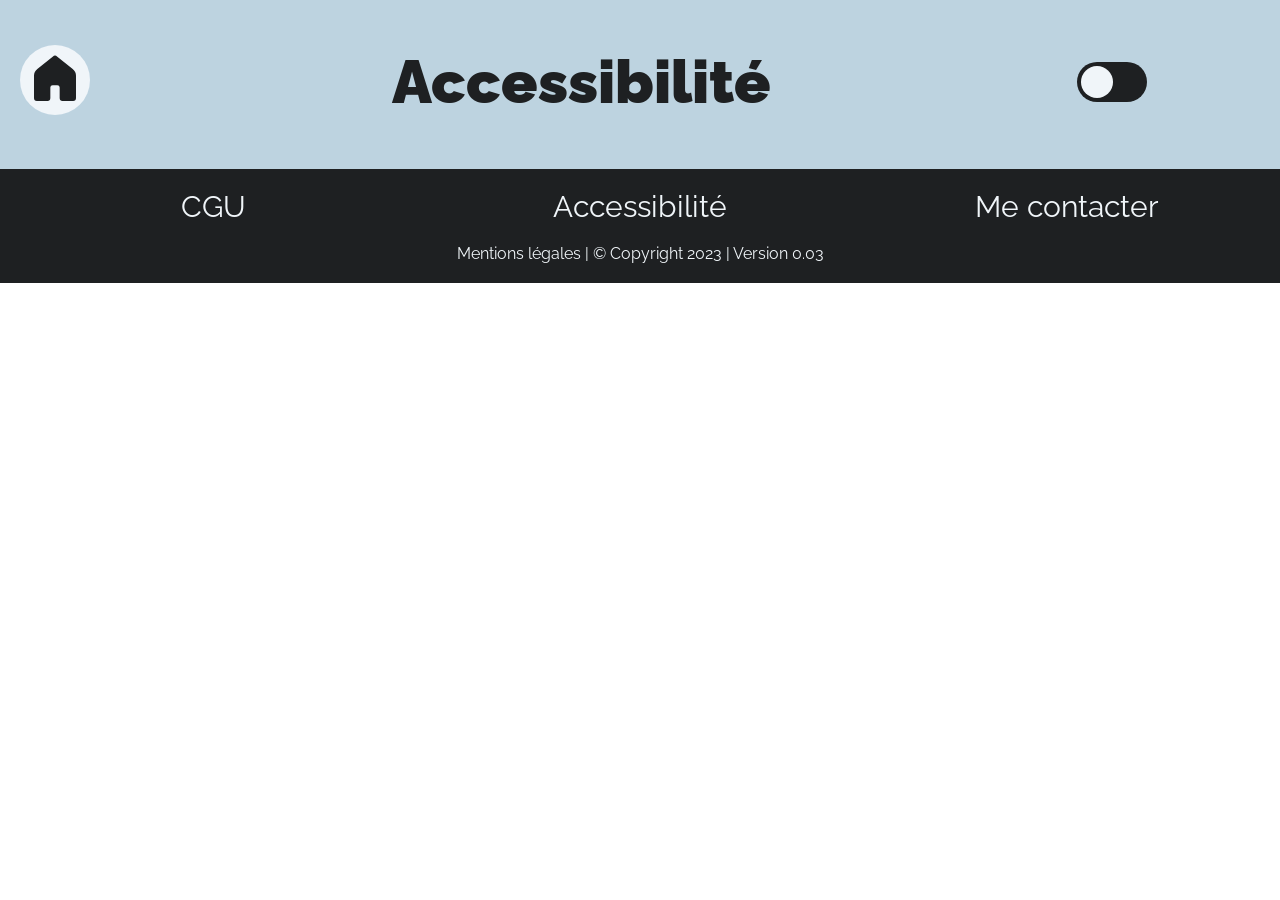
==== accessibilite.html @ 639639c9 "Version 0.03 : accessibilité des liens et formulaire de contact en accordéon - Liens d'évitement en " ====
<!DOCTYPE html>
<html lang="en">

<head>
    <meta charset="UTF-8" />
    <meta http-equiv="X-UA-Compatible" content="IE=edge">
    <meta name="viewport" content="width=device-width, initial-scale=1.0">
    <meta name="description" content="Page Linktree de Prénom Nom - Page Accessibilité">
    <title>Linktree Prénom Nom - Accessibilité</title>
    <link rel="shortcut icon" type="image/svg+xml" href="images/photo-profil.svg">
    <!-- Lien CSS -->
    <link rel="stylesheet" href="style.css">

    <link
        href="https://fonts.googleapis.com/css2?family=Raleway:ital,wght@0,100;0,200;0,300;0,400;0,500;0,600;0,700;0,800;0,900;1,100;1,200;1,300;1,400;1,500;1,600;1,700;1,800;1,900&display=swap"
        rel="stylesheet">

<body>
    <div class="cgu">
        <header class="headerCGU">

            <a href="index.html">
                <button class="boutonAccueil" tabindex="0" aria-label="Retour à la page d'accueil"
                    title="Bouton Accueil">
                    <img src="images/boutonAccueil/boutonAccueil.svg" alt="Accueil">
                </button>
            </a>

            <h1 class="titreCGU"> Accessibilité </h1>

            <div class="blocSwitch">
                <label class="switch">
                    <input type="checkbox" id="themeSwitch" title="Passer du mode clair au mode sombre"
                        aria-label="Passer du mode clair au mode sombre" tabindex="4" />
                    <span></span>
                </label>
            </div>

        </header>
        <main class="mainCGU">
            
        </main>
        <!-- FOOTER -->
        <footer>
            <!-- Liens du footer -->
            <ul class="listeFooter">
                <li><a href="CGU.html" aria-label="Conditions générales d'utilisation" title="Conditions générales d'utilisation" tabindex="23">CGU</a></li>
                <li><a href="accessibilite.html" aria-label="En savoir plus sur l'accessibilité" title="En savoir plus sur l'accessibilité" tabindex="24">Accessibilité</a></li>
                <li><a href="contact.html" aria-label="Me contacter" title="Lien vers un formulaire de contact" tabindex="25">Me contacter</a></li>
            </ul>

            <!-- Mention légale -->
            <div class="copyright">
                <p aria-label="Mention Légales et Droit d'auteur" title="Mentions légales et droit d'auteur"
                    tabindex="26">
                    Mentions légales | &copy; Copyright 2023 | Version 0.03
                </p>
            </div>
        </footer>
        <script src="script.js"></script>
    </div>
</body>

</html>
---- style.css ----
/* CSS pour la page */
* {
    padding: 0;
    margin: 0;
    text-decoration: none;
    font-family: 'Raleway';
}

button {
    cursor: pointer;
    background: none;
    border: none;

}

/* Texte lu par les lecteurs d'écran mais masqué à l'écran */
.sr-only {
    position: absolute;
    width: 1px;
    height: 1px;
    padding: 0;
    margin: -1px;
    overflow: hidden;
    clip: rect(0, 0, 0, 0);
    white-space: nowrap;
    border: 0;
}

/* Listes utilisées pour regrouper les liens et boutons : sans puces */
.liensEvitement ul,
.boutonHaut ul,
.boutonReseaux,
.blocBoutonLien,
.listeFooter {
    list-style: none;
}

/* Liens d'évitement : masqués, ils apparaissent en haut de page au focus clavier */
.liensEvitement a {
    position: absolute;
    top: -100px;
    left: 20px;
    z-index: 10;
    padding: 15px 25px;
    border-radius: 20px;
    background-color: #1E2022;
    color: #F0F5F9;
    font-size: 20px;
    font-weight: 700;
}

.liensEvitement a:focus {
    top: 10px;
    outline: 3px solid #F0F5F9;
    outline-offset: -6px;
}

/* Les cibles des liens d'évitement reçoivent le focus sans contour */
#contenu:focus,
#liens:focus {
    outline: none;
}

/* Contour de focus visible sur les liens et boutons de la page d'accueil */
.boutonHaut button:focus-visible,
.boutonReseaux a:focus-visible,
.boutonLien:focus-visible,
.listeFooter a:focus-visible {
    outline: 3px solid #1E2022;
    outline-offset: 4px;
}

.listeFooter a:focus-visible {
    outline-color: #F0F5F9;
}

/* CSS pour le header */

header {
    padding: 45px 20px 30px 20px;
    display: flex;
    align-items: center;
    justify-content: space-between;
    width: calc(100% - 40px);
    background-color: #BDD3E0;
}

/* CSS pour les boutons en haut à droite */
.boutonHaut {
    width: 300px;
    height: auto;
    left: 0px auto;
    padding-left: 20px;
}

.boutonHaut ul {
    display: flex;
    flex-wrap: wrap;
}

.boutonHaut button {
    margin: 10px;
}

.boutonHaut button img {
    width: 60px;
    height: auto;
}

.contact :hover {
    content: url(images/logo/boutonRond/contactHover.svg);

}

.favori :hover {
    content: url(images/logo/boutonRond/favoriHover.svg);

}

.partager :hover {
    content: url(images/logo/boutonRond/partagerHover.svg);

}

/* CSS pour le titre */
.nom {
    width: auto 50%;
}

h1 {
    font-weight: 900;
    font-size: 80px;
    margin: auto 0;
    color: #1E2022;
}

/* CSS pour le bouton switch */
.blocSwitch {
    width: 300px;
    height: 50px;
    display: flex;
    align-items: center;
    position: relative;
}

.switch {
    display: inline-block;
    position: absolute;
    width: 70px;
    height: 40px;
    cursor: pointer;
    overflow: hidden;
    right: 25px;
}

.switch input {
    position: absolute;
    top: -30px;
    left: -30px;
    width: 0;
    height: 0;
}

.switch input + span {
    position: absolute;
    top: 0;
    bottom: 0;
    left: 0;
    right: 0;
    background: #1E2022;
    border-radius: 20px;
}

.switch input + span:hover {
    background: #575757;
}

.switch input:checked + span {
    background: #F0F5F9;
}

.switch input + span:before {
    content: "";
    display: inline-block;
    position: absolute;
    top: 50%;
    left: 4px;
    width: 32px;
    height: 32px;
    background: #F0F5F9;
    border-radius: 50%;
    transform: translateY(-50%);
    transition: all .5s;
}

.switch input:checked + span:before {
    left: 34px;
    background: #1E2022;
}

/* FIN DU CSS HEADER */

/* CSS pour la partie de présentation */

.contenu {
    display: flex;
    justify-content: space-between;
    background-color: #BDD3E0;
    padding: 0 50px 70px 50px;
}

/* CSS pour le paragraphe de présentation écite */
.presentation {
    margin-top: 50px;
    margin-left: 20px;
    text-align: center;
    width: 50%;
}

.presentation h2 {
    font-size: 50px;
    font-weight: 700;
    color: #1E2022;
}

.presentation p {
    font-size: 23px;
    font-weight: 400;
    margin-top: 20px;
    line-height: 35px;
    color: #1E2022;
}


/* photo de profil */
.photoProfil {
    display: flex;
    align-items: center;
    justify-content: center;
    width: 30%;
}

.photoProfil img {
    width: 100%;
    height: auto;
}


/* Bouton Reseaux sociaux */
.boutonReseaux {
    width: 80px;
    display: flex;
    flex-direction: column;
    justify-content: center;
    margin-right: 20px;
}

.boutonReseaux a {
    display: block;
    width: 100px;
    height: auto;
    padding-top: 30px;
}

.boutonReseaux a img {
    width: 80px;
    height: auto;
}

.instagram :hover {
    content: url(images/logo/boutonReseau/instagramHover.svg);
}

.twitter :hover {
    content: url(images/logo/boutonReseau/twitterHover.svg);
}

.linkedin :hover {
    content: url(images/logo/boutonReseau/linkedinHover.svg);
}

.facebook :hover {
    content: url(images/logo/boutonReseau/facebookHover.svg);
}


/* fin de la partie de présentation */

/* CSS du sapin de noel  */

.textePublication {
    padding-top: 50px;
    display: flex;
    justify-content: center;
    text-align: center;
    padding-bottom: 60px;
    width: 80% auto;
}

.textePublication h2 {
    font-size: 60px;
    text-align: center;
    font-weight: 700;
}

/* Catégories de liens en accordéons (<details>/<summary>) */

.categoriesLiens {
    display: flex;
    flex-direction: column;
    align-items: center;
    row-gap: 25px;
    padding-bottom: 50px;
}

.categorieLiens {
    width: 85%;
}

.categorieLiens summary {
    display: flex;
    justify-content: space-between;
    align-items: center;
    gap: 20px;
    min-height: 44px;
    padding: 15px 30px;
    border: 3px solid #1E2022;
    border-radius: 70px;
    font-size: 35px;
    font-weight: 700;
    cursor: pointer;
    list-style: none;
}

/* Masque le triangle par défaut du navigateur */
.categorieLiens summary::-webkit-details-marker {
    display: none;
}

/* Chevron : pointe vers le bas quand fermé, vers le haut quand ouvert */
.categorieLiens summary::after {
    content: "";
    flex: 0 0 auto;
    width: 14px;
    height: 14px;
    margin-bottom: 8px;
    border-right: 4px solid currentColor;
    border-bottom: 4px solid currentColor;
    transform: rotate(45deg);
}

.categorieLiens[open] summary::after {
    margin-bottom: -8px;
    transform: rotate(-135deg);
}

@media (prefers-reduced-motion: no-preference) {
    .categorieLiens summary::after {
        transition: transform 0.2s ease;
    }
}

.categorieLiens summary:hover {
    background-color: #1E2022;
    color: #F0F5F9;
}

/* Contour de focus bien visible pour la navigation au clavier */
.categorieLiens summary:focus-visible {
    outline: 3px solid #1E2022;
    outline-offset: 4px;
}

.categorieLiens[open] summary {
    margin-bottom: 35px;
}

/* CSS des Boutons vers les différents lien */

.blocBoutonLien {
    display: flex;
    flex-direction: column;
    align-items: center;
    row-gap: 35px;
}

.blocBoutonLien li {
    display: flex;
    justify-content: center;
    width: 100%;
}

.boutonLien {
    display: flex;
    justify-content: center;
    align-items: center;
    width: 85%;
    height: 100px;
    background-color: #1E2022;
    border-radius: 70px;
}

.boutonLien div {
    display: flex;
    justify-content: center;
    align-items: center;
    font-size: 35px;
    gap: 30px;
    color: #F0F5F9;
}

.boutonLien:hover {
    background-color: #445D76;
}

/* fin des boutons pour les liens en CSS */

/* bouton Haut de page */

.blocBoutonHautPage {
    display: flex;
    justify-content: flex-end;
    padding-right: 25px;
    padding-bottom: 25px;
}

/* Couleurs du bouton : fond, flèche et contour (inversées au survol) */
.boutonHautPage {
    --fondBoutonHaut: #1E2022;
    --flecheBoutonHaut: #F0F5F9;
    display: block;
    width: 70px;
    height: 70px;
    padding: 0;
    border: none;
    border-radius: 50%;
    background: none;
    color: #1E2022;
    cursor: pointer;
}

.boutonHautPage svg {
    display: block;
    width: 100%;
    height: 100%;
}

.fondBoutonHaut {
    fill: var(--fondBoutonHaut);
    stroke: currentColor;
    stroke-width: 3;
}

.flecheBoutonHaut {
    fill: var(--flecheBoutonHaut);
}

.boutonHautPage:hover,
.boutonHautPage:focus-visible {
    --fondBoutonHaut: #F0F5F9;
    --flecheBoutonHaut: #1E2022;
}

/* Contour de focus bien visible pour la navigation au clavier */
.boutonHautPage:focus-visible {
    outline: 3px solid currentColor;
    outline-offset: 4px;
}

/* Fin bouton haut de page  */

.listeFooter {
    background-color: #1E2022;
    font-size: 30px;
    font-weight: 400;
    display: flex;
    justify-content: space-around;
    text-align: center;
    padding-top: 20px;
}

.listeFooter li {
    width: 200px;
}

.listeFooter a {
    position: relative;
    color: #F0F5F9;
    text-decoration: none;
}

.listeFooter a::before {
    content: '';
    position: absolute;
    bottom: 0;
    left: 50%;
    width: 0;
    height: 2px;
    background-color: #F0F5F9;
    transition: width 0.2s ease-in-out;
    transform: translateX(-50%);
}

.listeFooter a:hover::before {
    width: 100%;

}

.copyright {
    background-color: #1E2022;
    color: #F0F5F9;
    display: flex;
    align-items: center;
    justify-content: center;
    text-align: center;
    padding-top: 20px;
    padding-bottom: 20px;
}

/* CSS pour le darkmode */
.dark-mode {
    background-color: #24292C;
    color: #F0F5F9;
}

.dark-mode header {
    background-color: #363C41;
    /* Change header background color */
}

.dark-mode .contenu {
    background-color: #363C41;
    /* Change .contenu background color */
}

.dark-mode h1,
.dark-mode h2,
.dark-mode p {
    color: #F0F5F9;
    /* Change text color */
}

.dark-mode .boutonLien {
    border: 2px solid #F0F5F9;
}

.dark-mode .boutonHaut button:focus-visible,
.dark-mode .boutonReseaux a:focus-visible,
.dark-mode .boutonLien:focus-visible {
    outline-color: #F0F5F9;
}

.dark-mode .categorieLiens summary {
    border-color: #F0F5F9;
}

.dark-mode .categorieLiens summary:hover {
    background-color: #F0F5F9;
    color: #1E2022;
}

.dark-mode .categorieLiens summary:focus-visible {
    outline-color: #F0F5F9;
}

.dark-mode .boutonHautPage {
    --fondBoutonHaut: #F0F5F9;
    --flecheBoutonHaut: #1E2022;
    color: #F0F5F9;
}

.dark-mode .boutonHautPage:hover,
.dark-mode .boutonHautPage:focus-visible {
    --fondBoutonHaut: #1E2022;
    --flecheBoutonHaut: #F0F5F9;
}

.dark-mode .switch input + span:hover {
    background: #D0D3D5;
}

.dark-mode .boutonLien:hover {
    background-color: #F0F5F9;
    border: none;
}

.dark-mode .boutonLien:hover p {
    color: #1E2022;
}

.dark-mode .boutonLien:hover .google-forms img {
    content: url(images/logo/logoLien/googleforms.svg);
}

.dark-mode .boutonLien:hover .youtube img {
    content: url(images/logo/logoLien/youtubeHover.svg);
}

.dark-mode .boutonLien:hover .spotify img {
    content: url(images/logo/logoLien/spotifyHover.svg);
}

.dark-mode .boutonLien:hover .podcast img {
    content: url(images/logo/logoLien/podcastHover.svg);
}

.dark-mode .boutonLien:hover .substack img {
    content: url(images/logo/logoLien/substackHover.svg);
}

.dark-mode .boutonLien:hover .clubhouse img {
    content: url(images/logo/logoLien/cluhouseHover.svg);
}

.dark-mode .boutonLien:hover .github img {
    content: url(images/logo/logoLien/githubHover.svg);
}

.dark-mode .boutonLien:hover .uncut img {
    content: url(images/logo/logoLien/uncutHover.svg);
}


/* CSS pour le responsive  */
/*  responsive pour les ecrans inférieurs à 1319px */
@media (max-width: 1319px) {
    h1 {
        font-size: 65px;
    }

    .contenu {
        display: flex;
        flex-direction: column;
        margin: 0 auto;
    }

    .photoProfil {
        margin: 0 auto;
        width: 50%;
    }

    .boutonReseaux {
        display: flex;
        flex-direction: row;
        justify-content: space-evenly;
        margin: 0 auto;
        gap: 30px;
    }

    .presentation {
        margin: 0 auto;
        width: 90%;
        padding-bottom: 30px;
    }

    .presentation h2 {
        font-size: 30px;
    }

    .presentation p {
        font-size: 25px;
    }

    .textePublication {
        text-align: center;
    }

    .textePublication h2 {
        font-size: 40px;
    }

    .boutonLien div {
        font-size: 25px;
    }

    /* Responsive pour rendre compatible certains elements pour les ecrans inferieurs à 1100px */
}

@media (max-width: 1100px) {
    h1 {
        font-size: 50px;
        text-align: center;
    }

    .boutonHaut {
        width: 25%;
    }

    .nom {
        width: 50%;
    }

    .blocSwitch {
        width: 25%;
    }

    .boutonLien img {
        width: 40px;
        height: auto;
    }
}

/* responsive pour l'équivalent d'un écran de telephone */

@media (max-width: 600px) {
    .boutonReseaux {
        width: 55px;
    }

    .boutonReseaux a {
        width: 55px;
    }

    .boutonReseaux a img {
        width: 55px;
    }

    .switch {
        right: 5px;
    }

    .textePublication h2 {
        font-size: 25px;
    }

    .blocBoutonHautPage {
        padding-right: 10px;
        padding-left: 10px;
    }

    .boutonHautPage {
        width: 50px;
        height: 50px;
    }

    .boutonLien {
        width: 80%;
        height: 80px;
    }

    .categorieLiens {
        width: 92%;
    }

    .categorieLiens summary {
        padding: 12px 20px;
        font-size: 22px;
    }

    .categorieLiens[open] summary {
        margin-bottom: 25px;
    }

    .listeFooter li {
        width: 100%;
    }

    .listeFooter a {
        font-size: 18px;
    }

}

/*Fin du CSS de la page d'acceuil*/



/* CSS pour le formulaire de contact */

.formulaire {
    background-color: #BDD3E0;
}


.headerFormulaire {
    display: flex;
    padding-top: 30px;
    text-align: center;
    align-items: center;
    padding-bottom: 20px;

}

/* Bouton Accueil */


.headerFormulaire a {
    width: 300px;
}

.boutonAccueil img {
    width: 80px;
}

.boutonAccueil:hover img {
    content: url(images/boutonAccueil/boutonAccueilHover.svg);
}

/*titre de la page formulaire*/
.titreFormulaire {
    color: #1E2022;
    font-size: 50px;
    font-weight: 800;
    margin: 0 auto;
    width: 50%;
}

form {
    display: flex;
    justify-content: center;
    flex-direction: column;
}

/***************/

/*Zone pour entrer le nom , prenom , email*/
form input {
    background-color: #F0F5F9;
    width: 70%;
    font-size: 20px;
    padding: 30px 30px;
    border-radius: 20px;
    margin-bottom: 20px;
    border: solid 2px #1E2022;
    color: #1E2022;
    margin: 10px auto;
}

form input::placeholder {
    color: #1E2022;
}

/*********************************/

/*Zone pour Entrer le message */
form textarea {
    background-color: #F0F5F9;
    width: 70%;
    font-size: 20px;
    padding: 30px 30px;
    border-radius: 20px;
    border-color: #1E2022;
    border: solid 2px #1E2022;
    color: #1E2022;
    margin: 10px auto;
}

form input:focus-within {
    outline: none;
    border-width: 3px;
}

form textarea:focus-within {
    outline: none;
    border-width: 3px;
}

form textarea::placeholder {
    color: #1E2022;
}

/*****************************/


/*bouton envoyer le message*/

form button {
    background-color: #F0F5F9;
    border-radius: 20px;
    font-size: 20px;
    padding: 20px 18px;
    text-align: center;
    display: flex;
    margin: auto;
    margin-top: 50px;
    font-weight: 700;
    border: #1E2022 solid 2px;
}

form button:hover {
    opacity: 80%;
    cursor: pointer;
    background-color: #1E2022;
    color: #F0F5F9;
}

/*****************************/

/* Formulaire de contact intégré à la page d'accueil (accordéon) */
.formulaireContact label {
    /* même largeur que les champs : 70 % + marges intérieures (2 × 30 px) + bordures */
    width: calc(70% + 64px);
    margin: 20px auto 0 auto;
    font-size: 22px;
    font-weight: 700;
}

.formulaireContact input:focus-visible,
.formulaireContact textarea:focus-visible {
    outline: 3px solid currentColor;
    outline-offset: 2px;
}

.formulaireContact .message {
    width: 70%;
}

.formulaireContact button:focus-visible {
    outline: 3px solid currentColor;
    outline-offset: 4px;
}

/* CSS pour le message d'avertissement */

.message {
    text-align: center;
    font-size: 20px;
    font-weight: 400;
    width: 60%;
    margin: 30px auto;
    color: #1E2022;
    padding-bottom: 10px;
    border-radius: 20px;
}

/* CSS pour le darkmode du formulaire */

.dark-mode .formulaire {
    background-color: #363C41;
}



.dark-mode .message {
    color: #F0F5F9;
}

.dark-mode form input {
    background-color: #1E2022;
    border: solid 2px #F0F5F9;
    color: #F0F5F9;
}

.dark-mode form textarea {
    background-color: #1E2022;
    border: solid 2px #F0F5F9;
    color: #F0F5F9;
}

.dark-mode form input::placeholder {
    color: #F0F5F9;
}

.dark-mode form textarea::placeholder {
    color: #F0F5F9;
}

.dark-mode form button {
    background-color: #1E2022;
    border: #F0F5F9 solid 2px;
    color: #F0F5F9;
}

.dark-mode form button:hover {
    background-color: #F0F5F9;
    color: #1E2022;

}

/* FIn du darkmode pour le formulaire */

/* Responsive du formulaire */
/*  responsive pour les ecrans inférieurs à 1319px */
@media (max-width: 1319px) {

    .headerFormulaire .boutonAccueil {
        width: 100px;
    }

    .boutonAccueil img {
        width: 70px;
    }

    .blocSwitch {
        width: 100px;
    }
}

@media (max-width: 1100px) {}

/* responsive pour l'équivalent d'un écran de telephone */

@media (max-width: 600px) {
    .titreFormulaire {
        font-size: 40px;
    }

    .boutonAccueil img {
        width: 60px;
    }

}



/* Fin du CSS pour la page formulaire */


/* CSS pour la page CGU */
.headerCGU{
    display: flex;
    justify-content: space-between;
    padding: 50px auto;
    width: 90%;
}

.cgu{
    background-color: #BDD3E0;
}
.titreCGU{
    color: #1E2022;
    margin: 0 auto;
    font-size: 60px;
}

.mainCGU{
    align-items: center;
    text-align: center;
    padding: 10px 0px;
    color: #1E2022;
    width: 80%;
    margin: 0 auto;
}

.mainCGU h3{
    color: #1E2022;
}

/* CSS pour le darkmode */

.dark-mode .cgu{
    background-color: #363C41;
    color: #F0F5F9;
}

.dark-mode .mainCGU h3{
    color: #F0F5F9;
}
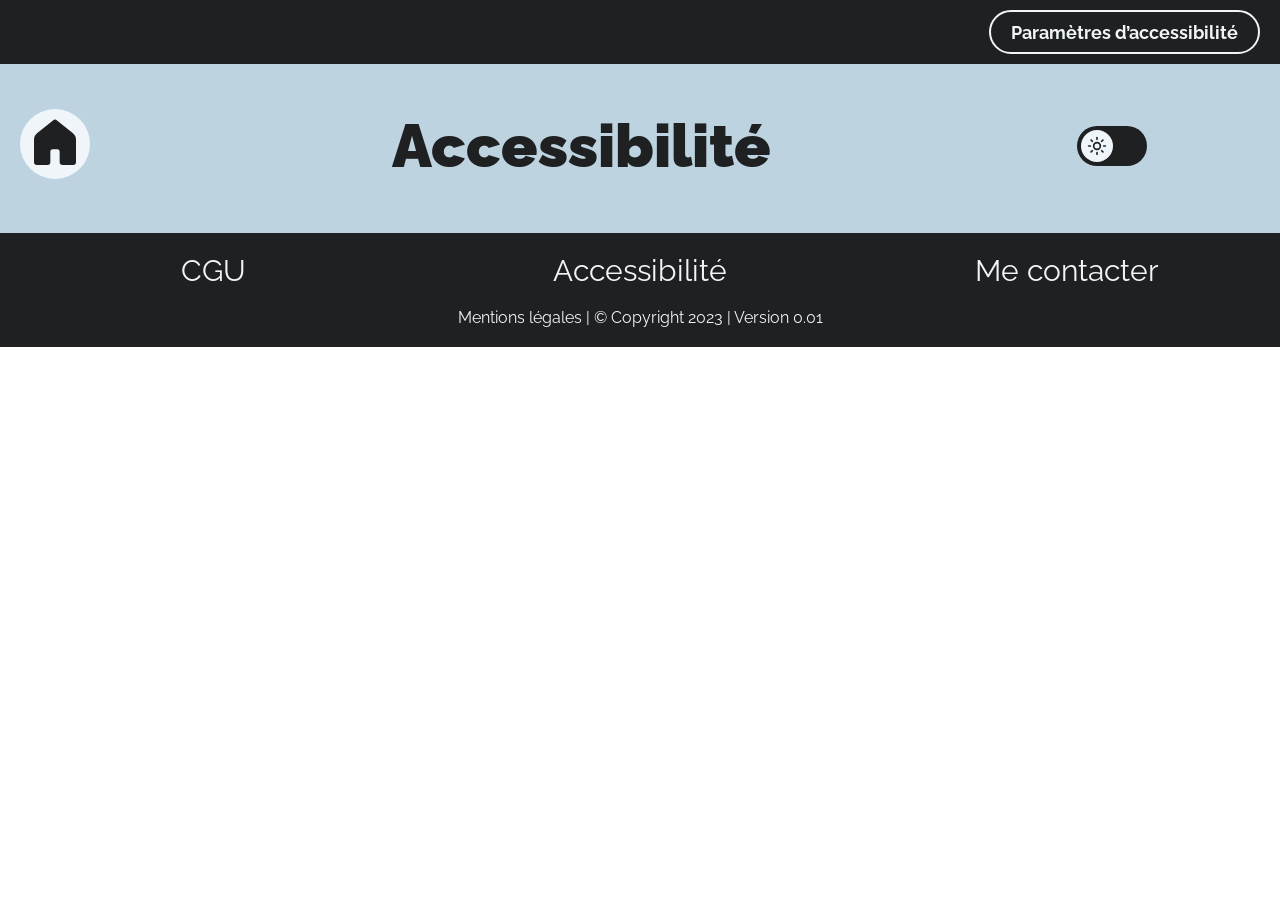
==== commit 7e679567: "Version 0.01 : cartes « En cours », AccessConfig et corrections d'accessibilité Numéro de version re" ====
--- a/accessibilite.html
+++ b/accessibilite.html
@@ -10,30 +10,44 @@
     <link rel="shortcut icon" type="image/svg+xml" href="images/photo-profil.svg">
     <!-- Lien CSS -->
     <link rel="stylesheet" href="style.css">
+    <!-- AccessConfig : paramètres d'affichage pour les visiteurs (après style.css pour pouvoir le surcharger) -->
+    <link rel="stylesheet" href="accessconfig/css/accessconfig.min.css">
+    <script src="accessconfig/js/accessconfig.min.js"></script>
 
     <link
         href="https://fonts.googleapis.com/css2?family=Raleway:ital,wght@0,100;0,200;0,300;0,400;0,500;0,600;0,700;0,800;0,900;1,100;1,200;1,300;1,400;1,500;1,600;1,700;1,800;1,900&display=swap"
         rel="stylesheet">
 
 <body>
+    <!-- Bouton AccessConfig : contrastes, police adaptée à la dyslexie, interlignage… -->
+    <div class="barreAccessibilite">
+        <div id="accessconfig" data-accessconfig-buttonname="Paramètres d’accessibilité" data-accessconfig-params='{ "Prefix" : "a42-ac", "ContainerClass" : "","ModalCloseButton" : "","ModalTitle" : "","FormFieldset" : "","FormFieldsetLegend" : "","FormRadio" : ""}'></div>
+    </div>
     <div class="cgu">
         <header class="headerCGU">
 
-            <a href="index.html">
-                <button class="boutonAccueil" tabindex="0" aria-label="Retour à la page d'accueil"
-                    title="Bouton Accueil">
-                    <img src="images/boutonAccueil/boutonAccueil.svg" alt="Accueil">
-                </button>
+            <a class="boutonAccueil" href="index.html" title="Retour à la page d'accueil">
+                <img src="images/boutonAccueil/boutonAccueil.svg" alt="Retour à la page d'accueil">
             </a>
 
             <h1 class="titreCGU"> Accessibilité </h1>
 
             <div class="blocSwitch">
-                <label class="switch">
-                    <input type="checkbox" id="themeSwitch" title="Passer du mode clair au mode sombre"
-                        aria-label="Passer du mode clair au mode sombre" tabindex="4" />
-                    <span></span>
-                </label>
+                <button type="button" class="interrupteurTheme" id="themeSwitch" role="switch" aria-checked="false" aria-label="Mode sombre" title="Activer ou désactiver le mode sombre">
+                    <span class="pisteTheme" aria-hidden="true">
+                        <span class="curseurTheme">
+                            <!-- Picto soleil : mode clair -->
+                            <svg class="iconeSoleil" viewBox="0 0 24 24" focusable="false">
+                                <circle cx="12" cy="12" r="4" />
+                                <path d="M12 2v2M12 20v2M4.93 4.93l1.41 1.41M17.66 17.66l1.41 1.41M2 12h2M20 12h2M4.93 19.07l1.41-1.41M17.66 6.34l1.41-1.41" />
+                            </svg>
+                            <!-- Picto lune : mode sombre -->
+                            <svg class="iconeLune" viewBox="0 0 24 24" focusable="false">
+                                <path d="M21 12.79A9 9 0 1 1 11.21 3 7 7 0 0 0 21 12.79z" />
+                            </svg>
+                        </span>
+                    </span>
+                </button>
             </div>
 
         </header>
@@ -44,16 +58,15 @@
         <footer>
             <!-- Liens du footer -->
             <ul class="listeFooter">
-                <li><a href="CGU.html" aria-label="Conditions générales d'utilisation" title="Conditions générales d'utilisation" tabindex="23">CGU</a></li>
-                <li><a href="accessibilite.html" aria-label="En savoir plus sur l'accessibilité" title="En savoir plus sur l'accessibilité" tabindex="24">Accessibilité</a></li>
-                <li><a href="contact.html" aria-label="Me contacter" title="Lien vers un formulaire de contact" tabindex="25">Me contacter</a></li>
+                <li><a href="CGU.html" title="Conditions générales d'utilisation">CGU</a></li>
+                <li><a href="accessibilite.html">Accessibilité</a></li>
+                <li><a href="contact.html">Me contacter</a></li>
             </ul>
 
             <!-- Mention légale -->
             <div class="copyright">
-                <p aria-label="Mention Légales et Droit d'auteur" title="Mentions légales et droit d'auteur"
-                    tabindex="26">
-                    Mentions légales | &copy; Copyright 2023 | Version 0.03
+                <p>
+                    Mentions légales | &copy; Copyright 2023 | Version 0.01
                 </p>
             </div>
         </footer>
--- a/style.css
+++ b/style.css
@@ -1,9 +1,37 @@
+/* ==========================================================
+   Variables de personnalisation
+   Modifiez ces valeurs pour adapter les couleurs et la police
+   du modèle à votre identité visuelle.
+   ========================================================== */
+:root {
+    /* Couleurs principales (texte, boutons, fonds) */
+    --couleur-sombre: #1E2022;
+    --couleur-claire: #F0F5F9;
+
+    /* Fond de l'en-tête et de la présentation (mode clair) */
+    --couleur-fond-entete: #BDD3E0;
+
+    /* Survol des boutons de liens (mode clair) */
+    --couleur-survol-lien: #445D76;
+
+    /* Mode sombre : fond de page et fond de l'en-tête */
+    --couleur-fond-sombre: #24292C;
+    --couleur-entete-sombre: #363C41;
+
+    /* Survol de l'interrupteur clair/sombre */
+    --couleur-survol-interrupteur: #575757;
+    --couleur-survol-interrupteur-sombre: #D0D3D5;
+
+    /* Police du site (pensez à charger la police dans le <head> des pages) */
+    --police: 'Raleway', sans-serif;
+}
+
 /* CSS pour la page */
 * {
     padding: 0;
     margin: 0;
     text-decoration: none;
-    font-family: 'Raleway';
+    font-family: var(--police);
 }
 
 button {
@@ -11,6 +39,18 @@
     background: none;
     border: none;
 
+}
+
+/* Un élément avec l'attribut hidden reste masqué, quelle que soit sa règle display */
+[hidden] {
+    display: none !important;
+}
+
+/* Icônes carrées : garder leur taille pendant le changement d'image au survol
+   (sinon l'icône s'écrase un instant et le clic tombe à côté) */
+.boutonHaut img,
+.boutonReseaux img {
+    aspect-ratio: 1 / 1;
 }
 
 /* Texte lu par les lecteurs d'écran mais masqué à l'écran */
@@ -43,15 +83,15 @@
     z-index: 10;
     padding: 15px 25px;
     border-radius: 20px;
-    background-color: #1E2022;
-    color: #F0F5F9;
+    background-color: var(--couleur-sombre);
+    color: var(--couleur-claire);
     font-size: 20px;
     font-weight: 700;
 }
 
 .liensEvitement a:focus {
     top: 10px;
-    outline: 3px solid #F0F5F9;
+    outline: 3px solid var(--couleur-claire);
     outline-offset: -6px;
 }
 
@@ -66,12 +106,42 @@
 .boutonReseaux a:focus-visible,
 .boutonLien:focus-visible,
 .listeFooter a:focus-visible {
-    outline: 3px solid #1E2022;
+    outline: 3px solid var(--couleur-sombre);
     outline-offset: 4px;
 }
 
 .listeFooter a:focus-visible {
-    outline-color: #F0F5F9;
+    outline-color: var(--couleur-claire);
+}
+
+/* Barre du bouton AccessConfig (en haut de chaque page) */
+.barreAccessibilite {
+    display: flex;
+    justify-content: flex-end;
+    padding: 10px 20px;
+    background-color: var(--couleur-sombre);
+}
+
+#a42-ac-button {
+    min-height: 44px;
+    padding: 8px 20px;
+    border: 2px solid var(--couleur-claire);
+    border-radius: 30px;
+    background-color: var(--couleur-sombre);
+    color: var(--couleur-claire);
+    font-family: var(--police);
+    font-size: 18px;
+    font-weight: 700;
+}
+
+#a42-ac-button:hover {
+    background-color: var(--couleur-claire);
+    color: var(--couleur-sombre);
+}
+
+#a42-ac-button:focus-visible {
+    outline: 3px solid var(--couleur-claire);
+    outline-offset: 3px;
 }
 
 /* CSS pour le header */
@@ -82,7 +152,7 @@
     align-items: center;
     justify-content: space-between;
     width: calc(100% - 40px);
-    background-color: #BDD3E0;
+    background-color: var(--couleur-fond-entete);
 }
 
 /* CSS pour les boutons en haut à droite */
@@ -102,6 +172,12 @@
     margin: 10px;
 }
 
+.boutonHaut a {
+    display: inline-block;
+    margin: 10px;
+}
+
+.boutonHaut a img,
 .boutonHaut button img {
     width: 60px;
     height: auto;
@@ -131,7 +207,7 @@
     font-weight: 900;
     font-size: 80px;
     margin: auto 0;
-    color: #1E2022;
+    color: var(--couleur-sombre);
 }
 
 /* CSS pour le bouton switch */
@@ -143,59 +219,96 @@
     position: relative;
 }
 
-.switch {
-    display: inline-block;
+/* Interrupteur clair/sombre : piste + curseur portant un picto soleil ou lune */
+.interrupteurTheme {
     position: absolute;
+    right: 25px;
+    padding: 0;
+    border-radius: 20px;
+}
+
+.pisteTheme {
+    position: relative;
+    display: block;
     width: 70px;
     height: 40px;
-    cursor: pointer;
-    overflow: hidden;
-    right: 25px;
-}
-
-.switch input {
-    position: absolute;
-    top: -30px;
-    left: -30px;
-    width: 0;
-    height: 0;
-}
-
-.switch input + span {
-    position: absolute;
-    top: 0;
-    bottom: 0;
-    left: 0;
-    right: 0;
-    background: #1E2022;
     border-radius: 20px;
-}
-
-.switch input + span:hover {
-    background: #575757;
-}
-
-.switch input:checked + span {
-    background: #F0F5F9;
-}
-
-.switch input + span:before {
-    content: "";
-    display: inline-block;
+    background: var(--couleur-sombre);
+}
+
+.interrupteurTheme:hover .pisteTheme {
+    background: var(--couleur-survol-interrupteur);
+}
+
+.curseurTheme {
     position: absolute;
     top: 50%;
     left: 4px;
+    display: flex;
+    align-items: center;
+    justify-content: center;
     width: 32px;
     height: 32px;
-    background: #F0F5F9;
     border-radius: 50%;
+    background: var(--couleur-claire);
+    color: var(--couleur-sombre);
     transform: translateY(-50%);
-    transition: all .5s;
-}
-
-.switch input:checked + span:before {
+}
+
+@media (prefers-reduced-motion: no-preference) {
+    .curseurTheme {
+        transition: left .3s, background .3s;
+    }
+}
+
+.curseurTheme svg {
+    width: 20px;
+    height: 20px;
+}
+
+.iconeSoleil {
+    fill: none;
+    stroke: currentColor;
+    stroke-width: 2;
+    stroke-linecap: round;
+}
+
+.iconeLune {
+    display: none;
+    fill: currentColor;
+}
+
+/* Mode sombre activé : curseur à droite, picto lune */
+.interrupteurTheme[aria-checked="true"] .pisteTheme {
+    background: var(--couleur-claire);
+}
+
+.interrupteurTheme[aria-checked="true"]:hover .pisteTheme {
+    background: var(--couleur-survol-interrupteur-sombre);
+}
+
+.interrupteurTheme[aria-checked="true"] .curseurTheme {
     left: 34px;
-    background: #1E2022;
+    background: var(--couleur-sombre);
+    color: var(--couleur-claire);
+}
+
+.interrupteurTheme[aria-checked="true"] .iconeSoleil {
+    display: none;
+}
+
+.interrupteurTheme[aria-checked="true"] .iconeLune {
+    display: block;
+}
+
+/* Contour de focus visible au clavier */
+.interrupteurTheme:focus-visible {
+    outline: 3px solid var(--couleur-sombre);
+    outline-offset: 4px;
+}
+
+.dark-mode .interrupteurTheme:focus-visible {
+    outline-color: var(--couleur-claire);
 }
 
 /* FIN DU CSS HEADER */
@@ -205,7 +318,7 @@
 .contenu {
     display: flex;
     justify-content: space-between;
-    background-color: #BDD3E0;
+    background-color: var(--couleur-fond-entete);
     padding: 0 50px 70px 50px;
 }
 
@@ -220,7 +333,7 @@
 .presentation h2 {
     font-size: 50px;
     font-weight: 700;
-    color: #1E2022;
+    color: var(--couleur-sombre);
 }
 
 .presentation p {
@@ -228,9 +341,50 @@
     font-weight: 400;
     margin-top: 20px;
     line-height: 35px;
-    color: #1E2022;
-}
-
+    color: var(--couleur-sombre);
+}
+
+
+/* Appel à l'action sous la présentation */
+.appelAction {
+    margin-top: 35px;
+}
+
+.boutonAction {
+    display: inline-block;
+    padding: 18px 40px;
+    border: 3px solid var(--couleur-sombre);
+    border-radius: 70px;
+    background-color: var(--couleur-sombre);
+    color: var(--couleur-claire);
+    font-size: 24px;
+    font-weight: 700;
+}
+
+.boutonAction:hover {
+    background-color: var(--couleur-claire);
+    color: var(--couleur-sombre);
+}
+
+.boutonAction:focus-visible {
+    outline: 3px solid var(--couleur-sombre);
+    outline-offset: 4px;
+}
+
+.dark-mode .boutonAction {
+    border-color: var(--couleur-claire);
+    background-color: var(--couleur-claire);
+    color: var(--couleur-sombre);
+}
+
+.dark-mode .boutonAction:hover {
+    background-color: var(--couleur-sombre);
+    color: var(--couleur-claire);
+}
+
+.dark-mode .boutonAction:focus-visible {
+    outline-color: var(--couleur-claire);
+}
 
 /* photo de profil */
 .photoProfil {
@@ -324,7 +478,7 @@
     gap: 20px;
     min-height: 44px;
     padding: 15px 30px;
-    border: 3px solid #1E2022;
+    border: 3px solid var(--couleur-sombre);
     border-radius: 70px;
     font-size: 35px;
     font-weight: 700;
@@ -361,13 +515,13 @@
 }
 
 .categorieLiens summary:hover {
-    background-color: #1E2022;
-    color: #F0F5F9;
+    background-color: var(--couleur-sombre);
+    color: var(--couleur-claire);
 }
 
 /* Contour de focus bien visible pour la navigation au clavier */
 .categorieLiens summary:focus-visible {
-    outline: 3px solid #1E2022;
+    outline: 3px solid var(--couleur-sombre);
     outline-offset: 4px;
 }
 
@@ -396,7 +550,7 @@
     align-items: center;
     width: 85%;
     height: 100px;
-    background-color: #1E2022;
+    background-color: var(--couleur-sombre);
     border-radius: 70px;
 }
 
@@ -406,14 +560,160 @@
     align-items: center;
     font-size: 35px;
     gap: 30px;
-    color: #F0F5F9;
+    color: var(--couleur-claire);
 }
 
 .boutonLien:hover {
-    background-color: #445D76;
+    background-color: var(--couleur-survol-lien);
 }
 
 /* fin des boutons pour les liens en CSS */
+
+/* Fenêtre de partage */
+.fenetrePartage {
+    width: min(90vw, 520px);
+    margin: auto;
+    padding: 0;
+    border: 3px solid var(--couleur-sombre);
+    border-radius: 30px;
+    background-color: var(--couleur-claire);
+    color: var(--couleur-sombre);
+}
+
+.fenetrePartage::backdrop {
+    background-color: rgba(30, 32, 34, 0.6);
+}
+
+.contenuFenetre {
+    padding: 25px 30px 30px 30px;
+}
+
+.enteteFenetre {
+    display: flex;
+    justify-content: space-between;
+    align-items: center;
+    gap: 20px;
+    margin-bottom: 20px;
+}
+
+.enteteFenetre h2 {
+    font-size: 28px;
+    font-weight: 700;
+}
+
+.fermerFenetre {
+    width: 44px;
+    height: 44px;
+    border-radius: 50%;
+    font-size: 32px;
+    line-height: 1;
+    color: var(--couleur-sombre);
+}
+
+.fermerFenetre:hover {
+    background-color: var(--couleur-sombre);
+    color: var(--couleur-claire);
+}
+
+.listePartage {
+    display: grid;
+    grid-template-columns: repeat(auto-fit, minmax(190px, 1fr));
+    gap: 12px;
+    list-style: none;
+}
+
+.listePartage a,
+.listePartage button {
+    display: flex;
+    align-items: center;
+    gap: 12px;
+    width: 100%;
+    min-height: 56px;
+    padding: 8px 15px;
+    border: 2px solid var(--couleur-sombre);
+    border-radius: 20px;
+    background-color: var(--couleur-claire);
+    color: var(--couleur-sombre);
+    font-size: 18px;
+    font-weight: 600;
+    text-align: left;
+    box-sizing: border-box;
+}
+
+.listePartage a:hover,
+.listePartage button:hover {
+    background-color: var(--couleur-sombre);
+    color: var(--couleur-claire);
+}
+
+.listePartage img,
+.iconePartage {
+    flex: 0 0 auto;
+    width: 32px;
+    height: 32px;
+}
+
+.iconePartage {
+    fill: currentColor;
+}
+
+.messagePartage {
+    margin-top: 15px;
+    font-size: 18px;
+    font-weight: 600;
+    word-break: break-all;
+}
+
+.messagePartage:empty {
+    display: none;
+}
+
+.fermerFenetre:focus-visible,
+.listePartage a:focus-visible,
+.listePartage button:focus-visible {
+    outline: 3px solid var(--couleur-sombre);
+    outline-offset: 3px;
+}
+
+/* Fenêtre de partage en mode sombre */
+.dark-mode .fenetrePartage {
+    border-color: var(--couleur-claire);
+    background-color: var(--couleur-fond-sombre);
+    color: var(--couleur-claire);
+}
+
+.dark-mode .enteteFenetre h2,
+.dark-mode .messagePartage {
+    color: var(--couleur-claire);
+}
+
+.dark-mode .fermerFenetre {
+    color: var(--couleur-claire);
+}
+
+.dark-mode .fermerFenetre:hover {
+    background-color: var(--couleur-claire);
+    color: var(--couleur-sombre);
+}
+
+.dark-mode .listePartage a,
+.dark-mode .listePartage button {
+    border-color: var(--couleur-claire);
+    background-color: var(--couleur-sombre);
+    color: var(--couleur-claire);
+}
+
+.dark-mode .listePartage a:hover,
+.dark-mode .listePartage button:hover {
+    background-color: var(--couleur-claire);
+    color: var(--couleur-sombre);
+}
+
+.dark-mode .fermerFenetre:focus-visible,
+.dark-mode .listePartage a:focus-visible,
+.dark-mode .listePartage button:focus-visible {
+    outline-color: var(--couleur-claire);
+}
 
 /* bouton Haut de page */
 
@@ -426,8 +726,8 @@
 
 /* Couleurs du bouton : fond, flèche et contour (inversées au survol) */
 .boutonHautPage {
-    --fondBoutonHaut: #1E2022;
-    --flecheBoutonHaut: #F0F5F9;
+    --fondBoutonHaut: var(--couleur-sombre);
+    --flecheBoutonHaut: var(--couleur-claire);
     display: block;
     width: 70px;
     height: 70px;
@@ -435,7 +735,7 @@
     border: none;
     border-radius: 50%;
     background: none;
-    color: #1E2022;
+    color: var(--couleur-sombre);
     cursor: pointer;
 }
 
@@ -457,8 +757,8 @@
 
 .boutonHautPage:hover,
 .boutonHautPage:focus-visible {
-    --fondBoutonHaut: #F0F5F9;
-    --flecheBoutonHaut: #1E2022;
+    --fondBoutonHaut: var(--couleur-claire);
+    --flecheBoutonHaut: var(--couleur-sombre);
 }
 
 /* Contour de focus bien visible pour la navigation au clavier */
@@ -470,7 +770,7 @@
 /* Fin bouton haut de page  */
 
 .listeFooter {
-    background-color: #1E2022;
+    background-color: var(--couleur-sombre);
     font-size: 30px;
     font-weight: 400;
     display: flex;
@@ -485,7 +785,7 @@
 
 .listeFooter a {
     position: relative;
-    color: #F0F5F9;
+    color: var(--couleur-claire);
     text-decoration: none;
 }
 
@@ -496,7 +796,7 @@
     left: 50%;
     width: 0;
     height: 2px;
-    background-color: #F0F5F9;
+    background-color: var(--couleur-claire);
     transition: width 0.2s ease-in-out;
     transform: translateX(-50%);
 }
@@ -507,8 +807,8 @@
 }
 
 .copyright {
-    background-color: #1E2022;
-    color: #F0F5F9;
+    background-color: var(--couleur-sombre);
+    color: var(--couleur-claire);
     display: flex;
     align-items: center;
     justify-content: center;
@@ -519,73 +819,70 @@
 
 /* CSS pour le darkmode */
 .dark-mode {
-    background-color: #24292C;
-    color: #F0F5F9;
+    background-color: var(--couleur-fond-sombre);
+    color: var(--couleur-claire);
 }
 
 .dark-mode header {
-    background-color: #363C41;
+    background-color: var(--couleur-entete-sombre);
     /* Change header background color */
 }
 
 .dark-mode .contenu {
-    background-color: #363C41;
+    background-color: var(--couleur-entete-sombre);
     /* Change .contenu background color */
 }
 
 .dark-mode h1,
 .dark-mode h2,
 .dark-mode p {
-    color: #F0F5F9;
+    color: var(--couleur-claire);
     /* Change text color */
 }
 
 .dark-mode .boutonLien {
-    border: 2px solid #F0F5F9;
+    border: 2px solid var(--couleur-claire);
 }
 
 .dark-mode .boutonHaut button:focus-visible,
 .dark-mode .boutonReseaux a:focus-visible,
 .dark-mode .boutonLien:focus-visible {
-    outline-color: #F0F5F9;
+    outline-color: var(--couleur-claire);
 }
 
 .dark-mode .categorieLiens summary {
-    border-color: #F0F5F9;
+    border-color: var(--couleur-claire);
 }
 
 .dark-mode .categorieLiens summary:hover {
-    background-color: #F0F5F9;
-    color: #1E2022;
+    background-color: var(--couleur-claire);
+    color: var(--couleur-sombre);
 }
 
 .dark-mode .categorieLiens summary:focus-visible {
-    outline-color: #F0F5F9;
+    outline-color: var(--couleur-claire);
 }
 
 .dark-mode .boutonHautPage {
-    --fondBoutonHaut: #F0F5F9;
-    --flecheBoutonHaut: #1E2022;
-    color: #F0F5F9;
+    --fondBoutonHaut: var(--couleur-claire);
+    --flecheBoutonHaut: var(--couleur-sombre);
+    color: var(--couleur-claire);
 }
 
 .dark-mode .boutonHautPage:hover,
 .dark-mode .boutonHautPage:focus-visible {
-    --fondBoutonHaut: #1E2022;
-    --flecheBoutonHaut: #F0F5F9;
-}
-
-.dark-mode .switch input + span:hover {
-    background: #D0D3D5;
-}
+    --fondBoutonHaut: var(--couleur-sombre);
+    --flecheBoutonHaut: var(--couleur-claire);
+}
+
 
 .dark-mode .boutonLien:hover {
-    background-color: #F0F5F9;
+    background-color: var(--couleur-claire);
     border: none;
 }
 
 .dark-mode .boutonLien:hover p {
-    color: #1E2022;
+    color: var(--couleur-sombre);
 }
 
 .dark-mode .boutonLien:hover .google-forms img {
@@ -639,12 +936,25 @@
         width: 50%;
     }
 
+    /* Réseaux sociaux remontés sous la photo, avant la présentation */
+    .photoProfil {
+        order: 1;
+    }
+
     .boutonReseaux {
+        order: 2;
         display: flex;
         flex-direction: row;
-        justify-content: space-evenly;
+        flex-wrap: wrap;
+        justify-content: center;
+        width: auto;
         margin: 0 auto;
         gap: 30px;
+    }
+
+    .presentation {
+        order: 3;
+        padding-top: 30px;
     }
 
     .presentation {
@@ -704,18 +1014,61 @@
 
 @media (max-width: 600px) {
     .boutonReseaux {
-        width: 55px;
+        gap: 20px;
     }
 
     .boutonReseaux a {
         width: 55px;
+        padding-top: 20px;
+    }
+
+    /* En-tête sur deux lignes : boutons et interrupteur, puis le nom */
+    header {
+        flex-wrap: wrap;
+        row-gap: 15px;
+        padding-top: 25px;
+    }
+
+    .boutonHaut {
+        order: 1;
+        width: auto;
+        padding-left: 0;
+    }
+
+    .blocSwitch {
+        order: 2;
+        width: auto;
+        flex: 1;
+        justify-content: flex-end;
+    }
+
+    .nom {
+        order: 3;
+        width: 100%;
+    }
+
+    h1 {
+        font-size: 40px;
+    }
+
+    .boutonHaut ul {
+        flex-wrap: nowrap;
+    }
+
+    .boutonHaut a img,
+    .boutonHaut button img {
+        width: 50px;
+    }
+
+    .photoProfil {
+        width: 60%;
     }
 
     .boutonReseaux a img {
         width: 55px;
     }
 
-    .switch {
+    .interrupteurTheme {
         right: 5px;
     }
 
@@ -768,7 +1121,7 @@
 /* CSS pour le formulaire de contact */
 
 .formulaire {
-    background-color: #BDD3E0;
+    background-color: var(--couleur-fond-entete);
 }
 
 
@@ -798,7 +1151,7 @@
 
 /*titre de la page formulaire*/
 .titreFormulaire {
-    color: #1E2022;
+    color: var(--couleur-sombre);
     font-size: 50px;
     font-weight: 800;
     margin: 0 auto;
@@ -815,33 +1168,33 @@
 
 /*Zone pour entrer le nom , prenom , email*/
 form input {
-    background-color: #F0F5F9;
+    background-color: var(--couleur-claire);
     width: 70%;
     font-size: 20px;
     padding: 30px 30px;
     border-radius: 20px;
     margin-bottom: 20px;
-    border: solid 2px #1E2022;
-    color: #1E2022;
+    border: solid 2px var(--couleur-sombre);
+    color: var(--couleur-sombre);
     margin: 10px auto;
 }
 
 form input::placeholder {
-    color: #1E2022;
+    color: var(--couleur-sombre);
 }
 
 /*********************************/
 
 /*Zone pour Entrer le message */
 form textarea {
-    background-color: #F0F5F9;
+    background-color: var(--couleur-claire);
     width: 70%;
     font-size: 20px;
     padding: 30px 30px;
     border-radius: 20px;
-    border-color: #1E2022;
-    border: solid 2px #1E2022;
-    color: #1E2022;
+    border-color: var(--couleur-sombre);
+    border: solid 2px var(--couleur-sombre);
+    color: var(--couleur-sombre);
     margin: 10px auto;
 }
 
@@ -856,7 +1209,7 @@
 }
 
 form textarea::placeholder {
-    color: #1E2022;
+    color: var(--couleur-sombre);
 }
 
 /*****************************/
@@ -865,7 +1218,7 @@
 /*bouton envoyer le message*/
 
 form button {
-    background-color: #F0F5F9;
+    background-color: var(--couleur-claire);
     border-radius: 20px;
     font-size: 20px;
     padding: 20px 18px;
@@ -874,14 +1227,14 @@
     margin: auto;
     margin-top: 50px;
     font-weight: 700;
-    border: #1E2022 solid 2px;
+    border: var(--couleur-sombre) solid 2px;
 }
 
 form button:hover {
     opacity: 80%;
     cursor: pointer;
-    background-color: #1E2022;
-    color: #F0F5F9;
+    background-color: var(--couleur-sombre);
+    color: var(--couleur-claire);
 }
 
 /*****************************/
@@ -918,7 +1271,7 @@
     font-weight: 400;
     width: 60%;
     margin: 30px auto;
-    color: #1E2022;
+    color: var(--couleur-sombre);
     padding-bottom: 10px;
     border-radius: 20px;
 }
@@ -926,44 +1279,44 @@
 /* CSS pour le darkmode du formulaire */
 
 .dark-mode .formulaire {
-    background-color: #363C41;
+    background-color: var(--couleur-entete-sombre);
 }
 
 
 
 .dark-mode .message {
-    color: #F0F5F9;
+    color: var(--couleur-claire);
 }
 
 .dark-mode form input {
-    background-color: #1E2022;
-    border: solid 2px #F0F5F9;
-    color: #F0F5F9;
+    background-color: var(--couleur-sombre);
+    border: solid 2px var(--couleur-claire);
+    color: var(--couleur-claire);
 }
 
 .dark-mode form textarea {
-    background-color: #1E2022;
-    border: solid 2px #F0F5F9;
-    color: #F0F5F9;
+    background-color: var(--couleur-sombre);
+    border: solid 2px var(--couleur-claire);
+    color: var(--couleur-claire);
 }
 
 .dark-mode form input::placeholder {
-    color: #F0F5F9;
+    color: var(--couleur-claire);
 }
 
 .dark-mode form textarea::placeholder {
-    color: #F0F5F9;
+    color: var(--couleur-claire);
 }
 
 .dark-mode form button {
-    background-color: #1E2022;
-    border: #F0F5F9 solid 2px;
-    color: #F0F5F9;
+    background-color: var(--couleur-sombre);
+    border: var(--couleur-claire) solid 2px;
+    color: var(--couleur-claire);
 }
 
 .dark-mode form button:hover {
-    background-color: #F0F5F9;
-    color: #1E2022;
+    background-color: var(--couleur-claire);
+    color: var(--couleur-sombre);
 
 }
 
@@ -1015,10 +1368,10 @@
 }
 
 .cgu{
-    background-color: #BDD3E0;
+    background-color: var(--couleur-fond-entete);
 }
 .titreCGU{
-    color: #1E2022;
+    color: var(--couleur-sombre);
     margin: 0 auto;
     font-size: 60px;
 }
@@ -1027,22 +1380,22 @@
     align-items: center;
     text-align: center;
     padding: 10px 0px;
-    color: #1E2022;
+    color: var(--couleur-sombre);
     width: 80%;
     margin: 0 auto;
 }
 
 .mainCGU h3{
-    color: #1E2022;
+    color: var(--couleur-sombre);
 }
 
 /* CSS pour le darkmode */
 
 .dark-mode .cgu{
-    background-color: #363C41;
-    color: #F0F5F9;
+    background-color: var(--couleur-entete-sombre);
+    color: var(--couleur-claire);
 }
 
 .dark-mode .mainCGU h3{
-    color: #F0F5F9;
-}
+    color: var(--couleur-claire);
+}
--- a/accessconfig/css/accessconfig.min.css
+++ b/accessconfig/css/accessconfig.min.css
@@ -0,0 +1 @@
+@charset "UTF-8";/*! AccessConfig | Access42 | accessconfig.a11y.fr */#a42-ac{position:fixed;z-index:9999;width:100%;top:0;right:0;bottom:0;left:0;padding:.75rem 1.5rem 1.5rem;background-color:#fff;border:1px solid #fff;overflow:auto;font-size:1rem;display:none;color:#0b1b34}@media screen and (max-width:29.9em){#a42-ac{border:0;padding:.75rem}}#a42-ac,#a42-ac *,#a42-ac ::after,#a42-ac ::before{box-sizing:border-box}@media screen and (min-width:50em){#a42-ac{width:90%;top:10%;left:50%;right:auto;bottom:auto;margin-left:-45%}}@media screen and (min-width:64em){#a42-ac{width:58.750em;margin-left:-29.375rem}}#a42-ac h1{margin:0 3rem 0 0;font-size:1.75em;line-height:1.3;color:#0b1b34}#a42-ac .sr-only{border:0!important;clip:rect(1px,1px,1px,1px)!important;-webkit-clip-path:inset(50%)!important;clip-path:inset(50%)!important;height:1px!important;margin:-1px!important;overflow:hidden!important;padding:0!important;position:absolute!important;width:1px!important;white-space:nowrap!important}#a42-ac .sr-only-focusable:focus,#a42-ac .sr-only-focusable:active{clip:auto!important;-webkit-clip-path:none!important;clip-path:none!important;height:auto!important;margin:auto!important;overflow:visible!important;width:auto!important;white-space:normal!important}#a42-ac-close{position:absolute;top:.625rem;right:1.5rem;width:2.75rem;height:2.75rem;cursor:pointer;border:0}#a42-ac-close,#a42-ac #a42-ac-close{overflow:hidden}#a42-ac-close::after{content:'';position:absolute;top:0;left:0;display:block;width:100%;height:100%;background:url([data-uri]) no-repeat 50% 50%}#a42-ac-close:hover,#a42-ac-close:focus,#a42-ac-close:active{opacity:.6;background-color:transparent!important}@media screen and (max-width:29.9em){#a42-ac-close{right:.75rem}}#a42-ac button,#a42-ac input,#a42-ac optgroup,#a42-ac select,#a42-ac textarea{font-family:inherit;font-size:100%;line-height:1.15;margin:0}#a42-ac button,#a42-ac input{overflow:visible}#a42-ac button,#a42-ac select{text-transform:none}#a42-ac button,#a42-ac [type=button],#a42-ac [type=submit]{-webkit-appearance:button}#a42-ac button::-moz-focus-inner,#a42-ac [type=button]::-moz-focus-inner,#a42-ac [type=reset]::-moz-focus-inner,#a42-ac [type=submit]::-moz-focus-inner{border-style:none;padding:0}#a42-ac button:-moz-focusring,#a42-ac [type=button]:-moz-focusring,#a42-ac [type=reset]:-moz-focusring,#a42-ac [type=submit]:-moz-focusring{outline:1px dotted ButtonText}#a42-ac legend{box-sizing:border-box;color:inherit;display:table;max-width:100%;padding:0;white-space:normal}#a42-ac [type=checkbox],#a42-ac [type=radio]{box-sizing:border-box;padding:0}#a42-ac fieldset{margin:1em 0 0;padding:1em .5em .5em 1em;border-width:0 0 0 .625em;border-style:solid;border-color:#cedae6;background-color:#e3ebf2}@media screen and (min-width:50em){#a42-ac .a42-ac-content{display:flex;align-items:flex-start;flex-wrap:wrap}#a42-ac fieldset{width:45%;width:calc(50% - .5em);align-self:stretch}#a42-ac fieldset:nth-child(odd){clear:left;margin-right:.5em}#a42-ac fieldset:nth-child(even){margin-left:.5em}}@media screen and (max-width:29.9em){#a42-ac fieldset{font-size:.875em;padding:.5em;border-left-width:.357em}}#a42-ac legend{float:left;width:100%;margin:0;font-weight:700;font-size:1.375em;color:#0b1b34}#a42-ac legend+:first-child{clear:left}#a42-ac label{margin:0 1em .533em .5em;padding-top:.067em;padding-bottom:.067em;font-size:.938em;line-height:1.6}#a42-ac input[type=radio]{border:0!important;clip:rect(1px,1px,1px,1px)!important;-webkit-clip-path:inset(50%)!important;clip-path:inset(50%)!important;height:1px!important;margin:-1px!important;overflow:hidden!important;padding:0!important;position:absolute!important;width:1px!important;white-space:nowrap!important}#a42-ac input[type=radio]+label{position:relative;display:inline-block;vertical-align:middle;margin-left:0;padding:.625rem 0 .625rem 2.267em}@media screen and (max-width:29.9em){#a42-ac input[type=radio]+label{padding-top:.786em;padding-bottom:.786em}}#a42-ac input[type=radio]+label::after,#a42-ac input[type=radio]+label::before{content:'';position:absolute;display:block;border-radius:100%}#a42-ac input[type=radio]+label::after{top:1em;left:.33334em;width:.933em;height:.933em;transition:all .2s;background-color:#31486e}#a42-ac input[type=radio]+label::before{top:.625rem;left:0;width:1.6em;height:1.6em;border-width:.2em;border-style:solid;border-color:#7d829a;background-color:#f9fcff}@media screen and (max-width:29.9em){#a42-ac label{font-size:1em}#a42-ac input[type=radio]+label::after{top:1.071em;left:.357em;width:1em;height:1em}#a42-ac input[type=radio]+label::before{width:1.714em;height:1.714em}}#a42-ac input[type=radio]:focus+label{outline:1px dotted}#a42-ac input[type=radio]:checked+label::before{border-color:#31486e}#a42-ac input[type=radio]:not(:checked)+label::after{opacity:0;-webkit-transform:scale(0);-ms-transform:scale(0);transform:scale(0)}#a42-ac input[type=radio]:disabled+label{opacity:.5}#a42-ac input[type=radio]:disabled+label:hover{cursor:not-allowed}body.a42-ac-active{overflow:hidden}.a42-ac-overlay{position:fixed;top:0;left:0;height:100%;width:100%;background-color:rgba(11,27,52,.8);z-index:998;display:none}.a42-ac-active .a42-ac-overlay{display:block}.a42-ac-inv-contrast .a42-ac-overlay{background-color:rgba(0,13,99,.8)!important}.a42-ac-high-contrast .a42-ac-overlay{background-color:rgba(32,33,41,.8)!important}.a42-ac-high-contrast *,.a42-ac-inv-contrast *,.a42-ac-high-contrast ::after,.a42-ac-inv-contrast ::after,.a42-ac-high-contrast ::before,.a42-ac-inv-contrast ::before{border-image:none!important;text-shadow:none!important}.a42-ac-high-contrast path,.a42-ac-high-contrast polygon,.a42-ac-high-contrast svg,.a42-ac-high-contrast svg *,.a42-ac-inv-contrast path,.a42-ac-inv-contrast polygon,.a42-ac-inv-contrast svg,.a42-ac-inv-contrast svg *{fill:currentColor}.a42-ac-high-contrast input,.a42-ac-high-contrast textarea,.a42-ac-high-contrast select,.a42-ac-high-contrast form button,.a42-ac-inv-contrast input,.a42-ac-inv-contrast textarea,.a42-ac-inv-contrast select,.a42-ac-inv-contrast form button{border-width:1px!important;border-style:solid!important}.a42-ac-high-contrast ::first-letter,.a42-ac-inv-contrast ::first-letter{color:inherit!important}.a42-ac-high-contrast input[type=range],.a42-ac-inv-contrast input[type=range]{border:0!important}.a42-ac-high-contrast input[type=range]::-webkit-slider-thumb,.a42-ac-inv-contrast input[type=range]::-webkit-slider-thumb{margin-top:-.25em}@supports (-ms-ime-align:auto){.a42-ac-high-contrast input[type=range]::-webkit-slider-thumb,.a42-ac-inv-contrast input[type=range]::-webkit-slider-thumb{margin-top:0}}.a42-ac-high-contrast input[type=range]::-webkit-slider-runnable-track,.a42-ac-inv-contrast input[type=range]::-webkit-slider-runnable-track{height:.313em}.a42-ac-high-contrast,.a42-ac-high-contrast *{background-color:#343643!important;color:#fff!important;text-decoration-color:currentColor!important}.a42-ac-high-contrast,.a42-ac-high-contrast *,.a42-ac-high-contrast ::before,.a42-ac-high-contrast ::after{border-color:#fff!important}.a42-ac-high-contrast #a42-ac-close::after{background-image:url([data-uri])}.a42-ac-high-contrast #a42-ac input[type=radio]+label::before{border-color:#f9fcff!important;background-color:transparent!important}.a42-ac-high-contrast #a42-ac input[type=radio]+label::after{background-color:#f9fcff!important}.a42-ac-high-contrast input,.a42-ac-high-contrast textarea,.a42-ac-high-contrast select{border-color:#f9fcff!important;color:inherit!important}.a42-ac-high-contrast ::-webkit-input-placeholder{color:#fff!important}.a42-ac-high-contrast ::-moz-placeholder{color:#fff!important;opacity:1!important}.a42-ac-high-contrast :-ms-input-placeholder{color:#fff!important}.a42-ac-high-contrast :-moz-placeholder{color:#fff!important;opacity:1!important}.a42-ac-high-contrast ::-webkit-datetime-edit-text{color:#fff!important}.a42-ac-high-contrast ::-webkit-datetime-edit-month-field{color:#fff!important}.a42-ac-high-contrast ::-webkit-datetime-edit-day-field{color:#fff!important}.a42-ac-high-contrast ::-webkit-datetime-edit-year-field{color:#fff!important}.a42-ac-high-contrast ::-webkit-calendar-picker-indicator{background:#343643!important}.a42-ac-high-contrast input[type=range]::-webkit-slider-runnable-track{background:#fff!important}.a42-ac-high-contrast input[type=range]::-moz-range-track{background:#fff!important}.a42-ac-high-contrast input[type=range]::-moz-range-thumb{background:#000!important;border:.15em solid #fff!important}.a42-ac-high-contrast input[type=range]::-ms-fill-lower{background:#fff!important}.a42-ac-high-contrast input[type=range]::-ms-fill-upper{background:#fff!important}.a42-ac-high-contrast input[type=range]:focus::-ms-fill-lower{background:#fff!important}.a42-ac-high-contrast input[type=range]:focus::-ms-fill-upper{background:#fff!important}.a42-ac-high-contrast input[type=range]::-ms-thumb{background:#000!important;border:.15em solid #fff!important}.a42-ac-inv-contrast,.a42-ac-inv-contrast *{background-color:navy!important;color:#FF0!important;text-decoration-color:currentColor!important}.a42-ac-inv-contrast,.a42-ac-inv-contrast *,.a42-ac-inv-contrast ::before,.a42-ac-inv-contrast ::after{border-color:#FF0!important}.a42-ac-inv-contrast #a42-ac-close::after{background-image:url([data-uri])}.a42-ac-inv-contrast #a42-ac input[type=radio]+label::before{border-color:#FF0!important;background-color:transparent!important}.a42-ac-inv-contrast #a42-ac input[type=radio]+label::after{background-color:#FF0!important}.a42-ac-inv-contrast input,.a42-ac-inv-contrast textarea,.a42-ac-inv-contrast select{border-color:#FF0!important}.a42-ac-inv-contrast ::-webkit-input-placeholder{color:#FF0!important}.a42-ac-inv-contrast ::-moz-placeholder{color:#FF0!important;opacity:1!important}.a42-ac-inv-contrast :-ms-input-placeholder{color:#FF0!important}.a42-ac-inv-contrast :-moz-placeholder{color:#FF0!important;opacity:1!important}.a42-ac-inv-contrast ::-webkit-datetime-edit-text{color:#FF0!important}.a42-ac-inv-contrast ::-webkit-datetime-edit-month-field{color:#FF0!important}.a42-ac-inv-contrast ::-webkit-datetime-edit-day-field{color:#FF0!important}.a42-ac-inv-contrast ::-webkit-datetime-edit-year-field{color:#FF0!important}.a42-ac-inv-contrast ::-webkit-calendar-picker-indicator{background:navy!important}.a42-ac-inv-contrast input[type=range]::-webkit-slider-runnable-track{background:#FF0!important}.a42-ac-inv-contrast input[type=range]::-moz-range-track{background:#FF0!important}.a42-ac-inv-contrast input[type=range]::-moz-range-thumb{background:navy!important;border:.15em solid #FF0!important}.a42-ac-inv-contrast input[type=range]::-ms-fill-lower{background:#FF0!important}.a42-ac-inv-contrast input[type=range]::-ms-fill-upper{background:#FF0!important}.a42-ac-inv-contrast input[type=range]:focus::-ms-fill-lower{background:#FF0!important}.a42-ac-inv-contrast input[type=range]:focus::-ms-fill-upper{background:#FF0!important}.a42-ac-inv-contrast input[type=range]::-ms-thumb{background:navy!important;border:.15em solid #FF0!important}@font-face{font-family:opendys;src:url(fonts/opendyslexic-regular-webfont.woff2) format('woff2'),url(fonts/opendyslexic-regular-webfont.woff) format('woff');font-weight:400;font-style:normal}body.a42-ac-dys-font,body.a42-ac-dys-font *{font-family:opendys!important}.a42-ac-dys-spacing,.a42-ac-dys-spacing *{line-height:1.5!important}.a42-ac-cancel-justification,.a42-ac-cancel-justification *{text-align:left!important}.a42-ac-replace-style{border:5px solid!important;padding:.2em}
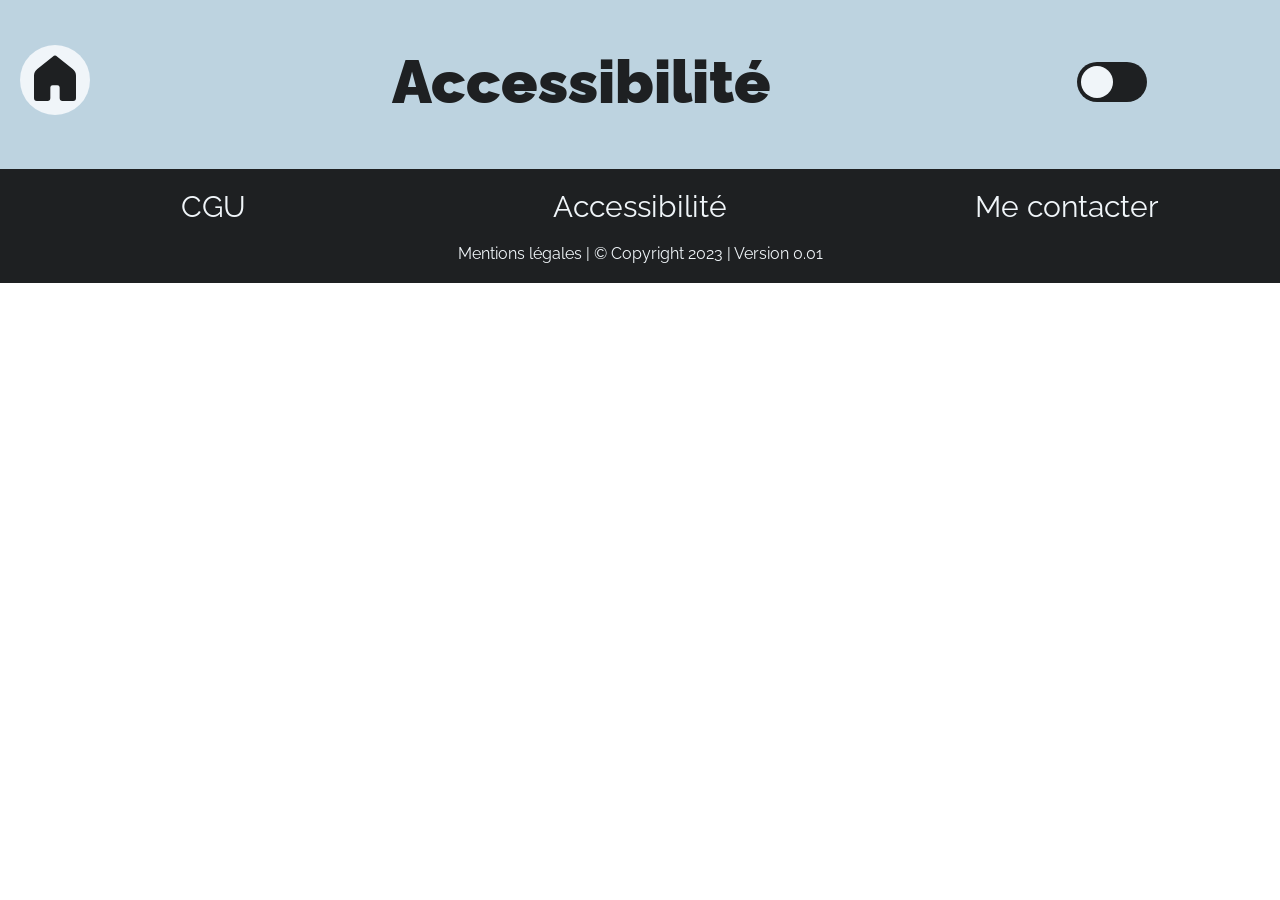
==== commit a3fa1ae2: "Merge pull request #1 from CodeExp/ccr-a842ce8f-35yuaw Add complete Linktree template with HTML, CSS" ====
--- a/accessibilite.html
+++ b/accessibilite.html
@@ -10,44 +10,30 @@
     <link rel="shortcut icon" type="image/svg+xml" href="images/photo-profil.svg">
     <!-- Lien CSS -->
     <link rel="stylesheet" href="style.css">
-    <!-- AccessConfig : paramètres d'affichage pour les visiteurs (après style.css pour pouvoir le surcharger) -->
-    <link rel="stylesheet" href="accessconfig/css/accessconfig.min.css">
-    <script src="accessconfig/js/accessconfig.min.js"></script>
 
     <link
         href="https://fonts.googleapis.com/css2?family=Raleway:ital,wght@0,100;0,200;0,300;0,400;0,500;0,600;0,700;0,800;0,900;1,100;1,200;1,300;1,400;1,500;1,600;1,700;1,800;1,900&display=swap"
         rel="stylesheet">
 
 <body>
-    <!-- Bouton AccessConfig : contrastes, police adaptée à la dyslexie, interlignage… -->
-    <div class="barreAccessibilite">
-        <div id="accessconfig" data-accessconfig-buttonname="Paramètres d’accessibilité" data-accessconfig-params='{ "Prefix" : "a42-ac", "ContainerClass" : "","ModalCloseButton" : "","ModalTitle" : "","FormFieldset" : "","FormFieldsetLegend" : "","FormRadio" : ""}'></div>
-    </div>
     <div class="cgu">
         <header class="headerCGU">
 
-            <a class="boutonAccueil" href="index.html" title="Retour à la page d'accueil">
-                <img src="images/boutonAccueil/boutonAccueil.svg" alt="Retour à la page d'accueil">
+            <a href="index.html">
+                <button class="boutonAccueil" tabindex="0" aria-label="Retour à la page d'accueil"
+                    title="Bouton Accueil">
+                    <img src="images/boutonAccueil/boutonAccueil.svg" alt="Accueil">
+                </button>
             </a>
 
             <h1 class="titreCGU"> Accessibilité </h1>
 
             <div class="blocSwitch">
-                <button type="button" class="interrupteurTheme" id="themeSwitch" role="switch" aria-checked="false" aria-label="Mode sombre" title="Activer ou désactiver le mode sombre">
-                    <span class="pisteTheme" aria-hidden="true">
-                        <span class="curseurTheme">
-                            <!-- Picto soleil : mode clair -->
-                            <svg class="iconeSoleil" viewBox="0 0 24 24" focusable="false">
-                                <circle cx="12" cy="12" r="4" />
-                                <path d="M12 2v2M12 20v2M4.93 4.93l1.41 1.41M17.66 17.66l1.41 1.41M2 12h2M20 12h2M4.93 19.07l1.41-1.41M17.66 6.34l1.41-1.41" />
-                            </svg>
-                            <!-- Picto lune : mode sombre -->
-                            <svg class="iconeLune" viewBox="0 0 24 24" focusable="false">
-                                <path d="M21 12.79A9 9 0 1 1 11.21 3 7 7 0 0 0 21 12.79z" />
-                            </svg>
-                        </span>
-                    </span>
-                </button>
+                <label class="switch">
+                    <input type="checkbox" id="themeSwitch" title="Passer du mode clair au mode sombre"
+                        aria-label="Passer du mode clair au mode sombre" tabindex="4" />
+                    <span></span>
+                </label>
             </div>
 
         </header>
@@ -57,15 +43,19 @@
         <!-- FOOTER -->
         <footer>
             <!-- Liens du footer -->
-            <ul class="listeFooter">
-                <li><a href="CGU.html" title="Conditions générales d'utilisation">CGU</a></li>
-                <li><a href="accessibilite.html">Accessibilité</a></li>
-                <li><a href="contact.html">Me contacter</a></li>
-            </ul>
+            <div class="listeFooter">
+                <a href="CGU.html" aria-label="Conditions générales d'utilisation"
+                    title="Conditions générales d'utilisation" tabindex="23">CGU</a>
+                <a href="accessibilite.html" aria-label="En savoir plus sur l'accessibilité" title="En savoir plus sur l'accessibilité"
+                    tabindex="24">Accessibilité</a>
+                <a href="contact.html" aria-label="Me contacter" title="Lien vers un formulaire de contact"
+                    tabindex="25">Me contacter</a>
+            </div>
 
             <!-- Mention légale -->
             <div class="copyright">
-                <p>
+                <p aria-label="Mention Légales et Droit d'auteur" title="Mentions légales et droit d'auteur"
+                    tabindex="26">
                     Mentions légales | &copy; Copyright 2023 | Version 0.01
                 </p>
             </div>
--- a/style.css
+++ b/style.css
@@ -1,37 +1,9 @@
-/* ==========================================================
-   Variables de personnalisation
-   Modifiez ces valeurs pour adapter les couleurs et la police
-   du modèle à votre identité visuelle.
-   ========================================================== */
-:root {
-    /* Couleurs principales (texte, boutons, fonds) */
-    --couleur-sombre: #1E2022;
-    --couleur-claire: #F0F5F9;
-
-    /* Fond de l'en-tête et de la présentation (mode clair) */
-    --couleur-fond-entete: #BDD3E0;
-
-    /* Survol des boutons de liens (mode clair) */
-    --couleur-survol-lien: #445D76;
-
-    /* Mode sombre : fond de page et fond de l'en-tête */
-    --couleur-fond-sombre: #24292C;
-    --couleur-entete-sombre: #363C41;
-
-    /* Survol de l'interrupteur clair/sombre */
-    --couleur-survol-interrupteur: #575757;
-    --couleur-survol-interrupteur-sombre: #D0D3D5;
-
-    /* Police du site (pensez à charger la police dans le <head> des pages) */
-    --police: 'Raleway', sans-serif;
-}
-
 /* CSS pour la page */
 * {
     padding: 0;
     margin: 0;
     text-decoration: none;
-    font-family: var(--police);
+    font-family: 'Raleway';
 }
 
 button {
@@ -41,109 +13,6 @@
 
 }
 
-/* Un élément avec l'attribut hidden reste masqué, quelle que soit sa règle display */
-[hidden] {
-    display: none !important;
-}
-
-/* Icônes carrées : garder leur taille pendant le changement d'image au survol
-   (sinon l'icône s'écrase un instant et le clic tombe à côté) */
-.boutonHaut img,
-.boutonReseaux img {
-    aspect-ratio: 1 / 1;
-}
-
-/* Texte lu par les lecteurs d'écran mais masqué à l'écran */
-.sr-only {
-    position: absolute;
-    width: 1px;
-    height: 1px;
-    padding: 0;
-    margin: -1px;
-    overflow: hidden;
-    clip: rect(0, 0, 0, 0);
-    white-space: nowrap;
-    border: 0;
-}
-
-/* Listes utilisées pour regrouper les liens et boutons : sans puces */
-.liensEvitement ul,
-.boutonHaut ul,
-.boutonReseaux,
-.blocBoutonLien,
-.listeFooter {
-    list-style: none;
-}
-
-/* Liens d'évitement : masqués, ils apparaissent en haut de page au focus clavier */
-.liensEvitement a {
-    position: absolute;
-    top: -100px;
-    left: 20px;
-    z-index: 10;
-    padding: 15px 25px;
-    border-radius: 20px;
-    background-color: var(--couleur-sombre);
-    color: var(--couleur-claire);
-    font-size: 20px;
-    font-weight: 700;
-}
-
-.liensEvitement a:focus {
-    top: 10px;
-    outline: 3px solid var(--couleur-claire);
-    outline-offset: -6px;
-}
-
-/* Les cibles des liens d'évitement reçoivent le focus sans contour */
-#contenu:focus,
-#liens:focus {
-    outline: none;
-}
-
-/* Contour de focus visible sur les liens et boutons de la page d'accueil */
-.boutonHaut button:focus-visible,
-.boutonReseaux a:focus-visible,
-.boutonLien:focus-visible,
-.listeFooter a:focus-visible {
-    outline: 3px solid var(--couleur-sombre);
-    outline-offset: 4px;
-}
-
-.listeFooter a:focus-visible {
-    outline-color: var(--couleur-claire);
-}
-
-/* Barre du bouton AccessConfig (en haut de chaque page) */
-.barreAccessibilite {
-    display: flex;
-    justify-content: flex-end;
-    padding: 10px 20px;
-    background-color: var(--couleur-sombre);
-}
-
-#a42-ac-button {
-    min-height: 44px;
-    padding: 8px 20px;
-    border: 2px solid var(--couleur-claire);
-    border-radius: 30px;
-    background-color: var(--couleur-sombre);
-    color: var(--couleur-claire);
-    font-family: var(--police);
-    font-size: 18px;
-    font-weight: 700;
-}
-
-#a42-ac-button:hover {
-    background-color: var(--couleur-claire);
-    color: var(--couleur-sombre);
-}
-
-#a42-ac-button:focus-visible {
-    outline: 3px solid var(--couleur-claire);
-    outline-offset: 3px;
-}
-
 /* CSS pour le header */
 
 header {
@@ -152,7 +21,7 @@
     align-items: center;
     justify-content: space-between;
     width: calc(100% - 40px);
-    background-color: var(--couleur-fond-entete);
+    background-color: #BDD3E0;
 }
 
 /* CSS pour les boutons en haut à droite */
@@ -163,21 +32,10 @@
     padding-left: 20px;
 }
 
-.boutonHaut ul {
-    display: flex;
-    flex-wrap: wrap;
-}
-
 .boutonHaut button {
     margin: 10px;
 }
 
-.boutonHaut a {
-    display: inline-block;
-    margin: 10px;
-}
-
-.boutonHaut a img,
 .boutonHaut button img {
     width: 60px;
     height: auto;
@@ -207,7 +65,7 @@
     font-weight: 900;
     font-size: 80px;
     margin: auto 0;
-    color: var(--couleur-sombre);
+    color: #1E2022;
 }
 
 /* CSS pour le bouton switch */
@@ -219,96 +77,59 @@
     position: relative;
 }
 
-/* Interrupteur clair/sombre : piste + curseur portant un picto soleil ou lune */
-.interrupteurTheme {
+.switch {
+    display: inline-block;
     position: absolute;
-    right: 25px;
-    padding: 0;
-    border-radius: 20px;
-}
-
-.pisteTheme {
-    position: relative;
-    display: block;
     width: 70px;
     height: 40px;
+    cursor: pointer;
+    overflow: hidden;
+    right: 25px;
+}
+
+.switch input {
+    position: absolute;
+    top: -30px;
+    left: -30px;
+    width: 0;
+    height: 0;
+}
+
+.switch input + span {
+    position: absolute;
+    top: 0;
+    bottom: 0;
+    left: 0;
+    right: 0;
+    background: #1E2022;
     border-radius: 20px;
-    background: var(--couleur-sombre);
-}
-
-.interrupteurTheme:hover .pisteTheme {
-    background: var(--couleur-survol-interrupteur);
-}
-
-.curseurTheme {
+}
+
+.switch input + span:hover {
+    background: #575757;
+}
+
+.switch input:checked + span {
+    background: #F0F5F9;
+}
+
+.switch input + span:before {
+    content: "";
+    display: inline-block;
     position: absolute;
     top: 50%;
     left: 4px;
-    display: flex;
-    align-items: center;
-    justify-content: center;
     width: 32px;
     height: 32px;
+    background: #F0F5F9;
     border-radius: 50%;
-    background: var(--couleur-claire);
-    color: var(--couleur-sombre);
     transform: translateY(-50%);
-}
-
-@media (prefers-reduced-motion: no-preference) {
-    .curseurTheme {
-        transition: left .3s, background .3s;
-    }
-}
-
-.curseurTheme svg {
-    width: 20px;
-    height: 20px;
-}
-
-.iconeSoleil {
-    fill: none;
-    stroke: currentColor;
-    stroke-width: 2;
-    stroke-linecap: round;
-}
-
-.iconeLune {
-    display: none;
-    fill: currentColor;
-}
-
-/* Mode sombre activé : curseur à droite, picto lune */
-.interrupteurTheme[aria-checked="true"] .pisteTheme {
-    background: var(--couleur-claire);
-}
-
-.interrupteurTheme[aria-checked="true"]:hover .pisteTheme {
-    background: var(--couleur-survol-interrupteur-sombre);
-}
-
-.interrupteurTheme[aria-checked="true"] .curseurTheme {
+    transition: all .5s;
+}
+
+.switch input:checked + span:before {
     left: 34px;
-    background: var(--couleur-sombre);
-    color: var(--couleur-claire);
-}
-
-.interrupteurTheme[aria-checked="true"] .iconeSoleil {
-    display: none;
-}
-
-.interrupteurTheme[aria-checked="true"] .iconeLune {
-    display: block;
-}
-
-/* Contour de focus visible au clavier */
-.interrupteurTheme:focus-visible {
-    outline: 3px solid var(--couleur-sombre);
-    outline-offset: 4px;
-}
-
-.dark-mode .interrupteurTheme:focus-visible {
-    outline-color: var(--couleur-claire);
+    background: #1E2022;
 }
 
 /* FIN DU CSS HEADER */
@@ -318,7 +139,7 @@
 .contenu {
     display: flex;
     justify-content: space-between;
-    background-color: var(--couleur-fond-entete);
+    background-color: #BDD3E0;
     padding: 0 50px 70px 50px;
 }
 
@@ -333,7 +154,7 @@
 .presentation h2 {
     font-size: 50px;
     font-weight: 700;
-    color: var(--couleur-sombre);
+    color: #1E2022;
 }
 
 .presentation p {
@@ -341,50 +162,9 @@
     font-weight: 400;
     margin-top: 20px;
     line-height: 35px;
-    color: var(--couleur-sombre);
-}
-
-
-/* Appel à l'action sous la présentation */
-.appelAction {
-    margin-top: 35px;
-}
-
-.boutonAction {
-    display: inline-block;
-    padding: 18px 40px;
-    border: 3px solid var(--couleur-sombre);
-    border-radius: 70px;
-    background-color: var(--couleur-sombre);
-    color: var(--couleur-claire);
-    font-size: 24px;
-    font-weight: 700;
-}
-
-.boutonAction:hover {
-    background-color: var(--couleur-claire);
-    color: var(--couleur-sombre);
-}
-
-.boutonAction:focus-visible {
-    outline: 3px solid var(--couleur-sombre);
-    outline-offset: 4px;
-}
-
-.dark-mode .boutonAction {
-    border-color: var(--couleur-claire);
-    background-color: var(--couleur-claire);
-    color: var(--couleur-sombre);
-}
-
-.dark-mode .boutonAction:hover {
-    background-color: var(--couleur-sombre);
-    color: var(--couleur-claire);
-}
-
-.dark-mode .boutonAction:focus-visible {
-    outline-color: var(--couleur-claire);
-}
+    color: #1E2022;
+}
+
 
 /* photo de profil */
 .photoProfil {
@@ -409,14 +189,13 @@
     margin-right: 20px;
 }
 
-.boutonReseaux a {
-    display: block;
+.boutonReseaux button {
     width: 100px;
     height: auto;
     padding-top: 30px;
 }
 
-.boutonReseaux a img {
+.boutonReseaux button img {
     width: 80px;
     height: auto;
 }
@@ -457,78 +236,6 @@
     font-weight: 700;
 }
 
-/* Catégories de liens en accordéons (<details>/<summary>) */
-
-.categoriesLiens {
-    display: flex;
-    flex-direction: column;
-    align-items: center;
-    row-gap: 25px;
-    padding-bottom: 50px;
-}
-
-.categorieLiens {
-    width: 85%;
-}
-
-.categorieLiens summary {
-    display: flex;
-    justify-content: space-between;
-    align-items: center;
-    gap: 20px;
-    min-height: 44px;
-    padding: 15px 30px;
-    border: 3px solid var(--couleur-sombre);
-    border-radius: 70px;
-    font-size: 35px;
-    font-weight: 700;
-    cursor: pointer;
-    list-style: none;
-}
-
-/* Masque le triangle par défaut du navigateur */
-.categorieLiens summary::-webkit-details-marker {
-    display: none;
-}
-
-/* Chevron : pointe vers le bas quand fermé, vers le haut quand ouvert */
-.categorieLiens summary::after {
-    content: "";
-    flex: 0 0 auto;
-    width: 14px;
-    height: 14px;
-    margin-bottom: 8px;
-    border-right: 4px solid currentColor;
-    border-bottom: 4px solid currentColor;
-    transform: rotate(45deg);
-}
-
-.categorieLiens[open] summary::after {
-    margin-bottom: -8px;
-    transform: rotate(-135deg);
-}
-
-@media (prefers-reduced-motion: no-preference) {
-    .categorieLiens summary::after {
-        transition: transform 0.2s ease;
-    }
-}
-
-.categorieLiens summary:hover {
-    background-color: var(--couleur-sombre);
-    color: var(--couleur-claire);
-}
-
-/* Contour de focus bien visible pour la navigation au clavier */
-.categorieLiens summary:focus-visible {
-    outline: 3px solid var(--couleur-sombre);
-    outline-offset: 4px;
-}
-
-.categorieLiens[open] summary {
-    margin-bottom: 35px;
-}
-
 /* CSS des Boutons vers les différents lien */
 
 .blocBoutonLien {
@@ -538,182 +245,27 @@
     row-gap: 35px;
 }
 
-.blocBoutonLien li {
-    display: flex;
-    justify-content: center;
-    width: 100%;
-}
-
 .boutonLien {
-    display: flex;
-    justify-content: center;
-    align-items: center;
     width: 85%;
     height: 100px;
-    background-color: var(--couleur-sombre);
+    background-color: #1E2022;
     border-radius: 70px;
 }
 
-.boutonLien div {
+.boutonLien a div {
     display: flex;
     justify-content: center;
     align-items: center;
     font-size: 35px;
     gap: 30px;
-    color: var(--couleur-claire);
+    color: #F0F5F9;
 }
 
 .boutonLien:hover {
-    background-color: var(--couleur-survol-lien);
+    background-color: #445D76;
 }
 
 /* fin des boutons pour les liens en CSS */
-
-/* Fenêtre de partage */
-.fenetrePartage {
-    width: min(90vw, 520px);
-    margin: auto;
-    padding: 0;
-    border: 3px solid var(--couleur-sombre);
-    border-radius: 30px;
-    background-color: var(--couleur-claire);
-    color: var(--couleur-sombre);
-}
-
-.fenetrePartage::backdrop {
-    background-color: rgba(30, 32, 34, 0.6);
-}
-
-.contenuFenetre {
-    padding: 25px 30px 30px 30px;
-}
-
-.enteteFenetre {
-    display: flex;
-    justify-content: space-between;
-    align-items: center;
-    gap: 20px;
-    margin-bottom: 20px;
-}
-
-.enteteFenetre h2 {
-    font-size: 28px;
-    font-weight: 700;
-}
-
-.fermerFenetre {
-    width: 44px;
-    height: 44px;
-    border-radius: 50%;
-    font-size: 32px;
-    line-height: 1;
-    color: var(--couleur-sombre);
-}
-
-.fermerFenetre:hover {
-    background-color: var(--couleur-sombre);
-    color: var(--couleur-claire);
-}
-
-.listePartage {
-    display: grid;
-    grid-template-columns: repeat(auto-fit, minmax(190px, 1fr));
-    gap: 12px;
-    list-style: none;
-}
-
-.listePartage a,
-.listePartage button {
-    display: flex;
-    align-items: center;
-    gap: 12px;
-    width: 100%;
-    min-height: 56px;
-    padding: 8px 15px;
-    border: 2px solid var(--couleur-sombre);
-    border-radius: 20px;
-    background-color: var(--couleur-claire);
-    color: var(--couleur-sombre);
-    font-size: 18px;
-    font-weight: 600;
-    text-align: left;
-    box-sizing: border-box;
-}
-
-.listePartage a:hover,
-.listePartage button:hover {
-    background-color: var(--couleur-sombre);
-    color: var(--couleur-claire);
-}
-
-.listePartage img,
-.iconePartage {
-    flex: 0 0 auto;
-    width: 32px;
-    height: 32px;
-}
-
-.iconePartage {
-    fill: currentColor;
-}
-
-.messagePartage {
-    margin-top: 15px;
-    font-size: 18px;
-    font-weight: 600;
-    word-break: break-all;
-}
-
-.messagePartage:empty {
-    display: none;
-}
-
-.fermerFenetre:focus-visible,
-.listePartage a:focus-visible,
-.listePartage button:focus-visible {
-    outline: 3px solid var(--couleur-sombre);
-    outline-offset: 3px;
-}
-
-/* Fenêtre de partage en mode sombre */
-.dark-mode .fenetrePartage {
-    border-color: var(--couleur-claire);
-    background-color: var(--couleur-fond-sombre);
-    color: var(--couleur-claire);
-}
-
-.dark-mode .enteteFenetre h2,
-.dark-mode .messagePartage {
-    color: var(--couleur-claire);
-}
-
-.dark-mode .fermerFenetre {
-    color: var(--couleur-claire);
-}
-
-.dark-mode .fermerFenetre:hover {
-    background-color: var(--couleur-claire);
-    color: var(--couleur-sombre);
-}
-
-.dark-mode .listePartage a,
-.dark-mode .listePartage button {
-    border-color: var(--couleur-claire);
-    background-color: var(--couleur-sombre);
-    color: var(--couleur-claire);
-}
-
-.dark-mode .listePartage a:hover,
-.dark-mode .listePartage button:hover {
-    background-color: var(--couleur-claire);
-    color: var(--couleur-sombre);
-}
-
-.dark-mode .fermerFenetre:focus-visible,
-.dark-mode .listePartage a:focus-visible,
-.dark-mode .listePartage button:focus-visible {
-    outline-color: var(--couleur-claire);
-}
 
 /* bouton Haut de page */
 
@@ -726,8 +278,8 @@
 
 /* Couleurs du bouton : fond, flèche et contour (inversées au survol) */
 .boutonHautPage {
-    --fondBoutonHaut: var(--couleur-sombre);
-    --flecheBoutonHaut: var(--couleur-claire);
+    --fondBoutonHaut: #1E2022;
+    --flecheBoutonHaut: #F0F5F9;
     display: block;
     width: 70px;
     height: 70px;
@@ -735,7 +287,7 @@
     border: none;
     border-radius: 50%;
     background: none;
-    color: var(--couleur-sombre);
+    color: #1E2022;
     cursor: pointer;
 }
 
@@ -757,8 +309,8 @@
 
 .boutonHautPage:hover,
 .boutonHautPage:focus-visible {
-    --fondBoutonHaut: var(--couleur-claire);
-    --flecheBoutonHaut: var(--couleur-sombre);
+    --fondBoutonHaut: #F0F5F9;
+    --flecheBoutonHaut: #1E2022;
 }
 
 /* Contour de focus bien visible pour la navigation au clavier */
@@ -770,7 +322,7 @@
 /* Fin bouton haut de page  */
 
 .listeFooter {
-    background-color: var(--couleur-sombre);
+    background-color: #1E2022;
     font-size: 30px;
     font-weight: 400;
     display: flex;
@@ -779,13 +331,10 @@
     padding-top: 20px;
 }
 
-.listeFooter li {
-    width: 200px;
-}
-
 .listeFooter a {
     position: relative;
-    color: var(--couleur-claire);
+    color: #F0F5F9;
+    width: 200px;
     text-decoration: none;
 }
 
@@ -796,7 +345,7 @@
     left: 50%;
     width: 0;
     height: 2px;
-    background-color: var(--couleur-claire);
+    background-color: #F0F5F9;
     transition: width 0.2s ease-in-out;
     transform: translateX(-50%);
 }
@@ -807,8 +356,8 @@
 }
 
 .copyright {
-    background-color: var(--couleur-sombre);
-    color: var(--couleur-claire);
+    background-color: #1E2022;
+    color: #F0F5F9;
     display: flex;
     align-items: center;
     justify-content: center;
@@ -819,70 +368,54 @@
 
 /* CSS pour le darkmode */
 .dark-mode {
-    background-color: var(--couleur-fond-sombre);
-    color: var(--couleur-claire);
+    background-color: #24292C;
+    color: #F0F5F9;
 }
 
 .dark-mode header {
-    background-color: var(--couleur-entete-sombre);
+    background-color: #363C41;
     /* Change header background color */
 }
 
 .dark-mode .contenu {
-    background-color: var(--couleur-entete-sombre);
+    background-color: #363C41;
     /* Change .contenu background color */
 }
 
 .dark-mode h1,
 .dark-mode h2,
 .dark-mode p {
-    color: var(--couleur-claire);
+    color: #F0F5F9;
     /* Change text color */
 }
 
 .dark-mode .boutonLien {
-    border: 2px solid var(--couleur-claire);
-}
-
-.dark-mode .boutonHaut button:focus-visible,
-.dark-mode .boutonReseaux a:focus-visible,
-.dark-mode .boutonLien:focus-visible {
-    outline-color: var(--couleur-claire);
-}
-
-.dark-mode .categorieLiens summary {
-    border-color: var(--couleur-claire);
-}
-
-.dark-mode .categorieLiens summary:hover {
-    background-color: var(--couleur-claire);
-    color: var(--couleur-sombre);
-}
-
-.dark-mode .categorieLiens summary:focus-visible {
-    outline-color: var(--couleur-claire);
+    border: 2px solid #F0F5F9;
 }
 
 .dark-mode .boutonHautPage {
-    --fondBoutonHaut: var(--couleur-claire);
-    --flecheBoutonHaut: var(--couleur-sombre);
-    color: var(--couleur-claire);
+    --fondBoutonHaut: #F0F5F9;
+    --flecheBoutonHaut: #1E2022;
+    color: #F0F5F9;
 }
 
 .dark-mode .boutonHautPage:hover,
 .dark-mode .boutonHautPage:focus-visible {
-    --fondBoutonHaut: var(--couleur-sombre);
-    --flecheBoutonHaut: var(--couleur-claire);
-}
-
+    --fondBoutonHaut: #1E2022;
+    --flecheBoutonHaut: #F0F5F9;
+}
+
+.dark-mode .switch input + span:hover {
+    background: #D0D3D5;
+}
 
 .dark-mode .boutonLien:hover {
-    background-color: var(--couleur-claire);
+    background-color: #F0F5F9;
     border: none;
 }
 
 .dark-mode .boutonLien:hover p {
-    color: var(--couleur-sombre);
+    color: #1E2022;
 }
 
 .dark-mode .boutonLien:hover .google-forms img {
@@ -936,25 +469,12 @@
         width: 50%;
     }
 
-    /* Réseaux sociaux remontés sous la photo, avant la présentation */
-    .photoProfil {
-        order: 1;
-    }
-
     .boutonReseaux {
-        order: 2;
         display: flex;
         flex-direction: row;
-        flex-wrap: wrap;
-        justify-content: center;
-        width: auto;
+        justify-content: space-evenly;
         margin: 0 auto;
         gap: 30px;
-    }
-
-    .presentation {
-        order: 3;
-        padding-top: 30px;
     }
 
     .presentation {
@@ -979,7 +499,7 @@
         font-size: 40px;
     }
 
-    .boutonLien div {
+    .boutonLien a div {
         font-size: 25px;
     }
 
@@ -1014,61 +534,18 @@
 
 @media (max-width: 600px) {
     .boutonReseaux {
-        gap: 20px;
-    }
-
-    .boutonReseaux a {
         width: 55px;
-        padding-top: 20px;
-    }
-
-    /* En-tête sur deux lignes : boutons et interrupteur, puis le nom */
-    header {
-        flex-wrap: wrap;
-        row-gap: 15px;
-        padding-top: 25px;
-    }
-
-    .boutonHaut {
-        order: 1;
-        width: auto;
-        padding-left: 0;
-    }
-
-    .blocSwitch {
-        order: 2;
-        width: auto;
-        flex: 1;
-        justify-content: flex-end;
-    }
-
-    .nom {
-        order: 3;
-        width: 100%;
-    }
-
-    h1 {
-        font-size: 40px;
-    }
-
-    .boutonHaut ul {
-        flex-wrap: nowrap;
-    }
-
-    .boutonHaut a img,
-    .boutonHaut button img {
-        width: 50px;
-    }
-
-    .photoProfil {
-        width: 60%;
-    }
-
-    .boutonReseaux a img {
+    }
+
+    .boutonReseaux button {
         width: 55px;
     }
 
-    .interrupteurTheme {
+    .boutonReseaux button img {
+        width: 55px;
+    }
+
+    .switch {
         right: 5px;
     }
 
@@ -1091,27 +568,12 @@
         height: 80px;
     }
 
-    .categorieLiens {
-        width: 92%;
-    }
-
-    .categorieLiens summary {
-        padding: 12px 20px;
-        font-size: 22px;
-    }
-
-    .categorieLiens[open] summary {
-        margin-bottom: 25px;
-    }
-
-    .listeFooter li {
+    .listeFooter a {
+        width: 100px;
+        font-size: 18px;
         width: 100%;
     }
 
-    .listeFooter a {
-        font-size: 18px;
-    }
-
 }
 
 /*Fin du CSS de la page d'acceuil*/
@@ -1121,7 +583,7 @@
 /* CSS pour le formulaire de contact */
 
 .formulaire {
-    background-color: var(--couleur-fond-entete);
+    background-color: #BDD3E0;
 }
 
 
@@ -1151,7 +613,7 @@
 
 /*titre de la page formulaire*/
 .titreFormulaire {
-    color: var(--couleur-sombre);
+    color: #1E2022;
     font-size: 50px;
     font-weight: 800;
     margin: 0 auto;
@@ -1168,33 +630,33 @@
 
 /*Zone pour entrer le nom , prenom , email*/
 form input {
-    background-color: var(--couleur-claire);
+    background-color: #F0F5F9;
     width: 70%;
     font-size: 20px;
     padding: 30px 30px;
     border-radius: 20px;
     margin-bottom: 20px;
-    border: solid 2px var(--couleur-sombre);
-    color: var(--couleur-sombre);
+    border: solid 2px #1E2022;
+    color: #1E2022;
     margin: 10px auto;
 }
 
 form input::placeholder {
-    color: var(--couleur-sombre);
+    color: #1E2022;
 }
 
 /*********************************/
 
 /*Zone pour Entrer le message */
 form textarea {
-    background-color: var(--couleur-claire);
+    background-color: #F0F5F9;
     width: 70%;
     font-size: 20px;
     padding: 30px 30px;
     border-radius: 20px;
-    border-color: var(--couleur-sombre);
-    border: solid 2px var(--couleur-sombre);
-    color: var(--couleur-sombre);
+    border-color: #1E2022;
+    border: solid 2px #1E2022;
+    color: #1E2022;
     margin: 10px auto;
 }
 
@@ -1209,7 +671,7 @@
 }
 
 form textarea::placeholder {
-    color: var(--couleur-sombre);
+    color: #1E2022;
 }
 
 /*****************************/
@@ -1218,7 +680,7 @@
 /*bouton envoyer le message*/
 
 form button {
-    background-color: var(--couleur-claire);
+    background-color: #F0F5F9;
     border-radius: 20px;
     font-size: 20px;
     padding: 20px 18px;
@@ -1227,41 +689,17 @@
     margin: auto;
     margin-top: 50px;
     font-weight: 700;
-    border: var(--couleur-sombre) solid 2px;
+    border: #1E2022 solid 2px;
 }
 
 form button:hover {
     opacity: 80%;
     cursor: pointer;
-    background-color: var(--couleur-sombre);
-    color: var(--couleur-claire);
+    background-color: #1E2022;
+    color: #F0F5F9;
 }
 
 /*****************************/
-
-/* Formulaire de contact intégré à la page d'accueil (accordéon) */
-.formulaireContact label {
-    /* même largeur que les champs : 70 % + marges intérieures (2 × 30 px) + bordures */
-    width: calc(70% + 64px);
-    margin: 20px auto 0 auto;
-    font-size: 22px;
-    font-weight: 700;
-}
-
-.formulaireContact input:focus-visible,
-.formulaireContact textarea:focus-visible {
-    outline: 3px solid currentColor;
-    outline-offset: 2px;
-}
-
-.formulaireContact .message {
-    width: 70%;
-}
-
-.formulaireContact button:focus-visible {
-    outline: 3px solid currentColor;
-    outline-offset: 4px;
-}
 
 /* CSS pour le message d'avertissement */
 
@@ -1271,7 +709,7 @@
     font-weight: 400;
     width: 60%;
     margin: 30px auto;
-    color: var(--couleur-sombre);
+    color: #1E2022;
     padding-bottom: 10px;
     border-radius: 20px;
 }
@@ -1279,44 +717,44 @@
 /* CSS pour le darkmode du formulaire */
 
 .dark-mode .formulaire {
-    background-color: var(--couleur-entete-sombre);
+    background-color: #363C41;
 }
 
 
 
 .dark-mode .message {
-    color: var(--couleur-claire);
+    color: #F0F5F9;
 }
 
 .dark-mode form input {
-    background-color: var(--couleur-sombre);
-    border: solid 2px var(--couleur-claire);
-    color: var(--couleur-claire);
+    background-color: #1E2022;
+    border: solid 2px #F0F5F9;
+    color: #F0F5F9;
 }
 
 .dark-mode form textarea {
-    background-color: var(--couleur-sombre);
-    border: solid 2px var(--couleur-claire);
-    color: var(--couleur-claire);
+    background-color: #1E2022;
+    border: solid 2px #F0F5F9;
+    color: #F0F5F9;
 }
 
 .dark-mode form input::placeholder {
-    color: var(--couleur-claire);
+    color: #F0F5F9;
 }
 
 .dark-mode form textarea::placeholder {
-    color: var(--couleur-claire);
+    color: #F0F5F9;
 }
 
 .dark-mode form button {
-    background-color: var(--couleur-sombre);
-    border: var(--couleur-claire) solid 2px;
-    color: var(--couleur-claire);
+    background-color: #1E2022;
+    border: #F0F5F9 solid 2px;
+    color: #F0F5F9;
 }
 
 .dark-mode form button:hover {
-    background-color: var(--couleur-claire);
-    color: var(--couleur-sombre);
+    background-color: #F0F5F9;
+    color: #1E2022;
 
 }
 
@@ -1368,10 +806,10 @@
 }
 
 .cgu{
-    background-color: var(--couleur-fond-entete);
+    background-color: #BDD3E0;
 }
 .titreCGU{
-    color: var(--couleur-sombre);
+    color: #1E2022;
     margin: 0 auto;
     font-size: 60px;
 }
@@ -1380,22 +818,22 @@
     align-items: center;
     text-align: center;
     padding: 10px 0px;
-    color: var(--couleur-sombre);
+    color: #1E2022;
     width: 80%;
     margin: 0 auto;
 }
 
 .mainCGU h3{
-    color: var(--couleur-sombre);
+    color: #1E2022;
 }
 
 /* CSS pour le darkmode */
 
 .dark-mode .cgu{
-    background-color: var(--couleur-entete-sombre);
-    color: var(--couleur-claire);
+    background-color: #363C41;
+    color: #F0F5F9;
 }
 
 .dark-mode .mainCGU h3{
-    color: var(--couleur-claire);
-}
+    color: #F0F5F9;
+}
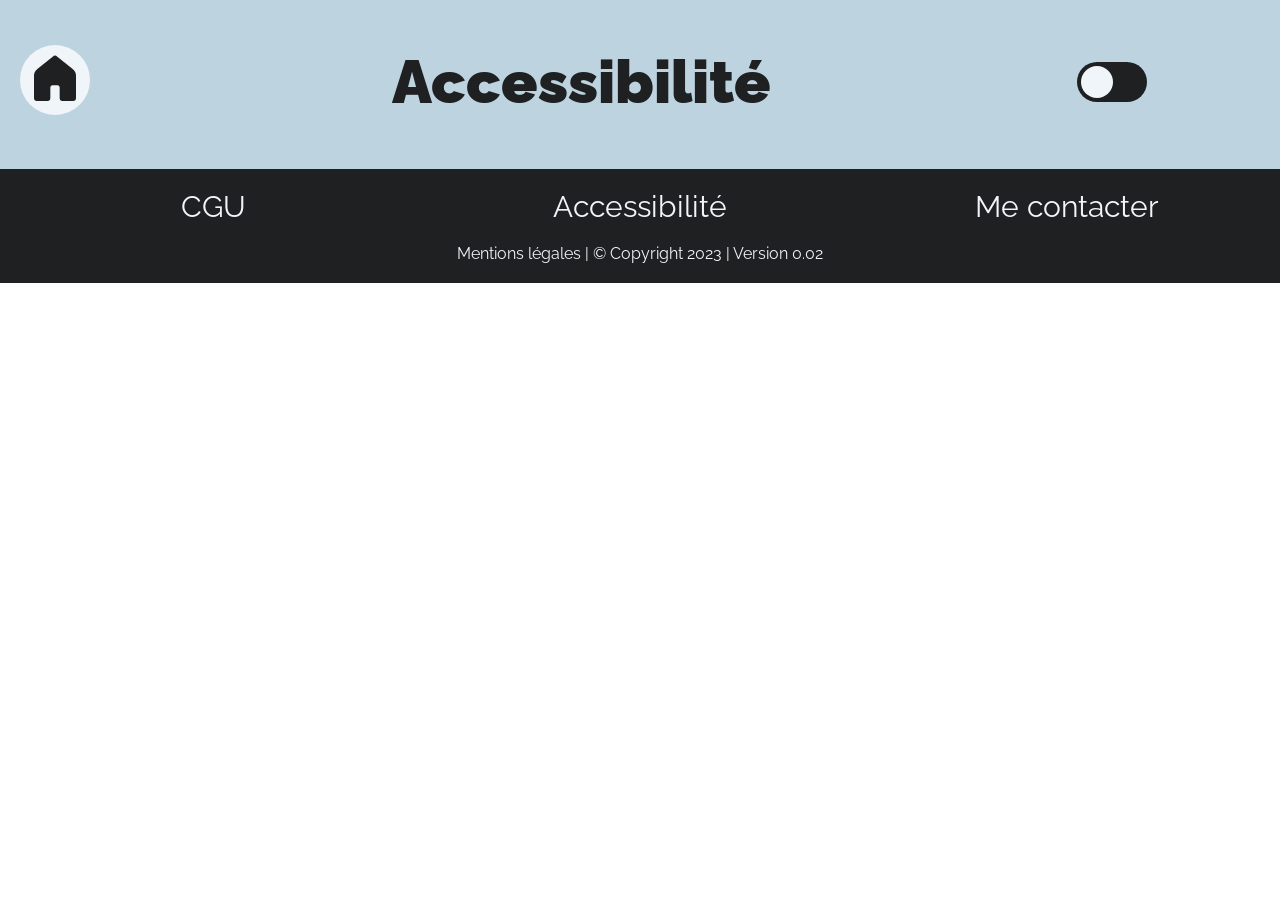
==== commit 2ed4449b: "Merge pull request #2 from CodeExp/version-0.02-accordeons Version 0.02 : liens classés par catégori" ====
--- a/accessibilite.html
+++ b/accessibilite.html
@@ -56,7 +56,7 @@
             <div class="copyright">
                 <p aria-label="Mention Légales et Droit d'auteur" title="Mentions légales et droit d'auteur"
                     tabindex="26">
-                    Mentions légales | &copy; Copyright 2023 | Version 0.01
+                    Mentions légales | &copy; Copyright 2023 | Version 0.02
                 </p>
             </div>
         </footer>
--- a/style.css
+++ b/style.css
@@ -236,6 +236,78 @@
     font-weight: 700;
 }
 
+/* Catégories de liens en accordéons (<details>/<summary>) */
+
+.categoriesLiens {
+    display: flex;
+    flex-direction: column;
+    align-items: center;
+    row-gap: 25px;
+    padding-bottom: 50px;
+}
+
+.categorieLiens {
+    width: 85%;
+}
+
+.categorieLiens summary {
+    display: flex;
+    justify-content: space-between;
+    align-items: center;
+    gap: 20px;
+    min-height: 44px;
+    padding: 15px 30px;
+    border: 3px solid #1E2022;
+    border-radius: 70px;
+    font-size: 35px;
+    font-weight: 700;
+    cursor: pointer;
+    list-style: none;
+}
+
+/* Masque le triangle par défaut du navigateur */
+.categorieLiens summary::-webkit-details-marker {
+    display: none;
+}
+
+/* Chevron : pointe vers le bas quand fermé, vers le haut quand ouvert */
+.categorieLiens summary::after {
+    content: "";
+    flex: 0 0 auto;
+    width: 14px;
+    height: 14px;
+    margin-bottom: 8px;
+    border-right: 4px solid currentColor;
+    border-bottom: 4px solid currentColor;
+    transform: rotate(45deg);
+}
+
+.categorieLiens[open] summary::after {
+    margin-bottom: -8px;
+    transform: rotate(-135deg);
+}
+
+@media (prefers-reduced-motion: no-preference) {
+    .categorieLiens summary::after {
+        transition: transform 0.2s ease;
+    }
+}
+
+.categorieLiens summary:hover {
+    background-color: #1E2022;
+    color: #F0F5F9;
+}
+
+/* Contour de focus bien visible pour la navigation au clavier */
+.categorieLiens summary:focus-visible {
+    outline: 3px solid #1E2022;
+    outline-offset: 4px;
+}
+
+.categorieLiens[open] summary {
+    margin-bottom: 35px;
+}
+
 /* CSS des Boutons vers les différents lien */
 
 .blocBoutonLien {
@@ -393,6 +465,19 @@
     border: 2px solid #F0F5F9;
 }
 
+.dark-mode .categorieLiens summary {
+    border-color: #F0F5F9;
+}
+
+.dark-mode .categorieLiens summary:hover {
+    background-color: #F0F5F9;
+    color: #1E2022;
+}
+
+.dark-mode .categorieLiens summary:focus-visible {
+    outline-color: #F0F5F9;
+}
+
 .dark-mode .boutonHautPage {
     --fondBoutonHaut: #F0F5F9;
     --flecheBoutonHaut: #1E2022;
@@ -566,6 +651,19 @@
     .boutonLien {
         width: 80%;
         height: 80px;
+    }
+
+    .categorieLiens {
+        width: 92%;
+    }
+
+    .categorieLiens summary {
+        padding: 12px 20px;
+        font-size: 22px;
+    }
+
+    .categorieLiens[open] summary {
+        margin-bottom: 25px;
     }
 
     .listeFooter a {
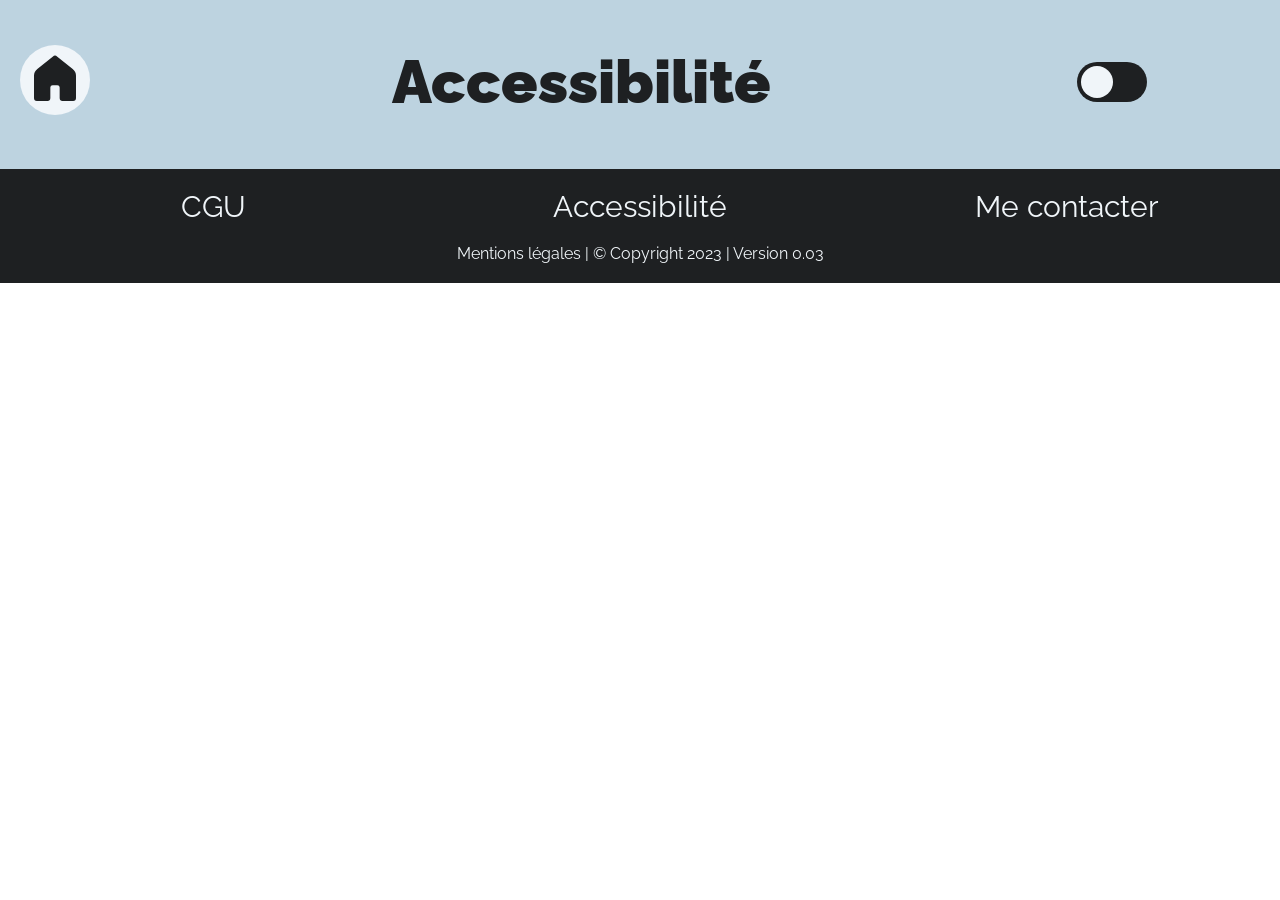
==== commit 4637ede9: "Merge pull request #3 from CodeExp/version-0.03-accessibilite-liens Version 0.03 : accessibilité des" ====
--- a/accessibilite.html
+++ b/accessibilite.html
@@ -43,20 +43,17 @@
         <!-- FOOTER -->
         <footer>
             <!-- Liens du footer -->
-            <div class="listeFooter">
-                <a href="CGU.html" aria-label="Conditions générales d'utilisation"
-                    title="Conditions générales d'utilisation" tabindex="23">CGU</a>
-                <a href="accessibilite.html" aria-label="En savoir plus sur l'accessibilité" title="En savoir plus sur l'accessibilité"
-                    tabindex="24">Accessibilité</a>
-                <a href="contact.html" aria-label="Me contacter" title="Lien vers un formulaire de contact"
-                    tabindex="25">Me contacter</a>
-            </div>
+            <ul class="listeFooter">
+                <li><a href="CGU.html" aria-label="Conditions générales d'utilisation" title="Conditions générales d'utilisation" tabindex="23">CGU</a></li>
+                <li><a href="accessibilite.html" aria-label="En savoir plus sur l'accessibilité" title="En savoir plus sur l'accessibilité" tabindex="24">Accessibilité</a></li>
+                <li><a href="contact.html" aria-label="Me contacter" title="Lien vers un formulaire de contact" tabindex="25">Me contacter</a></li>
+            </ul>
 
             <!-- Mention légale -->
             <div class="copyright">
                 <p aria-label="Mention Légales et Droit d'auteur" title="Mentions légales et droit d'auteur"
                     tabindex="26">
-                    Mentions légales | &copy; Copyright 2023 | Version 0.02
+                    Mentions légales | &copy; Copyright 2023 | Version 0.03
                 </p>
             </div>
         </footer>
--- a/style.css
+++ b/style.css
@@ -13,6 +13,67 @@
 
 }
 
+/* Texte lu par les lecteurs d'écran mais masqué à l'écran */
+.sr-only {
+    position: absolute;
+    width: 1px;
+    height: 1px;
+    padding: 0;
+    margin: -1px;
+    overflow: hidden;
+    clip: rect(0, 0, 0, 0);
+    white-space: nowrap;
+    border: 0;
+}
+
+/* Listes utilisées pour regrouper les liens et boutons : sans puces */
+.liensEvitement ul,
+.boutonHaut ul,
+.boutonReseaux,
+.blocBoutonLien,
+.listeFooter {
+    list-style: none;
+}
+
+/* Liens d'évitement : masqués, ils apparaissent en haut de page au focus clavier */
+.liensEvitement a {
+    position: absolute;
+    top: -100px;
+    left: 20px;
+    z-index: 10;
+    padding: 15px 25px;
+    border-radius: 20px;
+    background-color: #1E2022;
+    color: #F0F5F9;
+    font-size: 20px;
+    font-weight: 700;
+}
+
+.liensEvitement a:focus {
+    top: 10px;
+    outline: 3px solid #F0F5F9;
+    outline-offset: -6px;
+}
+
+/* Les cibles des liens d'évitement reçoivent le focus sans contour */
+#contenu:focus,
+#liens:focus {
+    outline: none;
+}
+
+/* Contour de focus visible sur les liens et boutons de la page d'accueil */
+.boutonHaut button:focus-visible,
+.boutonReseaux a:focus-visible,
+.boutonLien:focus-visible,
+.listeFooter a:focus-visible {
+    outline: 3px solid #1E2022;
+    outline-offset: 4px;
+}
+
+.listeFooter a:focus-visible {
+    outline-color: #F0F5F9;
+}
+
 /* CSS pour le header */
 
 header {
@@ -30,6 +91,11 @@
     height: auto;
     left: 0px auto;
     padding-left: 20px;
+}
+
+.boutonHaut ul {
+    display: flex;
+    flex-wrap: wrap;
 }
 
 .boutonHaut button {
@@ -189,13 +255,14 @@
     margin-right: 20px;
 }
 
-.boutonReseaux button {
+.boutonReseaux a {
+    display: block;
     width: 100px;
     height: auto;
     padding-top: 30px;
 }
 
-.boutonReseaux button img {
+.boutonReseaux a img {
     width: 80px;
     height: auto;
 }
@@ -317,14 +384,23 @@
     row-gap: 35px;
 }
 
+.blocBoutonLien li {
+    display: flex;
+    justify-content: center;
+    width: 100%;
+}
+
 .boutonLien {
+    display: flex;
+    justify-content: center;
+    align-items: center;
     width: 85%;
     height: 100px;
     background-color: #1E2022;
     border-radius: 70px;
 }
 
-.boutonLien a div {
+.boutonLien div {
     display: flex;
     justify-content: center;
     align-items: center;
@@ -403,10 +479,13 @@
     padding-top: 20px;
 }
 
+.listeFooter li {
+    width: 200px;
+}
+
 .listeFooter a {
     position: relative;
     color: #F0F5F9;
-    width: 200px;
     text-decoration: none;
 }
 
@@ -465,6 +544,12 @@
     border: 2px solid #F0F5F9;
 }
 
+.dark-mode .boutonHaut button:focus-visible,
+.dark-mode .boutonReseaux a:focus-visible,
+.dark-mode .boutonLien:focus-visible {
+    outline-color: #F0F5F9;
+}
+
 .dark-mode .categorieLiens summary {
     border-color: #F0F5F9;
 }
@@ -584,7 +669,7 @@
         font-size: 40px;
     }
 
-    .boutonLien a div {
+    .boutonLien div {
         font-size: 25px;
     }
 
@@ -622,11 +707,11 @@
         width: 55px;
     }
 
-    .boutonReseaux button {
+    .boutonReseaux a {
         width: 55px;
     }
 
-    .boutonReseaux button img {
+    .boutonReseaux a img {
         width: 55px;
     }
 
@@ -666,10 +751,12 @@
         margin-bottom: 25px;
     }
 
+    .listeFooter li {
+        width: 100%;
+    }
+
     .listeFooter a {
-        width: 100px;
         font-size: 18px;
-        width: 100%;
     }
 
 }
@@ -799,6 +886,30 @@
 
 /*****************************/
 
+/* Formulaire de contact intégré à la page d'accueil (accordéon) */
+.formulaireContact label {
+    /* même largeur que les champs : 70 % + marges intérieures (2 × 30 px) + bordures */
+    width: calc(70% + 64px);
+    margin: 20px auto 0 auto;
+    font-size: 22px;
+    font-weight: 700;
+}
+
+.formulaireContact input:focus-visible,
+.formulaireContact textarea:focus-visible {
+    outline: 3px solid currentColor;
+    outline-offset: 2px;
+}
+
+.formulaireContact .message {
+    width: 70%;
+}
+
+.formulaireContact button:focus-visible {
+    outline: 3px solid currentColor;
+    outline-offset: 4px;
+}
+
 /* CSS pour le message d'avertissement */
 
 .message {
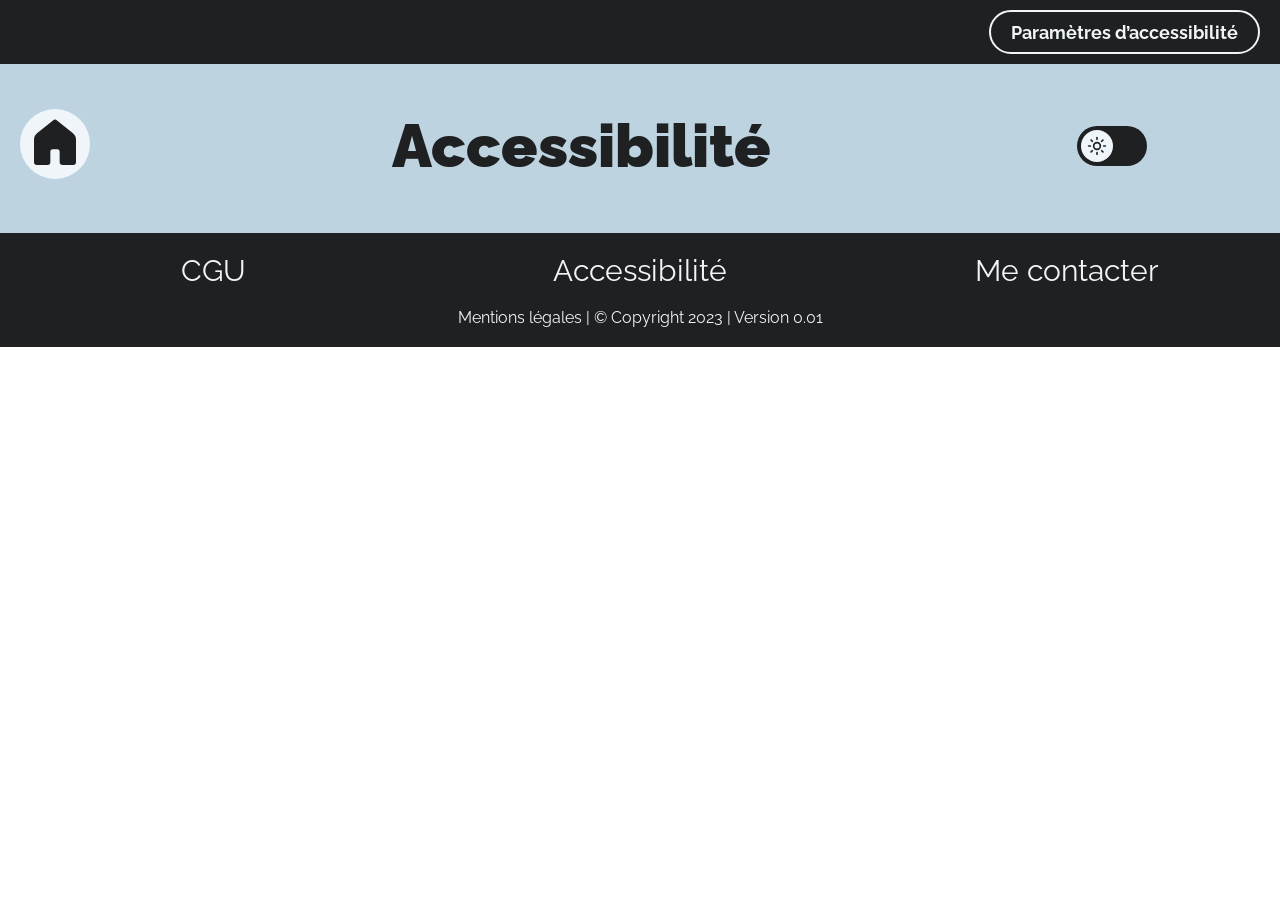
==== commit 2eaacd7a: "Merge pull request #4 from CodeExp/version-0.01-finalisation Version 0.01 : cartes « En cours », Acc" ====
--- a/accessibilite.html
+++ b/accessibilite.html
@@ -10,30 +10,44 @@
     <link rel="shortcut icon" type="image/svg+xml" href="images/photo-profil.svg">
     <!-- Lien CSS -->
     <link rel="stylesheet" href="style.css">
+    <!-- AccessConfig : paramètres d'affichage pour les visiteurs (après style.css pour pouvoir le surcharger) -->
+    <link rel="stylesheet" href="accessconfig/css/accessconfig.min.css">
+    <script src="accessconfig/js/accessconfig.min.js"></script>
 
     <link
         href="https://fonts.googleapis.com/css2?family=Raleway:ital,wght@0,100;0,200;0,300;0,400;0,500;0,600;0,700;0,800;0,900;1,100;1,200;1,300;1,400;1,500;1,600;1,700;1,800;1,900&display=swap"
         rel="stylesheet">
 
 <body>
+    <!-- Bouton AccessConfig : contrastes, police adaptée à la dyslexie, interlignage… -->
+    <div class="barreAccessibilite">
+        <div id="accessconfig" data-accessconfig-buttonname="Paramètres d’accessibilité" data-accessconfig-params='{ "Prefix" : "a42-ac", "ContainerClass" : "","ModalCloseButton" : "","ModalTitle" : "","FormFieldset" : "","FormFieldsetLegend" : "","FormRadio" : ""}'></div>
+    </div>
     <div class="cgu">
         <header class="headerCGU">
 
-            <a href="index.html">
-                <button class="boutonAccueil" tabindex="0" aria-label="Retour à la page d'accueil"
-                    title="Bouton Accueil">
-                    <img src="images/boutonAccueil/boutonAccueil.svg" alt="Accueil">
-                </button>
+            <a class="boutonAccueil" href="index.html" title="Retour à la page d'accueil">
+                <img src="images/boutonAccueil/boutonAccueil.svg" alt="Retour à la page d'accueil">
             </a>
 
             <h1 class="titreCGU"> Accessibilité </h1>
 
             <div class="blocSwitch">
-                <label class="switch">
-                    <input type="checkbox" id="themeSwitch" title="Passer du mode clair au mode sombre"
-                        aria-label="Passer du mode clair au mode sombre" tabindex="4" />
-                    <span></span>
-                </label>
+                <button type="button" class="interrupteurTheme" id="themeSwitch" role="switch" aria-checked="false" aria-label="Mode sombre" title="Activer ou désactiver le mode sombre">
+                    <span class="pisteTheme" aria-hidden="true">
+                        <span class="curseurTheme">
+                            <!-- Picto soleil : mode clair -->
+                            <svg class="iconeSoleil" viewBox="0 0 24 24" focusable="false">
+                                <circle cx="12" cy="12" r="4" />
+                                <path d="M12 2v2M12 20v2M4.93 4.93l1.41 1.41M17.66 17.66l1.41 1.41M2 12h2M20 12h2M4.93 19.07l1.41-1.41M17.66 6.34l1.41-1.41" />
+                            </svg>
+                            <!-- Picto lune : mode sombre -->
+                            <svg class="iconeLune" viewBox="0 0 24 24" focusable="false">
+                                <path d="M21 12.79A9 9 0 1 1 11.21 3 7 7 0 0 0 21 12.79z" />
+                            </svg>
+                        </span>
+                    </span>
+                </button>
             </div>
 
         </header>
@@ -44,16 +58,15 @@
         <footer>
             <!-- Liens du footer -->
             <ul class="listeFooter">
-                <li><a href="CGU.html" aria-label="Conditions générales d'utilisation" title="Conditions générales d'utilisation" tabindex="23">CGU</a></li>
-                <li><a href="accessibilite.html" aria-label="En savoir plus sur l'accessibilité" title="En savoir plus sur l'accessibilité" tabindex="24">Accessibilité</a></li>
-                <li><a href="contact.html" aria-label="Me contacter" title="Lien vers un formulaire de contact" tabindex="25">Me contacter</a></li>
+                <li><a href="CGU.html" title="Conditions générales d'utilisation">CGU</a></li>
+                <li><a href="accessibilite.html">Accessibilité</a></li>
+                <li><a href="contact.html">Me contacter</a></li>
             </ul>
 
             <!-- Mention légale -->
             <div class="copyright">
-                <p aria-label="Mention Légales et Droit d'auteur" title="Mentions légales et droit d'auteur"
-                    tabindex="26">
-                    Mentions légales | &copy; Copyright 2023 | Version 0.03
+                <p>
+                    Mentions légales | &copy; Copyright 2023 | Version 0.01
                 </p>
             </div>
         </footer>
--- a/style.css
+++ b/style.css
@@ -1,9 +1,37 @@
+/* ==========================================================
+   Variables de personnalisation
+   Modifiez ces valeurs pour adapter les couleurs et la police
+   du modèle à votre identité visuelle.
+   ========================================================== */
+:root {
+    /* Couleurs principales (texte, boutons, fonds) */
+    --couleur-sombre: #1E2022;
+    --couleur-claire: #F0F5F9;
+
+    /* Fond de l'en-tête et de la présentation (mode clair) */
+    --couleur-fond-entete: #BDD3E0;
+
+    /* Survol des boutons de liens (mode clair) */
+    --couleur-survol-lien: #445D76;
+
+    /* Mode sombre : fond de page et fond de l'en-tête */
+    --couleur-fond-sombre: #24292C;
+    --couleur-entete-sombre: #363C41;
+
+    /* Survol de l'interrupteur clair/sombre */
+    --couleur-survol-interrupteur: #575757;
+    --couleur-survol-interrupteur-sombre: #D0D3D5;
+
+    /* Police du site (pensez à charger la police dans le <head> des pages) */
+    --police: 'Raleway', sans-serif;
+}
+
 /* CSS pour la page */
 * {
     padding: 0;
     margin: 0;
     text-decoration: none;
-    font-family: 'Raleway';
+    font-family: var(--police);
 }
 
 button {
@@ -11,6 +39,18 @@
     background: none;
     border: none;
 
+}
+
+/* Un élément avec l'attribut hidden reste masqué, quelle que soit sa règle display */
+[hidden] {
+    display: none !important;
+}
+
+/* Icônes carrées : garder leur taille pendant le changement d'image au survol
+   (sinon l'icône s'écrase un instant et le clic tombe à côté) */
+.boutonHaut img,
+.boutonReseaux img {
+    aspect-ratio: 1 / 1;
 }
 
 /* Texte lu par les lecteurs d'écran mais masqué à l'écran */
@@ -43,15 +83,15 @@
     z-index: 10;
     padding: 15px 25px;
     border-radius: 20px;
-    background-color: #1E2022;
-    color: #F0F5F9;
+    background-color: var(--couleur-sombre);
+    color: var(--couleur-claire);
     font-size: 20px;
     font-weight: 700;
 }
 
 .liensEvitement a:focus {
     top: 10px;
-    outline: 3px solid #F0F5F9;
+    outline: 3px solid var(--couleur-claire);
     outline-offset: -6px;
 }
 
@@ -66,12 +106,42 @@
 .boutonReseaux a:focus-visible,
 .boutonLien:focus-visible,
 .listeFooter a:focus-visible {
-    outline: 3px solid #1E2022;
+    outline: 3px solid var(--couleur-sombre);
     outline-offset: 4px;
 }
 
 .listeFooter a:focus-visible {
-    outline-color: #F0F5F9;
+    outline-color: var(--couleur-claire);
+}
+
+/* Barre du bouton AccessConfig (en haut de chaque page) */
+.barreAccessibilite {
+    display: flex;
+    justify-content: flex-end;
+    padding: 10px 20px;
+    background-color: var(--couleur-sombre);
+}
+
+#a42-ac-button {
+    min-height: 44px;
+    padding: 8px 20px;
+    border: 2px solid var(--couleur-claire);
+    border-radius: 30px;
+    background-color: var(--couleur-sombre);
+    color: var(--couleur-claire);
+    font-family: var(--police);
+    font-size: 18px;
+    font-weight: 700;
+}
+
+#a42-ac-button:hover {
+    background-color: var(--couleur-claire);
+    color: var(--couleur-sombre);
+}
+
+#a42-ac-button:focus-visible {
+    outline: 3px solid var(--couleur-claire);
+    outline-offset: 3px;
 }
 
 /* CSS pour le header */
@@ -82,7 +152,7 @@
     align-items: center;
     justify-content: space-between;
     width: calc(100% - 40px);
-    background-color: #BDD3E0;
+    background-color: var(--couleur-fond-entete);
 }
 
 /* CSS pour les boutons en haut à droite */
@@ -102,6 +172,12 @@
     margin: 10px;
 }
 
+.boutonHaut a {
+    display: inline-block;
+    margin: 10px;
+}
+
+.boutonHaut a img,
 .boutonHaut button img {
     width: 60px;
     height: auto;
@@ -131,7 +207,7 @@
     font-weight: 900;
     font-size: 80px;
     margin: auto 0;
-    color: #1E2022;
+    color: var(--couleur-sombre);
 }
 
 /* CSS pour le bouton switch */
@@ -143,59 +219,96 @@
     position: relative;
 }
 
-.switch {
-    display: inline-block;
+/* Interrupteur clair/sombre : piste + curseur portant un picto soleil ou lune */
+.interrupteurTheme {
     position: absolute;
+    right: 25px;
+    padding: 0;
+    border-radius: 20px;
+}
+
+.pisteTheme {
+    position: relative;
+    display: block;
     width: 70px;
     height: 40px;
-    cursor: pointer;
-    overflow: hidden;
-    right: 25px;
-}
-
-.switch input {
-    position: absolute;
-    top: -30px;
-    left: -30px;
-    width: 0;
-    height: 0;
-}
-
-.switch input + span {
-    position: absolute;
-    top: 0;
-    bottom: 0;
-    left: 0;
-    right: 0;
-    background: #1E2022;
     border-radius: 20px;
-}
-
-.switch input + span:hover {
-    background: #575757;
-}
-
-.switch input:checked + span {
-    background: #F0F5F9;
-}
-
-.switch input + span:before {
-    content: "";
-    display: inline-block;
+    background: var(--couleur-sombre);
+}
+
+.interrupteurTheme:hover .pisteTheme {
+    background: var(--couleur-survol-interrupteur);
+}
+
+.curseurTheme {
     position: absolute;
     top: 50%;
     left: 4px;
+    display: flex;
+    align-items: center;
+    justify-content: center;
     width: 32px;
     height: 32px;
-    background: #F0F5F9;
     border-radius: 50%;
+    background: var(--couleur-claire);
+    color: var(--couleur-sombre);
     transform: translateY(-50%);
-    transition: all .5s;
-}
-
-.switch input:checked + span:before {
+}
+
+@media (prefers-reduced-motion: no-preference) {
+    .curseurTheme {
+        transition: left .3s, background .3s;
+    }
+}
+
+.curseurTheme svg {
+    width: 20px;
+    height: 20px;
+}
+
+.iconeSoleil {
+    fill: none;
+    stroke: currentColor;
+    stroke-width: 2;
+    stroke-linecap: round;
+}
+
+.iconeLune {
+    display: none;
+    fill: currentColor;
+}
+
+/* Mode sombre activé : curseur à droite, picto lune */
+.interrupteurTheme[aria-checked="true"] .pisteTheme {
+    background: var(--couleur-claire);
+}
+
+.interrupteurTheme[aria-checked="true"]:hover .pisteTheme {
+    background: var(--couleur-survol-interrupteur-sombre);
+}
+
+.interrupteurTheme[aria-checked="true"] .curseurTheme {
     left: 34px;
-    background: #1E2022;
+    background: var(--couleur-sombre);
+    color: var(--couleur-claire);
+}
+
+.interrupteurTheme[aria-checked="true"] .iconeSoleil {
+    display: none;
+}
+
+.interrupteurTheme[aria-checked="true"] .iconeLune {
+    display: block;
+}
+
+/* Contour de focus visible au clavier */
+.interrupteurTheme:focus-visible {
+    outline: 3px solid var(--couleur-sombre);
+    outline-offset: 4px;
+}
+
+.dark-mode .interrupteurTheme:focus-visible {
+    outline-color: var(--couleur-claire);
 }
 
 /* FIN DU CSS HEADER */
@@ -205,7 +318,7 @@
 .contenu {
     display: flex;
     justify-content: space-between;
-    background-color: #BDD3E0;
+    background-color: var(--couleur-fond-entete);
     padding: 0 50px 70px 50px;
 }
 
@@ -220,7 +333,7 @@
 .presentation h2 {
     font-size: 50px;
     font-weight: 700;
-    color: #1E2022;
+    color: var(--couleur-sombre);
 }
 
 .presentation p {
@@ -228,9 +341,50 @@
     font-weight: 400;
     margin-top: 20px;
     line-height: 35px;
-    color: #1E2022;
-}
-
+    color: var(--couleur-sombre);
+}
+
+
+/* Appel à l'action sous la présentation */
+.appelAction {
+    margin-top: 35px;
+}
+
+.boutonAction {
+    display: inline-block;
+    padding: 18px 40px;
+    border: 3px solid var(--couleur-sombre);
+    border-radius: 70px;
+    background-color: var(--couleur-sombre);
+    color: var(--couleur-claire);
+    font-size: 24px;
+    font-weight: 700;
+}
+
+.boutonAction:hover {
+    background-color: var(--couleur-claire);
+    color: var(--couleur-sombre);
+}
+
+.boutonAction:focus-visible {
+    outline: 3px solid var(--couleur-sombre);
+    outline-offset: 4px;
+}
+
+.dark-mode .boutonAction {
+    border-color: var(--couleur-claire);
+    background-color: var(--couleur-claire);
+    color: var(--couleur-sombre);
+}
+
+.dark-mode .boutonAction:hover {
+    background-color: var(--couleur-sombre);
+    color: var(--couleur-claire);
+}
+
+.dark-mode .boutonAction:focus-visible {
+    outline-color: var(--couleur-claire);
+}
 
 /* photo de profil */
 .photoProfil {
@@ -324,7 +478,7 @@
     gap: 20px;
     min-height: 44px;
     padding: 15px 30px;
-    border: 3px solid #1E2022;
+    border: 3px solid var(--couleur-sombre);
     border-radius: 70px;
     font-size: 35px;
     font-weight: 700;
@@ -361,13 +515,13 @@
 }
 
 .categorieLiens summary:hover {
-    background-color: #1E2022;
-    color: #F0F5F9;
+    background-color: var(--couleur-sombre);
+    color: var(--couleur-claire);
 }
 
 /* Contour de focus bien visible pour la navigation au clavier */
 .categorieLiens summary:focus-visible {
-    outline: 3px solid #1E2022;
+    outline: 3px solid var(--couleur-sombre);
     outline-offset: 4px;
 }
 
@@ -396,7 +550,7 @@
     align-items: center;
     width: 85%;
     height: 100px;
-    background-color: #1E2022;
+    background-color: var(--couleur-sombre);
     border-radius: 70px;
 }
 
@@ -406,14 +560,160 @@
     align-items: center;
     font-size: 35px;
     gap: 30px;
-    color: #F0F5F9;
+    color: var(--couleur-claire);
 }
 
 .boutonLien:hover {
-    background-color: #445D76;
+    background-color: var(--couleur-survol-lien);
 }
 
 /* fin des boutons pour les liens en CSS */
+
+/* Fenêtre de partage */
+.fenetrePartage {
+    width: min(90vw, 520px);
+    margin: auto;
+    padding: 0;
+    border: 3px solid var(--couleur-sombre);
+    border-radius: 30px;
+    background-color: var(--couleur-claire);
+    color: var(--couleur-sombre);
+}
+
+.fenetrePartage::backdrop {
+    background-color: rgba(30, 32, 34, 0.6);
+}
+
+.contenuFenetre {
+    padding: 25px 30px 30px 30px;
+}
+
+.enteteFenetre {
+    display: flex;
+    justify-content: space-between;
+    align-items: center;
+    gap: 20px;
+    margin-bottom: 20px;
+}
+
+.enteteFenetre h2 {
+    font-size: 28px;
+    font-weight: 700;
+}
+
+.fermerFenetre {
+    width: 44px;
+    height: 44px;
+    border-radius: 50%;
+    font-size: 32px;
+    line-height: 1;
+    color: var(--couleur-sombre);
+}
+
+.fermerFenetre:hover {
+    background-color: var(--couleur-sombre);
+    color: var(--couleur-claire);
+}
+
+.listePartage {
+    display: grid;
+    grid-template-columns: repeat(auto-fit, minmax(190px, 1fr));
+    gap: 12px;
+    list-style: none;
+}
+
+.listePartage a,
+.listePartage button {
+    display: flex;
+    align-items: center;
+    gap: 12px;
+    width: 100%;
+    min-height: 56px;
+    padding: 8px 15px;
+    border: 2px solid var(--couleur-sombre);
+    border-radius: 20px;
+    background-color: var(--couleur-claire);
+    color: var(--couleur-sombre);
+    font-size: 18px;
+    font-weight: 600;
+    text-align: left;
+    box-sizing: border-box;
+}
+
+.listePartage a:hover,
+.listePartage button:hover {
+    background-color: var(--couleur-sombre);
+    color: var(--couleur-claire);
+}
+
+.listePartage img,
+.iconePartage {
+    flex: 0 0 auto;
+    width: 32px;
+    height: 32px;
+}
+
+.iconePartage {
+    fill: currentColor;
+}
+
+.messagePartage {
+    margin-top: 15px;
+    font-size: 18px;
+    font-weight: 600;
+    word-break: break-all;
+}
+
+.messagePartage:empty {
+    display: none;
+}
+
+.fermerFenetre:focus-visible,
+.listePartage a:focus-visible,
+.listePartage button:focus-visible {
+    outline: 3px solid var(--couleur-sombre);
+    outline-offset: 3px;
+}
+
+/* Fenêtre de partage en mode sombre */
+.dark-mode .fenetrePartage {
+    border-color: var(--couleur-claire);
+    background-color: var(--couleur-fond-sombre);
+    color: var(--couleur-claire);
+}
+
+.dark-mode .enteteFenetre h2,
+.dark-mode .messagePartage {
+    color: var(--couleur-claire);
+}
+
+.dark-mode .fermerFenetre {
+    color: var(--couleur-claire);
+}
+
+.dark-mode .fermerFenetre:hover {
+    background-color: var(--couleur-claire);
+    color: var(--couleur-sombre);
+}
+
+.dark-mode .listePartage a,
+.dark-mode .listePartage button {
+    border-color: var(--couleur-claire);
+    background-color: var(--couleur-sombre);
+    color: var(--couleur-claire);
+}
+
+.dark-mode .listePartage a:hover,
+.dark-mode .listePartage button:hover {
+    background-color: var(--couleur-claire);
+    color: var(--couleur-sombre);
+}
+
+.dark-mode .fermerFenetre:focus-visible,
+.dark-mode .listePartage a:focus-visible,
+.dark-mode .listePartage button:focus-visible {
+    outline-color: var(--couleur-claire);
+}
 
 /* bouton Haut de page */
 
@@ -426,8 +726,8 @@
 
 /* Couleurs du bouton : fond, flèche et contour (inversées au survol) */
 .boutonHautPage {
-    --fondBoutonHaut: #1E2022;
-    --flecheBoutonHaut: #F0F5F9;
+    --fondBoutonHaut: var(--couleur-sombre);
+    --flecheBoutonHaut: var(--couleur-claire);
     display: block;
     width: 70px;
     height: 70px;
@@ -435,7 +735,7 @@
     border: none;
     border-radius: 50%;
     background: none;
-    color: #1E2022;
+    color: var(--couleur-sombre);
     cursor: pointer;
 }
 
@@ -457,8 +757,8 @@
 
 .boutonHautPage:hover,
 .boutonHautPage:focus-visible {
-    --fondBoutonHaut: #F0F5F9;
-    --flecheBoutonHaut: #1E2022;
+    --fondBoutonHaut: var(--couleur-claire);
+    --flecheBoutonHaut: var(--couleur-sombre);
 }
 
 /* Contour de focus bien visible pour la navigation au clavier */
@@ -470,7 +770,7 @@
 /* Fin bouton haut de page  */
 
 .listeFooter {
-    background-color: #1E2022;
+    background-color: var(--couleur-sombre);
     font-size: 30px;
     font-weight: 400;
     display: flex;
@@ -485,7 +785,7 @@
 
 .listeFooter a {
     position: relative;
-    color: #F0F5F9;
+    color: var(--couleur-claire);
     text-decoration: none;
 }
 
@@ -496,7 +796,7 @@
     left: 50%;
     width: 0;
     height: 2px;
-    background-color: #F0F5F9;
+    background-color: var(--couleur-claire);
     transition: width 0.2s ease-in-out;
     transform: translateX(-50%);
 }
@@ -507,8 +807,8 @@
 }
 
 .copyright {
-    background-color: #1E2022;
-    color: #F0F5F9;
+    background-color: var(--couleur-sombre);
+    color: var(--couleur-claire);
     display: flex;
     align-items: center;
     justify-content: center;
@@ -519,73 +819,70 @@
 
 /* CSS pour le darkmode */
 .dark-mode {
-    background-color: #24292C;
-    color: #F0F5F9;
+    background-color: var(--couleur-fond-sombre);
+    color: var(--couleur-claire);
 }
 
 .dark-mode header {
-    background-color: #363C41;
+    background-color: var(--couleur-entete-sombre);
     /* Change header background color */
 }
 
 .dark-mode .contenu {
-    background-color: #363C41;
+    background-color: var(--couleur-entete-sombre);
     /* Change .contenu background color */
 }
 
 .dark-mode h1,
 .dark-mode h2,
 .dark-mode p {
-    color: #F0F5F9;
+    color: var(--couleur-claire);
     /* Change text color */
 }
 
 .dark-mode .boutonLien {
-    border: 2px solid #F0F5F9;
+    border: 2px solid var(--couleur-claire);
 }
 
 .dark-mode .boutonHaut button:focus-visible,
 .dark-mode .boutonReseaux a:focus-visible,
 .dark-mode .boutonLien:focus-visible {
-    outline-color: #F0F5F9;
+    outline-color: var(--couleur-claire);
 }
 
 .dark-mode .categorieLiens summary {
-    border-color: #F0F5F9;
+    border-color: var(--couleur-claire);
 }
 
 .dark-mode .categorieLiens summary:hover {
-    background-color: #F0F5F9;
-    color: #1E2022;
+    background-color: var(--couleur-claire);
+    color: var(--couleur-sombre);
 }
 
 .dark-mode .categorieLiens summary:focus-visible {
-    outline-color: #F0F5F9;
+    outline-color: var(--couleur-claire);
 }
 
 .dark-mode .boutonHautPage {
-    --fondBoutonHaut: #F0F5F9;
-    --flecheBoutonHaut: #1E2022;
-    color: #F0F5F9;
+    --fondBoutonHaut: var(--couleur-claire);
+    --flecheBoutonHaut: var(--couleur-sombre);
+    color: var(--couleur-claire);
 }
 
 .dark-mode .boutonHautPage:hover,
 .dark-mode .boutonHautPage:focus-visible {
-    --fondBoutonHaut: #1E2022;
-    --flecheBoutonHaut: #F0F5F9;
-}
-
-.dark-mode .switch input + span:hover {
-    background: #D0D3D5;
-}
+    --fondBoutonHaut: var(--couleur-sombre);
+    --flecheBoutonHaut: var(--couleur-claire);
+}
+
 
 .dark-mode .boutonLien:hover {
-    background-color: #F0F5F9;
+    background-color: var(--couleur-claire);
     border: none;
 }
 
 .dark-mode .boutonLien:hover p {
-    color: #1E2022;
+    color: var(--couleur-sombre);
 }
 
 .dark-mode .boutonLien:hover .google-forms img {
@@ -639,12 +936,25 @@
         width: 50%;
     }
 
+    /* Réseaux sociaux remontés sous la photo, avant la présentation */
+    .photoProfil {
+        order: 1;
+    }
+
     .boutonReseaux {
+        order: 2;
         display: flex;
         flex-direction: row;
-        justify-content: space-evenly;
+        flex-wrap: wrap;
+        justify-content: center;
+        width: auto;
         margin: 0 auto;
         gap: 30px;
+    }
+
+    .presentation {
+        order: 3;
+        padding-top: 30px;
     }
 
     .presentation {
@@ -704,18 +1014,61 @@
 
 @media (max-width: 600px) {
     .boutonReseaux {
-        width: 55px;
+        gap: 20px;
     }
 
     .boutonReseaux a {
         width: 55px;
+        padding-top: 20px;
+    }
+
+    /* En-tête sur deux lignes : boutons et interrupteur, puis le nom */
+    header {
+        flex-wrap: wrap;
+        row-gap: 15px;
+        padding-top: 25px;
+    }
+
+    .boutonHaut {
+        order: 1;
+        width: auto;
+        padding-left: 0;
+    }
+
+    .blocSwitch {
+        order: 2;
+        width: auto;
+        flex: 1;
+        justify-content: flex-end;
+    }
+
+    .nom {
+        order: 3;
+        width: 100%;
+    }
+
+    h1 {
+        font-size: 40px;
+    }
+
+    .boutonHaut ul {
+        flex-wrap: nowrap;
+    }
+
+    .boutonHaut a img,
+    .boutonHaut button img {
+        width: 50px;
+    }
+
+    .photoProfil {
+        width: 60%;
     }
 
     .boutonReseaux a img {
         width: 55px;
     }
 
-    .switch {
+    .interrupteurTheme {
         right: 5px;
     }
 
@@ -768,7 +1121,7 @@
 /* CSS pour le formulaire de contact */
 
 .formulaire {
-    background-color: #BDD3E0;
+    background-color: var(--couleur-fond-entete);
 }
 
 
@@ -798,7 +1151,7 @@
 
 /*titre de la page formulaire*/
 .titreFormulaire {
-    color: #1E2022;
+    color: var(--couleur-sombre);
     font-size: 50px;
     font-weight: 800;
     margin: 0 auto;
@@ -815,33 +1168,33 @@
 
 /*Zone pour entrer le nom , prenom , email*/
 form input {
-    background-color: #F0F5F9;
+    background-color: var(--couleur-claire);
     width: 70%;
     font-size: 20px;
     padding: 30px 30px;
     border-radius: 20px;
     margin-bottom: 20px;
-    border: solid 2px #1E2022;
-    color: #1E2022;
+    border: solid 2px var(--couleur-sombre);
+    color: var(--couleur-sombre);
     margin: 10px auto;
 }
 
 form input::placeholder {
-    color: #1E2022;
+    color: var(--couleur-sombre);
 }
 
 /*********************************/
 
 /*Zone pour Entrer le message */
 form textarea {
-    background-color: #F0F5F9;
+    background-color: var(--couleur-claire);
     width: 70%;
     font-size: 20px;
     padding: 30px 30px;
     border-radius: 20px;
-    border-color: #1E2022;
-    border: solid 2px #1E2022;
-    color: #1E2022;
+    border-color: var(--couleur-sombre);
+    border: solid 2px var(--couleur-sombre);
+    color: var(--couleur-sombre);
     margin: 10px auto;
 }
 
@@ -856,7 +1209,7 @@
 }
 
 form textarea::placeholder {
-    color: #1E2022;
+    color: var(--couleur-sombre);
 }
 
 /*****************************/
@@ -865,7 +1218,7 @@
 /*bouton envoyer le message*/
 
 form button {
-    background-color: #F0F5F9;
+    background-color: var(--couleur-claire);
     border-radius: 20px;
     font-size: 20px;
     padding: 20px 18px;
@@ -874,14 +1227,14 @@
     margin: auto;
     margin-top: 50px;
     font-weight: 700;
-    border: #1E2022 solid 2px;
+    border: var(--couleur-sombre) solid 2px;
 }
 
 form button:hover {
     opacity: 80%;
     cursor: pointer;
-    background-color: #1E2022;
-    color: #F0F5F9;
+    background-color: var(--couleur-sombre);
+    color: var(--couleur-claire);
 }
 
 /*****************************/
@@ -918,7 +1271,7 @@
     font-weight: 400;
     width: 60%;
     margin: 30px auto;
-    color: #1E2022;
+    color: var(--couleur-sombre);
     padding-bottom: 10px;
     border-radius: 20px;
 }
@@ -926,44 +1279,44 @@
 /* CSS pour le darkmode du formulaire */
 
 .dark-mode .formulaire {
-    background-color: #363C41;
+    background-color: var(--couleur-entete-sombre);
 }
 
 
 
 .dark-mode .message {
-    color: #F0F5F9;
+    color: var(--couleur-claire);
 }
 
 .dark-mode form input {
-    background-color: #1E2022;
-    border: solid 2px #F0F5F9;
-    color: #F0F5F9;
+    background-color: var(--couleur-sombre);
+    border: solid 2px var(--couleur-claire);
+    color: var(--couleur-claire);
 }
 
 .dark-mode form textarea {
-    background-color: #1E2022;
-    border: solid 2px #F0F5F9;
-    color: #F0F5F9;
+    background-color: var(--couleur-sombre);
+    border: solid 2px var(--couleur-claire);
+    color: var(--couleur-claire);
 }
 
 .dark-mode form input::placeholder {
-    color: #F0F5F9;
+    color: var(--couleur-claire);
 }
 
 .dark-mode form textarea::placeholder {
-    color: #F0F5F9;
+    color: var(--couleur-claire);
 }
 
 .dark-mode form button {
-    background-color: #1E2022;
-    border: #F0F5F9 solid 2px;
-    color: #F0F5F9;
+    background-color: var(--couleur-sombre);
+    border: var(--couleur-claire) solid 2px;
+    color: var(--couleur-claire);
 }
 
 .dark-mode form button:hover {
-    background-color: #F0F5F9;
-    color: #1E2022;
+    background-color: var(--couleur-claire);
+    color: var(--couleur-sombre);
 
 }
 
@@ -1015,10 +1368,10 @@
 }
 
 .cgu{
-    background-color: #BDD3E0;
+    background-color: var(--couleur-fond-entete);
 }
 .titreCGU{
-    color: #1E2022;
+    color: var(--couleur-sombre);
     margin: 0 auto;
     font-size: 60px;
 }
@@ -1027,22 +1380,22 @@
     align-items: center;
     text-align: center;
     padding: 10px 0px;
-    color: #1E2022;
+    color: var(--couleur-sombre);
     width: 80%;
     margin: 0 auto;
 }
 
 .mainCGU h3{
-    color: #1E2022;
+    color: var(--couleur-sombre);
 }
 
 /* CSS pour le darkmode */
 
 .dark-mode .cgu{
-    background-color: #363C41;
-    color: #F0F5F9;
+    background-color: var(--couleur-entete-sombre);
+    color: var(--couleur-claire);
 }
 
 .dark-mode .mainCGU h3{
-    color: #F0F5F9;
-}
+    color: var(--couleur-claire);
+}
--- a/accessconfig/css/accessconfig.min.css
+++ b/accessconfig/css/accessconfig.min.css
@@ -0,0 +1 @@
+@charset "UTF-8";/*! AccessConfig | Access42 | accessconfig.a11y.fr */#a42-ac{position:fixed;z-index:9999;width:100%;top:0;right:0;bottom:0;left:0;padding:.75rem 1.5rem 1.5rem;background-color:#fff;border:1px solid #fff;overflow:auto;font-size:1rem;display:none;color:#0b1b34}@media screen and (max-width:29.9em){#a42-ac{border:0;padding:.75rem}}#a42-ac,#a42-ac *,#a42-ac ::after,#a42-ac ::before{box-sizing:border-box}@media screen and (min-width:50em){#a42-ac{width:90%;top:10%;left:50%;right:auto;bottom:auto;margin-left:-45%}}@media screen and (min-width:64em){#a42-ac{width:58.750em;margin-left:-29.375rem}}#a42-ac h1{margin:0 3rem 0 0;font-size:1.75em;line-height:1.3;color:#0b1b34}#a42-ac .sr-only{border:0!important;clip:rect(1px,1px,1px,1px)!important;-webkit-clip-path:inset(50%)!important;clip-path:inset(50%)!important;height:1px!important;margin:-1px!important;overflow:hidden!important;padding:0!important;position:absolute!important;width:1px!important;white-space:nowrap!important}#a42-ac .sr-only-focusable:focus,#a42-ac .sr-only-focusable:active{clip:auto!important;-webkit-clip-path:none!important;clip-path:none!important;height:auto!important;margin:auto!important;overflow:visible!important;width:auto!important;white-space:normal!important}#a42-ac-close{position:absolute;top:.625rem;right:1.5rem;width:2.75rem;height:2.75rem;cursor:pointer;border:0}#a42-ac-close,#a42-ac #a42-ac-close{overflow:hidden}#a42-ac-close::after{content:'';position:absolute;top:0;left:0;display:block;width:100%;height:100%;background:url([data-uri]) no-repeat 50% 50%}#a42-ac-close:hover,#a42-ac-close:focus,#a42-ac-close:active{opacity:.6;background-color:transparent!important}@media screen and (max-width:29.9em){#a42-ac-close{right:.75rem}}#a42-ac button,#a42-ac input,#a42-ac optgroup,#a42-ac select,#a42-ac textarea{font-family:inherit;font-size:100%;line-height:1.15;margin:0}#a42-ac button,#a42-ac input{overflow:visible}#a42-ac button,#a42-ac select{text-transform:none}#a42-ac button,#a42-ac [type=button],#a42-ac [type=submit]{-webkit-appearance:button}#a42-ac button::-moz-focus-inner,#a42-ac [type=button]::-moz-focus-inner,#a42-ac [type=reset]::-moz-focus-inner,#a42-ac [type=submit]::-moz-focus-inner{border-style:none;padding:0}#a42-ac button:-moz-focusring,#a42-ac [type=button]:-moz-focusring,#a42-ac [type=reset]:-moz-focusring,#a42-ac [type=submit]:-moz-focusring{outline:1px dotted ButtonText}#a42-ac legend{box-sizing:border-box;color:inherit;display:table;max-width:100%;padding:0;white-space:normal}#a42-ac [type=checkbox],#a42-ac [type=radio]{box-sizing:border-box;padding:0}#a42-ac fieldset{margin:1em 0 0;padding:1em .5em .5em 1em;border-width:0 0 0 .625em;border-style:solid;border-color:#cedae6;background-color:#e3ebf2}@media screen and (min-width:50em){#a42-ac .a42-ac-content{display:flex;align-items:flex-start;flex-wrap:wrap}#a42-ac fieldset{width:45%;width:calc(50% - .5em);align-self:stretch}#a42-ac fieldset:nth-child(odd){clear:left;margin-right:.5em}#a42-ac fieldset:nth-child(even){margin-left:.5em}}@media screen and (max-width:29.9em){#a42-ac fieldset{font-size:.875em;padding:.5em;border-left-width:.357em}}#a42-ac legend{float:left;width:100%;margin:0;font-weight:700;font-size:1.375em;color:#0b1b34}#a42-ac legend+:first-child{clear:left}#a42-ac label{margin:0 1em .533em .5em;padding-top:.067em;padding-bottom:.067em;font-size:.938em;line-height:1.6}#a42-ac input[type=radio]{border:0!important;clip:rect(1px,1px,1px,1px)!important;-webkit-clip-path:inset(50%)!important;clip-path:inset(50%)!important;height:1px!important;margin:-1px!important;overflow:hidden!important;padding:0!important;position:absolute!important;width:1px!important;white-space:nowrap!important}#a42-ac input[type=radio]+label{position:relative;display:inline-block;vertical-align:middle;margin-left:0;padding:.625rem 0 .625rem 2.267em}@media screen and (max-width:29.9em){#a42-ac input[type=radio]+label{padding-top:.786em;padding-bottom:.786em}}#a42-ac input[type=radio]+label::after,#a42-ac input[type=radio]+label::before{content:'';position:absolute;display:block;border-radius:100%}#a42-ac input[type=radio]+label::after{top:1em;left:.33334em;width:.933em;height:.933em;transition:all .2s;background-color:#31486e}#a42-ac input[type=radio]+label::before{top:.625rem;left:0;width:1.6em;height:1.6em;border-width:.2em;border-style:solid;border-color:#7d829a;background-color:#f9fcff}@media screen and (max-width:29.9em){#a42-ac label{font-size:1em}#a42-ac input[type=radio]+label::after{top:1.071em;left:.357em;width:1em;height:1em}#a42-ac input[type=radio]+label::before{width:1.714em;height:1.714em}}#a42-ac input[type=radio]:focus+label{outline:1px dotted}#a42-ac input[type=radio]:checked+label::before{border-color:#31486e}#a42-ac input[type=radio]:not(:checked)+label::after{opacity:0;-webkit-transform:scale(0);-ms-transform:scale(0);transform:scale(0)}#a42-ac input[type=radio]:disabled+label{opacity:.5}#a42-ac input[type=radio]:disabled+label:hover{cursor:not-allowed}body.a42-ac-active{overflow:hidden}.a42-ac-overlay{position:fixed;top:0;left:0;height:100%;width:100%;background-color:rgba(11,27,52,.8);z-index:998;display:none}.a42-ac-active .a42-ac-overlay{display:block}.a42-ac-inv-contrast .a42-ac-overlay{background-color:rgba(0,13,99,.8)!important}.a42-ac-high-contrast .a42-ac-overlay{background-color:rgba(32,33,41,.8)!important}.a42-ac-high-contrast *,.a42-ac-inv-contrast *,.a42-ac-high-contrast ::after,.a42-ac-inv-contrast ::after,.a42-ac-high-contrast ::before,.a42-ac-inv-contrast ::before{border-image:none!important;text-shadow:none!important}.a42-ac-high-contrast path,.a42-ac-high-contrast polygon,.a42-ac-high-contrast svg,.a42-ac-high-contrast svg *,.a42-ac-inv-contrast path,.a42-ac-inv-contrast polygon,.a42-ac-inv-contrast svg,.a42-ac-inv-contrast svg *{fill:currentColor}.a42-ac-high-contrast input,.a42-ac-high-contrast textarea,.a42-ac-high-contrast select,.a42-ac-high-contrast form button,.a42-ac-inv-contrast input,.a42-ac-inv-contrast textarea,.a42-ac-inv-contrast select,.a42-ac-inv-contrast form button{border-width:1px!important;border-style:solid!important}.a42-ac-high-contrast ::first-letter,.a42-ac-inv-contrast ::first-letter{color:inherit!important}.a42-ac-high-contrast input[type=range],.a42-ac-inv-contrast input[type=range]{border:0!important}.a42-ac-high-contrast input[type=range]::-webkit-slider-thumb,.a42-ac-inv-contrast input[type=range]::-webkit-slider-thumb{margin-top:-.25em}@supports (-ms-ime-align:auto){.a42-ac-high-contrast input[type=range]::-webkit-slider-thumb,.a42-ac-inv-contrast input[type=range]::-webkit-slider-thumb{margin-top:0}}.a42-ac-high-contrast input[type=range]::-webkit-slider-runnable-track,.a42-ac-inv-contrast input[type=range]::-webkit-slider-runnable-track{height:.313em}.a42-ac-high-contrast,.a42-ac-high-contrast *{background-color:#343643!important;color:#fff!important;text-decoration-color:currentColor!important}.a42-ac-high-contrast,.a42-ac-high-contrast *,.a42-ac-high-contrast ::before,.a42-ac-high-contrast ::after{border-color:#fff!important}.a42-ac-high-contrast #a42-ac-close::after{background-image:url([data-uri])}.a42-ac-high-contrast #a42-ac input[type=radio]+label::before{border-color:#f9fcff!important;background-color:transparent!important}.a42-ac-high-contrast #a42-ac input[type=radio]+label::after{background-color:#f9fcff!important}.a42-ac-high-contrast input,.a42-ac-high-contrast textarea,.a42-ac-high-contrast select{border-color:#f9fcff!important;color:inherit!important}.a42-ac-high-contrast ::-webkit-input-placeholder{color:#fff!important}.a42-ac-high-contrast ::-moz-placeholder{color:#fff!important;opacity:1!important}.a42-ac-high-contrast :-ms-input-placeholder{color:#fff!important}.a42-ac-high-contrast :-moz-placeholder{color:#fff!important;opacity:1!important}.a42-ac-high-contrast ::-webkit-datetime-edit-text{color:#fff!important}.a42-ac-high-contrast ::-webkit-datetime-edit-month-field{color:#fff!important}.a42-ac-high-contrast ::-webkit-datetime-edit-day-field{color:#fff!important}.a42-ac-high-contrast ::-webkit-datetime-edit-year-field{color:#fff!important}.a42-ac-high-contrast ::-webkit-calendar-picker-indicator{background:#343643!important}.a42-ac-high-contrast input[type=range]::-webkit-slider-runnable-track{background:#fff!important}.a42-ac-high-contrast input[type=range]::-moz-range-track{background:#fff!important}.a42-ac-high-contrast input[type=range]::-moz-range-thumb{background:#000!important;border:.15em solid #fff!important}.a42-ac-high-contrast input[type=range]::-ms-fill-lower{background:#fff!important}.a42-ac-high-contrast input[type=range]::-ms-fill-upper{background:#fff!important}.a42-ac-high-contrast input[type=range]:focus::-ms-fill-lower{background:#fff!important}.a42-ac-high-contrast input[type=range]:focus::-ms-fill-upper{background:#fff!important}.a42-ac-high-contrast input[type=range]::-ms-thumb{background:#000!important;border:.15em solid #fff!important}.a42-ac-inv-contrast,.a42-ac-inv-contrast *{background-color:navy!important;color:#FF0!important;text-decoration-color:currentColor!important}.a42-ac-inv-contrast,.a42-ac-inv-contrast *,.a42-ac-inv-contrast ::before,.a42-ac-inv-contrast ::after{border-color:#FF0!important}.a42-ac-inv-contrast #a42-ac-close::after{background-image:url([data-uri])}.a42-ac-inv-contrast #a42-ac input[type=radio]+label::before{border-color:#FF0!important;background-color:transparent!important}.a42-ac-inv-contrast #a42-ac input[type=radio]+label::after{background-color:#FF0!important}.a42-ac-inv-contrast input,.a42-ac-inv-contrast textarea,.a42-ac-inv-contrast select{border-color:#FF0!important}.a42-ac-inv-contrast ::-webkit-input-placeholder{color:#FF0!important}.a42-ac-inv-contrast ::-moz-placeholder{color:#FF0!important;opacity:1!important}.a42-ac-inv-contrast :-ms-input-placeholder{color:#FF0!important}.a42-ac-inv-contrast :-moz-placeholder{color:#FF0!important;opacity:1!important}.a42-ac-inv-contrast ::-webkit-datetime-edit-text{color:#FF0!important}.a42-ac-inv-contrast ::-webkit-datetime-edit-month-field{color:#FF0!important}.a42-ac-inv-contrast ::-webkit-datetime-edit-day-field{color:#FF0!important}.a42-ac-inv-contrast ::-webkit-datetime-edit-year-field{color:#FF0!important}.a42-ac-inv-contrast ::-webkit-calendar-picker-indicator{background:navy!important}.a42-ac-inv-contrast input[type=range]::-webkit-slider-runnable-track{background:#FF0!important}.a42-ac-inv-contrast input[type=range]::-moz-range-track{background:#FF0!important}.a42-ac-inv-contrast input[type=range]::-moz-range-thumb{background:navy!important;border:.15em solid #FF0!important}.a42-ac-inv-contrast input[type=range]::-ms-fill-lower{background:#FF0!important}.a42-ac-inv-contrast input[type=range]::-ms-fill-upper{background:#FF0!important}.a42-ac-inv-contrast input[type=range]:focus::-ms-fill-lower{background:#FF0!important}.a42-ac-inv-contrast input[type=range]:focus::-ms-fill-upper{background:#FF0!important}.a42-ac-inv-contrast input[type=range]::-ms-thumb{background:navy!important;border:.15em solid #FF0!important}@font-face{font-family:opendys;src:url(fonts/opendyslexic-regular-webfont.woff2) format('woff2'),url(fonts/opendyslexic-regular-webfont.woff) format('woff');font-weight:400;font-style:normal}body.a42-ac-dys-font,body.a42-ac-dys-font *{font-family:opendys!important}.a42-ac-dys-spacing,.a42-ac-dys-spacing *{line-height:1.5!important}.a42-ac-cancel-justification,.a42-ac-cancel-justification *{text-align:left!important}.a42-ac-replace-style{border:5px solid!important;padding:.2em}
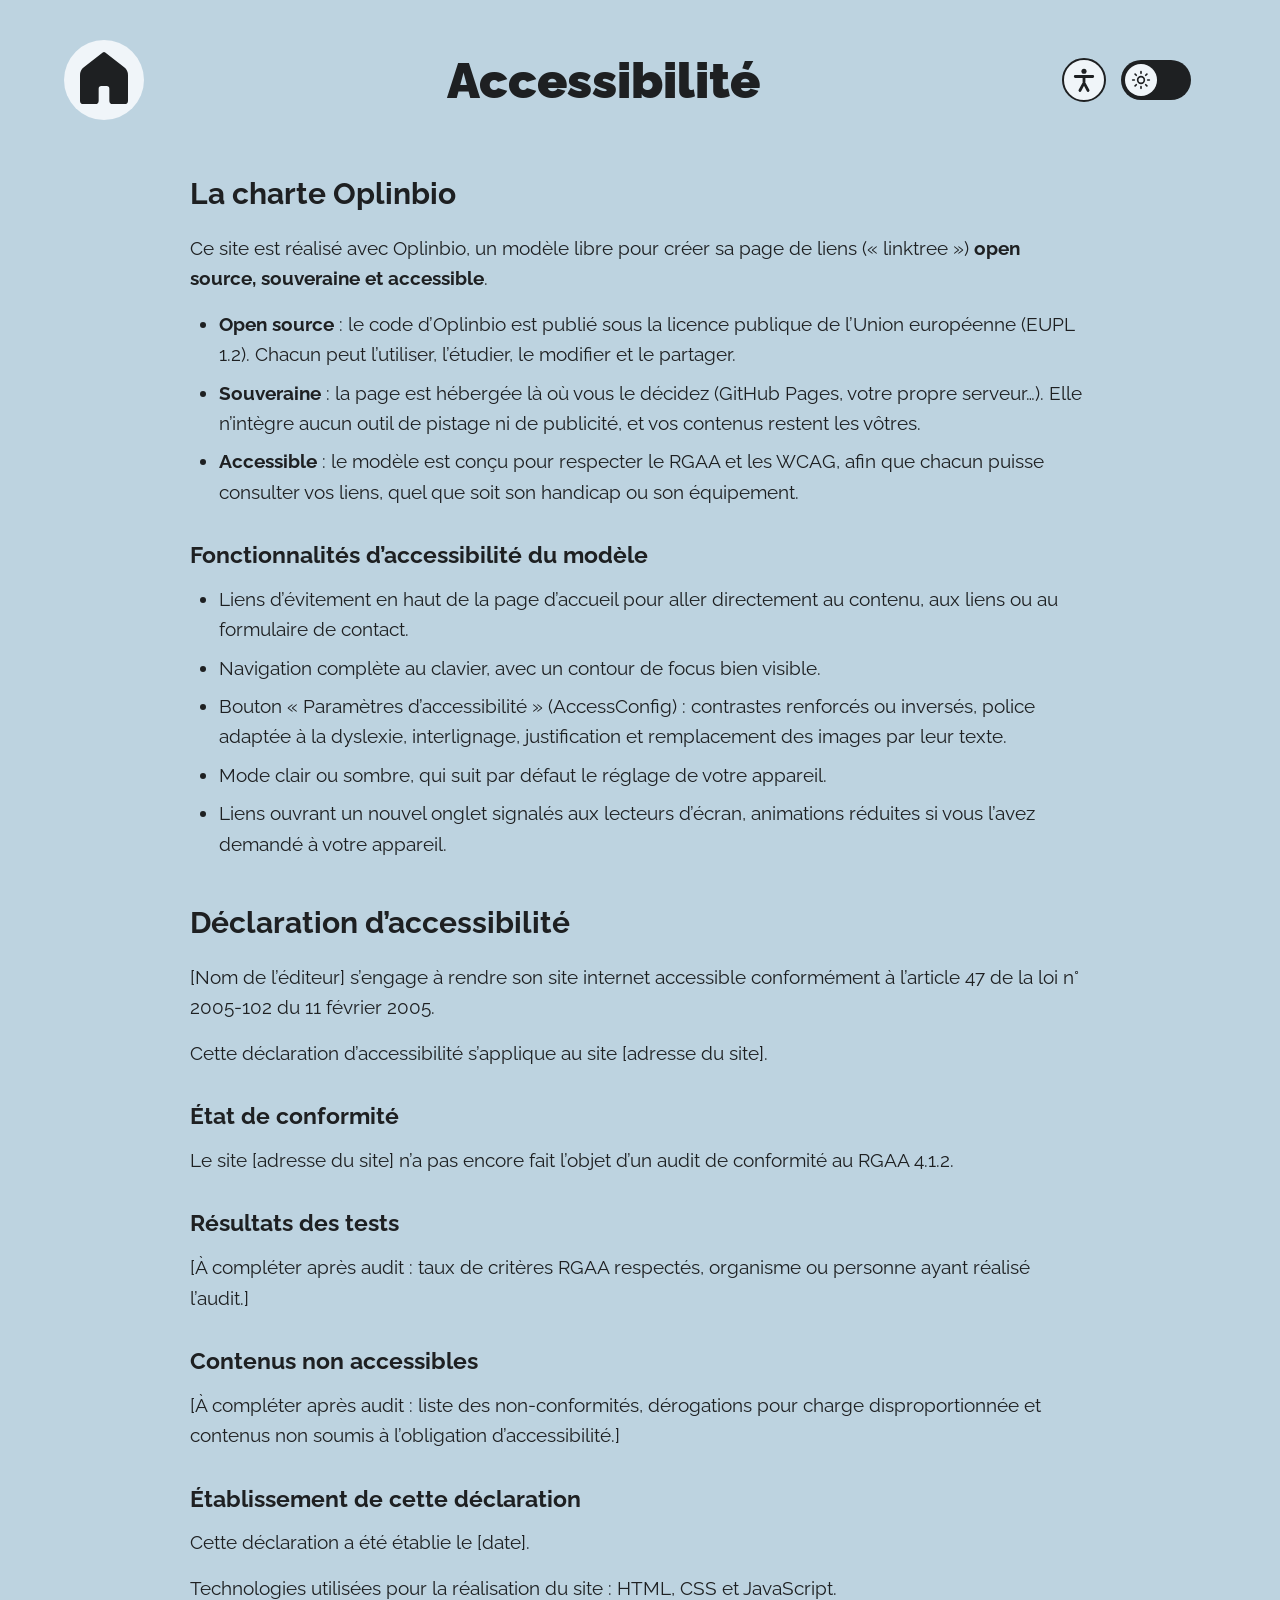
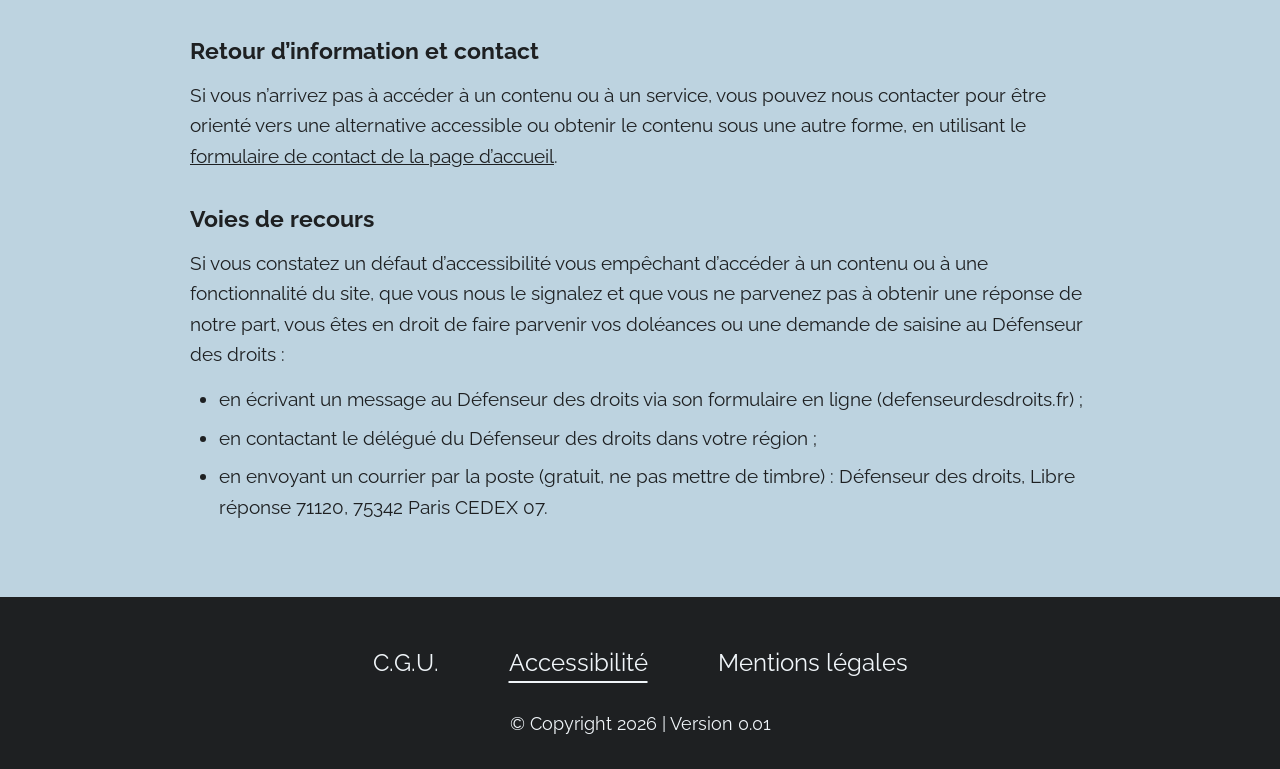
==== commit a3df8292: "Améliorations après relecture : licence, pied de page, pages légales, partage et design Cartes Trell" ====
--- a/accessibilite.html
+++ b/accessibilite.html
@@ -1,38 +1,39 @@
 <!DOCTYPE html>
-<html lang="en">
+<html lang="fr">
 
 <head>
-    <meta charset="UTF-8" />
-    <meta http-equiv="X-UA-Compatible" content="IE=edge">
+    <meta charset="UTF-8">
     <meta name="viewport" content="width=device-width, initial-scale=1.0">
-    <meta name="description" content="Page Linktree de Prénom Nom - Page Accessibilité">
+    <meta name="description" content="Page Linktree de Prénom Nom - Accessibilité">
     <title>Linktree Prénom Nom - Accessibilité</title>
     <link rel="shortcut icon" type="image/svg+xml" href="images/photo-profil.svg">
-    <!-- Lien CSS -->
+    <link href="https://fonts.googleapis.com/css2?family=Raleway:ital,wght@0,100;0,200;0,300;0,400;0,500;0,600;0,700;0,800;0,900;1,100;1,200;1,300;1,400;1,500;1,600;1,700;1,800;1,900&display=swap" rel="stylesheet">
     <link rel="stylesheet" href="style.css">
     <!-- AccessConfig : paramètres d'affichage pour les visiteurs (après style.css pour pouvoir le surcharger) -->
     <link rel="stylesheet" href="accessconfig/css/accessconfig.min.css">
     <script src="accessconfig/js/accessconfig.min.js"></script>
-
-    <link
-        href="https://fonts.googleapis.com/css2?family=Raleway:ital,wght@0,100;0,200;0,300;0,400;0,500;0,600;0,700;0,800;0,900;1,100;1,200;1,300;1,400;1,500;1,600;1,700;1,800;1,900&display=swap"
-        rel="stylesheet">
+</head>
 
 <body>
-    <!-- Bouton AccessConfig : contrastes, police adaptée à la dyslexie, interlignage… -->
+    <!-- Barre AccessConfig (optionnelle) : pour afficher le bouton « Paramètres d'accessibilité »
+         dans une barre en haut de page plutôt qu'à côté de l'interrupteur, décommentez ce bloc
+         et supprimez le <div id="accessconfig"> placé dans le bloc « blocSwitch » (un seul par page).
     <div class="barreAccessibilite">
         <div id="accessconfig" data-accessconfig-buttonname="Paramètres d’accessibilité" data-accessconfig-params='{ "Prefix" : "a42-ac", "ContainerClass" : "","ModalCloseButton" : "","ModalTitle" : "","FormFieldset" : "","FormFieldsetLegend" : "","FormRadio" : ""}'></div>
     </div>
-    <div class="cgu">
+    -->
+
+    <div class="pageSecondaire">
         <header class="headerCGU">
-
             <a class="boutonAccueil" href="index.html" title="Retour à la page d'accueil">
                 <img src="images/boutonAccueil/boutonAccueil.svg" alt="Retour à la page d'accueil">
             </a>
 
-            <h1 class="titreCGU"> Accessibilité </h1>
+            <h1 class="titreCGU">Accessibilité</h1>
 
+            <!-- Options d'affichage : paramètres d'accessibilité (AccessConfig) et mode clair/sombre -->
             <div class="blocSwitch">
+                <div id="accessconfig" data-accessconfig-buttonname="Paramètres d’accessibilité" data-accessconfig-params='{ "Prefix" : "a42-ac", "ContainerClass" : "","ModalCloseButton" : "","ModalTitle" : "","FormFieldset" : "","FormFieldsetLegend" : "","FormRadio" : ""}'></div>
                 <button type="button" class="interrupteurTheme" id="themeSwitch" role="switch" aria-checked="false" aria-label="Mode sombre" title="Activer ou désactiver le mode sombre">
                     <span class="pisteTheme" aria-hidden="true">
                         <span class="curseurTheme">
@@ -49,29 +50,75 @@
                     </span>
                 </button>
             </div>
+        </header>
 
-        </header>
         <main class="mainCGU">
-            
+            <!-- Page Accessibilité : la charte présente le projet Oplinbio, la déclaration est un modèle à compléter. -->
+            <section aria-labelledby="titreCharte">
+                <h2 id="titreCharte">La charte Oplinbio</h2>
+                <p>Ce site est réalisé avec Oplinbio, un modèle libre pour créer sa page de liens (« linktree ») <strong>open source, souveraine et accessible</strong>.</p>
+                <ul class="listeTexte">
+                    <li><strong>Open source</strong> : le code d’Oplinbio est publié sous la licence publique de l’Union européenne (EUPL 1.2). Chacun peut l’utiliser, l’étudier, le modifier et le partager.</li>
+                    <li><strong>Souveraine</strong> : la page est hébergée là où vous le décidez (GitHub Pages, votre propre serveur…). Elle n’intègre aucun outil de pistage ni de publicité, et vos contenus restent les vôtres.</li>
+                    <li><strong>Accessible</strong> : le modèle est conçu pour respecter le RGAA et les WCAG, afin que chacun puisse consulter vos liens, quel que soit son handicap ou son équipement.</li>
+                </ul>
+
+                <h3>Fonctionnalités d’accessibilité du modèle</h3>
+                <ul class="listeTexte">
+                    <li>Liens d’évitement en haut de la page d’accueil pour aller directement au contenu, aux liens ou au formulaire de contact.</li>
+                    <li>Navigation complète au clavier, avec un contour de focus bien visible.</li>
+                    <li>Bouton « Paramètres d’accessibilité » (AccessConfig) : contrastes renforcés ou inversés, police adaptée à la dyslexie, interlignage, justification et remplacement des images par leur texte.</li>
+                    <li>Mode clair ou sombre, qui suit par défaut le réglage de votre appareil.</li>
+                    <li>Liens ouvrant un nouvel onglet signalés aux lecteurs d’écran, animations réduites si vous l’avez demandé à votre appareil.</li>
+                </ul>
+            </section>
+
+            <section aria-labelledby="titreDeclaration">
+                <h2 id="titreDeclaration">Déclaration d’accessibilité</h2>
+                <!-- Modèle à compléter : remplacez les éléments entre crochets [ ] après avoir fait auditer votre page. -->
+                <p>[Nom de l’éditeur] s’engage à rendre son site internet accessible conformément à l’article 47 de la loi n° 2005-102 du 11 février 2005.</p>
+                <p>Cette déclaration d’accessibilité s’applique au site [adresse du site].</p>
+
+                <h3>État de conformité</h3>
+                <p>Le site [adresse du site] n’a pas encore fait l’objet d’un audit de conformité au RGAA 4.1.2. <!-- Après audit, indiquez : « est totalement / partiellement / non conforme avec le RGAA 4.1.2 ». --></p>
+
+                <h3>Résultats des tests</h3>
+                <p>[À compléter après audit : taux de critères RGAA respectés, organisme ou personne ayant réalisé l’audit.]</p>
+
+                <h3>Contenus non accessibles</h3>
+                <p>[À compléter après audit : liste des non-conformités, dérogations pour charge disproportionnée et contenus non soumis à l’obligation d’accessibilité.]</p>
+
+                <h3>Établissement de cette déclaration</h3>
+                <p>Cette déclaration a été établie le [date].</p>
+                <p>Technologies utilisées pour la réalisation du site : HTML, CSS et JavaScript.</p>
+
+                <h3>Retour d’information et contact</h3>
+                <p>Si vous n’arrivez pas à accéder à un contenu ou à un service, vous pouvez nous contacter pour être orienté vers une alternative accessible ou obtenir le contenu sous une autre forme, en utilisant le <a href="index.html#contact">formulaire de contact de la page d’accueil</a>.</p>
+
+                <h3>Voies de recours</h3>
+                <p>Si vous constatez un défaut d’accessibilité vous empêchant d’accéder à un contenu ou à une fonctionnalité du site, que vous nous le signalez et que vous ne parvenez pas à obtenir une réponse de notre part, vous êtes en droit de faire parvenir vos doléances ou une demande de saisine au Défenseur des droits :</p>
+                <ul class="listeTexte">
+                    <li>en écrivant un message au Défenseur des droits via son formulaire en ligne (defenseurdesdroits.fr) ;</li>
+                    <li>en contactant le délégué du Défenseur des droits dans votre région ;</li>
+                    <li>en envoyant un courrier par la poste (gratuit, ne pas mettre de timbre) : Défenseur des droits, Libre réponse 71120, 75342 Paris CEDEX 07.</li>
+                </ul>
+            </section>
         </main>
-        <!-- FOOTER -->
-        <footer>
-            <!-- Liens du footer -->
+    </div>
+
+    <!-- FOOTER : identique sur toutes les pages -->
+    <footer>
+        <nav aria-label="Informations légales">
             <ul class="listeFooter">
-                <li><a href="CGU.html" title="Conditions générales d'utilisation">CGU</a></li>
-                <li><a href="accessibilite.html">Accessibilité</a></li>
-                <li><a href="contact.html">Me contacter</a></li>
+                <li><a href="CGU.html" aria-label="C.G.U. : conditions générales d’utilisation">C.G.U.</a></li>
+                <li><a href="accessibilite.html" aria-current="page">Accessibilité</a></li>
+                <li><a href="mentions-legales.html">Mentions légales</a></li>
             </ul>
+        </nav>
+        <p class="copyright">&copy; Copyright 2026 | Version 0.01</p>
+    </footer>
 
-            <!-- Mention légale -->
-            <div class="copyright">
-                <p>
-                    Mentions légales | &copy; Copyright 2023 | Version 0.01
-                </p>
-            </div>
-        </footer>
-        <script src="script.js"></script>
-    </div>
+    <script src="script.js"></script>
 </body>
 
-</html>+</html>
--- a/style.css
+++ b/style.css
@@ -1,18 +1,38 @@
 /* ==========================================================
    Variables de personnalisation
-   Modifiez ces valeurs pour adapter les couleurs et la police
+   Modifiez ces valeurs pour adapter les couleurs et les polices
    du modèle à votre identité visuelle.
    ========================================================== */
 :root {
-    /* Couleurs principales (texte, boutons, fonds) */
-    --couleur-sombre: #1E2022;
+    /* Couleur principale : boutons de liens, en-têtes d'accordéons,
+       pied de page, contours de focus */
+    --couleur-principale: #1E2022;
+
+    /* Couleur secondaire : fond de l'en-tête et de la présentation */
+    --couleur-secondaire: #BDD3E0;
+
+    /* Couleur tertiaire (facultative) : survol des boutons de liens */
+    --couleur-tertiaire: #445D76;
+
+    /* Couleur de la police d'écriture (textes et titres en mode clair) */
+    --couleur-police: #1E2022;
+
+    /* Police des titres (nom, titres de sections, en-têtes d'accordéons) */
+    --police-titres: 'Raleway', sans-serif;
+
+    /* Police du texte et des liens de la zone principale (contenu de la page) */
+    --police-texte-principale: 'Raleway', sans-serif;
+
+    /* Police du texte et des liens de la zone secondaire
+       (en-tête, pied de page, fenêtres et boutons d'options) */
+    --police-texte-secondaire: 'Raleway', sans-serif;
+
+    /* Pensez à charger les polices choisies dans le <head> des pages (lien Google Fonts). */
+
+    /* ---------- Variables complémentaires ---------- */
+
+    /* Couleur claire : texte sur la couleur principale, fonds des boutons ronds et des champs */
     --couleur-claire: #F0F5F9;
-
-    /* Fond de l'en-tête et de la présentation (mode clair) */
-    --couleur-fond-entete: #BDD3E0;
-
-    /* Survol des boutons de liens (mode clair) */
-    --couleur-survol-lien: #445D76;
 
     /* Mode sombre : fond de page et fond de l'en-tête */
     --couleur-fond-sombre: #24292C;
@@ -21,9 +41,6 @@
     /* Survol de l'interrupteur clair/sombre */
     --couleur-survol-interrupteur: #575757;
     --couleur-survol-interrupteur-sombre: #D0D3D5;
-
-    /* Police du site (pensez à charger la police dans le <head> des pages) */
-    --police: 'Raleway', sans-serif;
 }
 
 /* CSS pour la page */
@@ -31,7 +48,38 @@
     padding: 0;
     margin: 0;
     text-decoration: none;
-    font-family: var(--police);
+}
+
+/* Polices : zone principale par défaut, titres, puis zone secondaire */
+body {
+    font-family: var(--police-texte-principale);
+}
+
+button,
+input,
+textarea,
+select {
+    font-family: inherit;
+}
+
+h1,
+h2,
+h3,
+summary {
+    font-family: var(--police-titres);
+}
+
+header,
+footer,
+.barreAccessibilite,
+.fenetrePartage,
+.boutonHaut {
+    font-family: var(--police-texte-secondaire);
+}
+
+header h1,
+.fenetrePartage h2 {
+    font-family: var(--police-titres);
 }
 
 button {
@@ -83,7 +131,7 @@
     z-index: 10;
     padding: 15px 25px;
     border-radius: 20px;
-    background-color: var(--couleur-sombre);
+    background-color: var(--couleur-principale);
     color: var(--couleur-claire);
     font-size: 20px;
     font-weight: 700;
@@ -106,7 +154,7 @@
 .boutonReseaux a:focus-visible,
 .boutonLien:focus-visible,
 .listeFooter a:focus-visible {
-    outline: 3px solid var(--couleur-sombre);
+    outline: 3px solid var(--couleur-principale);
     outline-offset: 4px;
 }
 
@@ -114,34 +162,91 @@
     outline-color: var(--couleur-claire);
 }
 
-/* Barre du bouton AccessConfig (en haut de chaque page) */
+/* Bouton AccessConfig : bouton rond avec un pictogramme d'accessibilité, placé à côté
+   de l'interrupteur clair/sombre. Son texte « Paramètres d'accessibilité » reste lu par
+   les lecteurs d'écran et apparaît en infobulle. */
+#a42-ac-button {
+    position: relative;
+    width: 44px;
+    height: 44px;
+    padding: 0;
+    border: 2px solid var(--couleur-principale);
+    border-radius: 50%;
+    background-color: var(--couleur-claire);
+    font-size: 0;
+}
+
+#a42-ac-button::before {
+    content: "";
+    position: absolute;
+    inset: 6px;
+    background-color: var(--couleur-principale);
+    -webkit-mask: url("data:image/svg+xml,%3Csvg xmlns='http://www.w3.org/2000/svg' viewBox='0 0 24 24' fill='none' stroke='black' stroke-width='2.4' stroke-linecap='round'%3E%3Ccircle cx='12' cy='4.5' r='2.2' fill='black' stroke='none'/%3E%3Cpath d='M4.5 9h15M12 9v5.5M12 14.5l-3.5 6.5M12 14.5l3.5 6.5'/%3E%3C/svg%3E") center / contain no-repeat;
+    mask: url("data:image/svg+xml,%3Csvg xmlns='http://www.w3.org/2000/svg' viewBox='0 0 24 24' fill='none' stroke='black' stroke-width='2.4' stroke-linecap='round'%3E%3Ccircle cx='12' cy='4.5' r='2.2' fill='black' stroke='none'/%3E%3Cpath d='M4.5 9h15M12 9v5.5M12 14.5l-3.5 6.5M12 14.5l3.5 6.5'/%3E%3C/svg%3E") center / contain no-repeat;
+}
+
+#a42-ac-button:hover {
+    background-color: var(--couleur-principale);
+}
+
+#a42-ac-button:hover::before {
+    background-color: var(--couleur-claire);
+}
+
+#a42-ac-button:focus-visible {
+    outline: 3px solid var(--couleur-principale);
+    outline-offset: 3px;
+}
+
+.dark-mode #a42-ac-button {
+    border-color: var(--couleur-claire);
+    background-color: var(--couleur-principale);
+}
+
+.dark-mode #a42-ac-button::before {
+    background-color: var(--couleur-claire);
+}
+
+.dark-mode #a42-ac-button:hover {
+    background-color: var(--couleur-claire);
+}
+
+.dark-mode #a42-ac-button:hover::before {
+    background-color: var(--couleur-principale);
+}
+
+.dark-mode #a42-ac-button:focus-visible {
+    outline-color: var(--couleur-claire);
+}
+
+/* Barre AccessConfig optionnelle (commentée par défaut dans les pages) :
+   le bouton y retrouve son texte visible */
 .barreAccessibilite {
     display: flex;
     justify-content: flex-end;
     padding: 10px 20px;
-    background-color: var(--couleur-sombre);
-}
-
-#a42-ac-button {
+    background-color: var(--couleur-principale);
+}
+
+.barreAccessibilite #a42-ac-button {
+    width: auto;
     min-height: 44px;
     padding: 8px 20px;
-    border: 2px solid var(--couleur-claire);
+    border-color: var(--couleur-claire);
     border-radius: 30px;
-    background-color: var(--couleur-sombre);
-    color: var(--couleur-claire);
-    font-family: var(--police);
+    background-color: var(--couleur-principale);
+    color: var(--couleur-claire);
     font-size: 18px;
     font-weight: 700;
 }
 
-#a42-ac-button:hover {
-    background-color: var(--couleur-claire);
-    color: var(--couleur-sombre);
-}
-
-#a42-ac-button:focus-visible {
-    outline: 3px solid var(--couleur-claire);
-    outline-offset: 3px;
+.barreAccessibilite #a42-ac-button::before {
+    display: none;
+}
+
+.barreAccessibilite #a42-ac-button:hover {
+    background-color: var(--couleur-claire);
+    color: var(--couleur-police);
 }
 
 /* CSS pour le header */
@@ -152,7 +257,7 @@
     align-items: center;
     justify-content: space-between;
     width: calc(100% - 40px);
-    background-color: var(--couleur-fond-entete);
+    background-color: var(--couleur-secondaire);
 }
 
 /* CSS pour les boutons en haut à droite */
@@ -207,22 +312,21 @@
     font-weight: 900;
     font-size: 80px;
     margin: auto 0;
-    color: var(--couleur-sombre);
+    color: var(--couleur-police);
 }
 
 /* CSS pour le bouton switch */
 .blocSwitch {
     width: 300px;
-    height: 50px;
-    display: flex;
+    display: flex;
+    justify-content: flex-end;
     align-items: center;
-    position: relative;
+    gap: 15px;
+    padding-right: 25px;
 }
 
 /* Interrupteur clair/sombre : piste + curseur portant un picto soleil ou lune */
 .interrupteurTheme {
-    position: absolute;
-    right: 25px;
     padding: 0;
     border-radius: 20px;
 }
@@ -233,7 +337,7 @@
     width: 70px;
     height: 40px;
     border-radius: 20px;
-    background: var(--couleur-sombre);
+    background: var(--couleur-principale);
 }
 
 .interrupteurTheme:hover .pisteTheme {
@@ -251,7 +355,7 @@
     height: 32px;
     border-radius: 50%;
     background: var(--couleur-claire);
-    color: var(--couleur-sombre);
+    color: var(--couleur-police);
     transform: translateY(-50%);
 }
 
@@ -289,7 +393,7 @@
 
 .interrupteurTheme[aria-checked="true"] .curseurTheme {
     left: 34px;
-    background: var(--couleur-sombre);
+    background: var(--couleur-principale);
     color: var(--couleur-claire);
 }
 
@@ -303,7 +407,7 @@
 
 /* Contour de focus visible au clavier */
 .interrupteurTheme:focus-visible {
-    outline: 3px solid var(--couleur-sombre);
+    outline: 3px solid var(--couleur-principale);
     outline-offset: 4px;
 }
 
@@ -318,7 +422,7 @@
 .contenu {
     display: flex;
     justify-content: space-between;
-    background-color: var(--couleur-fond-entete);
+    background-color: var(--couleur-secondaire);
     padding: 0 50px 70px 50px;
 }
 
@@ -333,7 +437,7 @@
 .presentation h2 {
     font-size: 50px;
     font-weight: 700;
-    color: var(--couleur-sombre);
+    color: var(--couleur-police);
 }
 
 .presentation p {
@@ -341,7 +445,7 @@
     font-weight: 400;
     margin-top: 20px;
     line-height: 35px;
-    color: var(--couleur-sombre);
+    color: var(--couleur-police);
 }
 
 
@@ -353,9 +457,9 @@
 .boutonAction {
     display: inline-block;
     padding: 18px 40px;
-    border: 3px solid var(--couleur-sombre);
+    border: 3px solid var(--couleur-principale);
     border-radius: 70px;
-    background-color: var(--couleur-sombre);
+    background-color: var(--couleur-principale);
     color: var(--couleur-claire);
     font-size: 24px;
     font-weight: 700;
@@ -363,22 +467,22 @@
 
 .boutonAction:hover {
     background-color: var(--couleur-claire);
-    color: var(--couleur-sombre);
+    color: var(--couleur-police);
 }
 
 .boutonAction:focus-visible {
-    outline: 3px solid var(--couleur-sombre);
+    outline: 3px solid var(--couleur-principale);
     outline-offset: 4px;
 }
 
 .dark-mode .boutonAction {
     border-color: var(--couleur-claire);
     background-color: var(--couleur-claire);
-    color: var(--couleur-sombre);
+    color: var(--couleur-police);
 }
 
 .dark-mode .boutonAction:hover {
-    background-color: var(--couleur-sombre);
+    background-color: var(--couleur-principale);
     color: var(--couleur-claire);
 }
 
@@ -478,7 +582,7 @@
     gap: 20px;
     min-height: 44px;
     padding: 15px 30px;
-    border: 3px solid var(--couleur-sombre);
+    border: 3px solid var(--couleur-principale);
     border-radius: 70px;
     font-size: 35px;
     font-weight: 700;
@@ -515,13 +619,13 @@
 }
 
 .categorieLiens summary:hover {
-    background-color: var(--couleur-sombre);
+    background-color: var(--couleur-principale);
     color: var(--couleur-claire);
 }
 
 /* Contour de focus bien visible pour la navigation au clavier */
 .categorieLiens summary:focus-visible {
-    outline: 3px solid var(--couleur-sombre);
+    outline: 3px solid var(--couleur-principale);
     outline-offset: 4px;
 }
 
@@ -550,8 +654,16 @@
     align-items: center;
     width: 85%;
     height: 100px;
-    background-color: var(--couleur-sombre);
+    background-color: var(--couleur-principale);
     border-radius: 70px;
+}
+
+/* Icônes des liens : même boîte pour toutes, qui ne change pas pendant
+   le changement d'image au survol (sinon le premier clic peut être perdu) */
+.boutonLien img {
+    width: 58px;
+    height: 58px;
+    object-fit: contain;
 }
 
 .boutonLien div {
@@ -564,7 +676,7 @@
 }
 
 .boutonLien:hover {
-    background-color: var(--couleur-survol-lien);
+    background-color: var(--couleur-tertiaire);
 }
 
 /* fin des boutons pour les liens en CSS */
@@ -572,12 +684,14 @@
 /* Fenêtre de partage */
 .fenetrePartage {
     width: min(90vw, 520px);
+    max-height: 90vh;
+    overflow-y: auto;
     margin: auto;
     padding: 0;
-    border: 3px solid var(--couleur-sombre);
+    border: 3px solid var(--couleur-principale);
     border-radius: 30px;
     background-color: var(--couleur-claire);
-    color: var(--couleur-sombre);
+    color: var(--couleur-police);
 }
 
 .fenetrePartage::backdrop {
@@ -607,11 +721,11 @@
     border-radius: 50%;
     font-size: 32px;
     line-height: 1;
-    color: var(--couleur-sombre);
+    color: var(--couleur-police);
 }
 
 .fermerFenetre:hover {
-    background-color: var(--couleur-sombre);
+    background-color: var(--couleur-principale);
     color: var(--couleur-claire);
 }
 
@@ -630,10 +744,10 @@
     width: 100%;
     min-height: 56px;
     padding: 8px 15px;
-    border: 2px solid var(--couleur-sombre);
+    border: 2px solid var(--couleur-principale);
     border-radius: 20px;
     background-color: var(--couleur-claire);
-    color: var(--couleur-sombre);
+    color: var(--couleur-police);
     font-size: 18px;
     font-weight: 600;
     text-align: left;
@@ -642,7 +756,7 @@
 
 .listePartage a:hover,
 .listePartage button:hover {
-    background-color: var(--couleur-sombre);
+    background-color: var(--couleur-principale);
     color: var(--couleur-claire);
 }
 
@@ -671,7 +785,7 @@
 .fermerFenetre:focus-visible,
 .listePartage a:focus-visible,
 .listePartage button:focus-visible {
-    outline: 3px solid var(--couleur-sombre);
+    outline: 3px solid var(--couleur-principale);
     outline-offset: 3px;
 }
 
@@ -693,20 +807,20 @@
 
 .dark-mode .fermerFenetre:hover {
     background-color: var(--couleur-claire);
-    color: var(--couleur-sombre);
+    color: var(--couleur-police);
 }
 
 .dark-mode .listePartage a,
 .dark-mode .listePartage button {
     border-color: var(--couleur-claire);
-    background-color: var(--couleur-sombre);
+    background-color: var(--couleur-principale);
     color: var(--couleur-claire);
 }
 
 .dark-mode .listePartage a:hover,
 .dark-mode .listePartage button:hover {
     background-color: var(--couleur-claire);
-    color: var(--couleur-sombre);
+    color: var(--couleur-police);
 }
 
 .dark-mode .fermerFenetre:focus-visible,
@@ -726,7 +840,7 @@
 
 /* Couleurs du bouton : fond, flèche et contour (inversées au survol) */
 .boutonHautPage {
-    --fondBoutonHaut: var(--couleur-sombre);
+    --fondBoutonHaut: var(--couleur-principale);
     --flecheBoutonHaut: var(--couleur-claire);
     display: block;
     width: 70px;
@@ -735,7 +849,7 @@
     border: none;
     border-radius: 50%;
     background: none;
-    color: var(--couleur-sombre);
+    color: var(--couleur-police);
     cursor: pointer;
 }
 
@@ -758,7 +872,7 @@
 .boutonHautPage:hover,
 .boutonHautPage:focus-visible {
     --fondBoutonHaut: var(--couleur-claire);
-    --flecheBoutonHaut: var(--couleur-sombre);
+    --flecheBoutonHaut: var(--couleur-principale);
 }
 
 /* Contour de focus bien visible pour la navigation au clavier */
@@ -769,22 +883,25 @@
 
 /* Fin bouton haut de page  */
 
+footer {
+    padding: 45px 20px 35px 20px;
+    background-color: var(--couleur-principale);
+}
+
 .listeFooter {
-    background-color: var(--couleur-sombre);
-    font-size: 30px;
+    display: flex;
+    flex-wrap: wrap;
+    justify-content: center;
+    gap: 20px 70px;
+    font-size: 24px;
     font-weight: 400;
-    display: flex;
-    justify-content: space-around;
     text-align: center;
-    padding-top: 20px;
-}
-
-.listeFooter li {
-    width: 200px;
 }
 
 .listeFooter a {
     position: relative;
+    display: inline-block;
+    padding: 6px 0;
     color: var(--couleur-claire);
     text-decoration: none;
 }
@@ -797,24 +914,26 @@
     width: 0;
     height: 2px;
     background-color: var(--couleur-claire);
-    transition: width 0.2s ease-in-out;
     transform: translateX(-50%);
 }
 
-.listeFooter a:hover::before {
+@media (prefers-reduced-motion: no-preference) {
+    .listeFooter a::before {
+        transition: width 0.2s ease-in-out;
+    }
+}
+
+/* Lien de la page en cours : soulignement permanent */
+.listeFooter a:hover::before,
+.listeFooter a[aria-current="page"]::before {
     width: 100%;
-
 }
 
 .copyright {
-    background-color: var(--couleur-sombre);
-    color: var(--couleur-claire);
-    display: flex;
-    align-items: center;
-    justify-content: center;
+    margin-top: 30px;
+    color: var(--couleur-claire);
+    font-size: 18px;
     text-align: center;
-    padding-top: 20px;
-    padding-bottom: 20px;
 }
 
 /* CSS pour le darkmode */
@@ -856,7 +975,7 @@
 
 .dark-mode .categorieLiens summary:hover {
     background-color: var(--couleur-claire);
-    color: var(--couleur-sombre);
+    color: var(--couleur-police);
 }
 
 .dark-mode .categorieLiens summary:focus-visible {
@@ -865,13 +984,13 @@
 
 .dark-mode .boutonHautPage {
     --fondBoutonHaut: var(--couleur-claire);
-    --flecheBoutonHaut: var(--couleur-sombre);
+    --flecheBoutonHaut: var(--couleur-principale);
     color: var(--couleur-claire);
 }
 
 .dark-mode .boutonHautPage:hover,
 .dark-mode .boutonHautPage:focus-visible {
-    --fondBoutonHaut: var(--couleur-sombre);
+    --fondBoutonHaut: var(--couleur-principale);
     --flecheBoutonHaut: var(--couleur-claire);
 }
 
@@ -882,7 +1001,7 @@
 }
 
 .dark-mode .boutonLien:hover p {
-    color: var(--couleur-sombre);
+    color: var(--couleur-police);
 }
 
 .dark-mode .boutonLien:hover .google-forms img {
@@ -915,6 +1034,26 @@
 
 .dark-mode .boutonLien:hover .uncut img {
     content: url(images/logo/logoLien/uncutHover.svg);
+}
+
+.dark-mode .boutonLien:hover .mastodon img {
+    content: url(images/logo/logoLien/mastodonHover.svg);
+}
+
+.dark-mode .boutonLien:hover .bluesky img {
+    content: url(images/logo/logoLien/blueskyHover.svg);
+}
+
+.dark-mode .boutonLien:hover .threads img {
+    content: url(images/logo/logoLien/threadsHover.svg);
+}
+
+.dark-mode .boutonLien:hover .reddit img {
+    content: url(images/logo/logoLien/redditHover.svg);
+}
+
+.dark-mode .boutonLien:hover .medium img {
+    content: url(images/logo/logoLien/mediumHover.svg);
 }
 
 
@@ -1006,7 +1145,7 @@
 
     .boutonLien img {
         width: 40px;
-        height: auto;
+        height: 40px;
     }
 }
 
@@ -1068,8 +1207,8 @@
         width: 55px;
     }
 
-    .interrupteurTheme {
-        right: 5px;
+    .blocSwitch {
+        padding-right: 5px;
     }
 
     .textePublication h2 {
@@ -1118,45 +1257,8 @@
 
 
 
-/* CSS pour le formulaire de contact */
-
-.formulaire {
-    background-color: var(--couleur-fond-entete);
-}
-
-
-.headerFormulaire {
-    display: flex;
-    padding-top: 30px;
-    text-align: center;
-    align-items: center;
-    padding-bottom: 20px;
-
-}
-
-/* Bouton Accueil */
-
-
-.headerFormulaire a {
-    width: 300px;
-}
-
-.boutonAccueil img {
-    width: 80px;
-}
-
-.boutonAccueil:hover img {
-    content: url(images/boutonAccueil/boutonAccueilHover.svg);
-}
-
-/*titre de la page formulaire*/
-.titreFormulaire {
-    color: var(--couleur-sombre);
-    font-size: 50px;
-    font-weight: 800;
-    margin: 0 auto;
-    width: 50%;
-}
+/* CSS du formulaire de contact (accordéon « Me contacter » de la page d'accueil) */
+
 
 form {
     display: flex;
@@ -1174,13 +1276,13 @@
     padding: 30px 30px;
     border-radius: 20px;
     margin-bottom: 20px;
-    border: solid 2px var(--couleur-sombre);
-    color: var(--couleur-sombre);
+    border: solid 2px var(--couleur-principale);
+    color: var(--couleur-police);
     margin: 10px auto;
 }
 
 form input::placeholder {
-    color: var(--couleur-sombre);
+    color: var(--couleur-police);
 }
 
 /*********************************/
@@ -1192,9 +1294,9 @@
     font-size: 20px;
     padding: 30px 30px;
     border-radius: 20px;
-    border-color: var(--couleur-sombre);
-    border: solid 2px var(--couleur-sombre);
-    color: var(--couleur-sombre);
+    border-color: var(--couleur-principale);
+    border: solid 2px var(--couleur-principale);
+    color: var(--couleur-police);
     margin: 10px auto;
 }
 
@@ -1209,7 +1311,7 @@
 }
 
 form textarea::placeholder {
-    color: var(--couleur-sombre);
+    color: var(--couleur-police);
 }
 
 /*****************************/
@@ -1227,13 +1329,13 @@
     margin: auto;
     margin-top: 50px;
     font-weight: 700;
-    border: var(--couleur-sombre) solid 2px;
+    border: var(--couleur-principale) solid 2px;
 }
 
 form button:hover {
     opacity: 80%;
     cursor: pointer;
-    background-color: var(--couleur-sombre);
+    background-color: var(--couleur-principale);
     color: var(--couleur-claire);
 }
 
@@ -1271,131 +1373,195 @@
     font-weight: 400;
     width: 60%;
     margin: 30px auto;
-    color: var(--couleur-sombre);
+    color: var(--couleur-police);
     padding-bottom: 10px;
     border-radius: 20px;
 }
 
 /* CSS pour le darkmode du formulaire */
 
-.dark-mode .formulaire {
+
+
+
+.dark-mode .message {
+    color: var(--couleur-claire);
+}
+
+.dark-mode form input {
+    background-color: var(--couleur-principale);
+    border: solid 2px var(--couleur-claire);
+    color: var(--couleur-claire);
+}
+
+.dark-mode form textarea {
+    background-color: var(--couleur-principale);
+    border: solid 2px var(--couleur-claire);
+    color: var(--couleur-claire);
+}
+
+.dark-mode form input::placeholder {
+    color: var(--couleur-claire);
+}
+
+.dark-mode form textarea::placeholder {
+    color: var(--couleur-claire);
+}
+
+.dark-mode form button {
+    background-color: var(--couleur-principale);
+    border: var(--couleur-claire) solid 2px;
+    color: var(--couleur-claire);
+}
+
+.dark-mode form button:hover {
+    background-color: var(--couleur-claire);
+    color: var(--couleur-police);
+
+}
+
+/* FIn du darkmode pour le formulaire */
+
+/* Fin du CSS du formulaire de contact */
+
+
+/* CSS des pages secondaires (CGU, accessibilité, mentions légales) */
+.pageSecondaire {
+    background-color: var(--couleur-secondaire);
+    color: var(--couleur-police);
+}
+
+.headerCGU {
+    width: auto;
+    display: flex;
+    justify-content: space-between;
+    align-items: center;
+    gap: 20px;
+    padding: 40px 5% 30px 5%;
+}
+
+.boutonAccueil {
+    flex: 0 0 auto;
+}
+
+.boutonAccueil img {
+    display: block;
+    width: 80px;
+    aspect-ratio: 1 / 1;
+}
+
+.boutonAccueil:hover img {
+    content: url(images/boutonAccueil/boutonAccueilHover.svg);
+}
+
+.boutonAccueil:focus-visible {
+    outline: 3px solid var(--couleur-principale);
+    outline-offset: 4px;
+    border-radius: 50%;
+}
+
+.titreCGU {
+    margin: 0 auto;
+    color: var(--couleur-police);
+    font-size: 50px;
+    text-align: center;
+}
+
+.headerCGU .blocSwitch {
+    width: auto;
+}
+
+.mainCGU {
+    max-width: 900px;
+    margin: 0 auto;
+    padding: 20px 5% 60px 5%;
+    color: var(--couleur-police);
+    font-size: 19px;
+    line-height: 1.6;
+}
+
+.mainCGU h2 {
+    margin: 40px 0 15px 0;
+    font-size: 30px;
+}
+
+/* Pas de grande marge au-dessus du premier titre de la page */
+.mainCGU > section:first-of-type > h2:first-child,
+.mainCGU > h2:first-child {
+    margin-top: 0;
+}
+
+.mainCGU h3 {
+    margin: 30px 0 10px 0;
+    font-size: 23px;
+    color: var(--couleur-police);
+}
+
+.mainCGU p {
+    margin-bottom: 15px;
+}
+
+.listeTexte {
+    margin: 0 0 15px 1.5em;
+    list-style: disc;
+}
+
+.listeTexte li {
+    margin-bottom: 8px;
+}
+
+.mainCGU a {
+    color: inherit;
+    text-decoration: underline;
+}
+
+/* Pages secondaires en mode sombre */
+.dark-mode .pageSecondaire {
     background-color: var(--couleur-entete-sombre);
-}
-
-
-
-.dark-mode .message {
-    color: var(--couleur-claire);
-}
-
-.dark-mode form input {
-    background-color: var(--couleur-sombre);
-    border: solid 2px var(--couleur-claire);
-    color: var(--couleur-claire);
-}
-
-.dark-mode form textarea {
-    background-color: var(--couleur-sombre);
-    border: solid 2px var(--couleur-claire);
-    color: var(--couleur-claire);
-}
-
-.dark-mode form input::placeholder {
-    color: var(--couleur-claire);
-}
-
-.dark-mode form textarea::placeholder {
-    color: var(--couleur-claire);
-}
-
-.dark-mode form button {
-    background-color: var(--couleur-sombre);
-    border: var(--couleur-claire) solid 2px;
-    color: var(--couleur-claire);
-}
-
-.dark-mode form button:hover {
-    background-color: var(--couleur-claire);
-    color: var(--couleur-sombre);
-
-}
-
-/* FIn du darkmode pour le formulaire */
-
-/* Responsive du formulaire */
-/*  responsive pour les ecrans inférieurs à 1319px */
-@media (max-width: 1319px) {
-
-    .headerFormulaire .boutonAccueil {
-        width: 100px;
+    color: var(--couleur-claire);
+}
+
+.dark-mode .titreCGU,
+.dark-mode .mainCGU,
+.dark-mode .mainCGU h3 {
+    color: var(--couleur-claire);
+}
+
+.dark-mode .boutonAccueil:focus-visible {
+    outline-color: var(--couleur-claire);
+}
+
+/* Pages secondaires : responsive */
+@media (max-width: 1100px) {
+    .titreCGU {
+        font-size: 38px;
     }
 
     .boutonAccueil img {
-        width: 70px;
-    }
-
-    .blocSwitch {
-        width: 100px;
-    }
-}
-
-@media (max-width: 1100px) {}
-
-/* responsive pour l'équivalent d'un écran de telephone */
+        width: 64px;
+    }
+}
 
 @media (max-width: 600px) {
-    .titreFormulaire {
-        font-size: 40px;
+    .headerCGU {
+        flex-wrap: wrap;
+        padding-top: 25px;
+    }
+
+    .titreCGU {
+        order: 3;
+        width: 100%;
+        font-size: 30px;
     }
 
     .boutonAccueil img {
-        width: 60px;
-    }
-
-}
-
-
-
-/* Fin du CSS pour la page formulaire */
-
-
-/* CSS pour la page CGU */
-.headerCGU{
-    display: flex;
-    justify-content: space-between;
-    padding: 50px auto;
-    width: 90%;
-}
-
-.cgu{
-    background-color: var(--couleur-fond-entete);
-}
-.titreCGU{
-    color: var(--couleur-sombre);
-    margin: 0 auto;
-    font-size: 60px;
-}
-
-.mainCGU{
-    align-items: center;
-    text-align: center;
-    padding: 10px 0px;
-    color: var(--couleur-sombre);
-    width: 80%;
-    margin: 0 auto;
-}
-
-.mainCGU h3{
-    color: var(--couleur-sombre);
-}
-
-/* CSS pour le darkmode */
-
-.dark-mode .cgu{
-    background-color: var(--couleur-entete-sombre);
-    color: var(--couleur-claire);
-}
-
-.dark-mode .mainCGU h3{
-    color: var(--couleur-claire);
-}
+        width: 52px;
+    }
+
+    .mainCGU {
+        font-size: 17px;
+    }
+
+    .mainCGU h2 {
+        font-size: 24px;
+    }
+}
